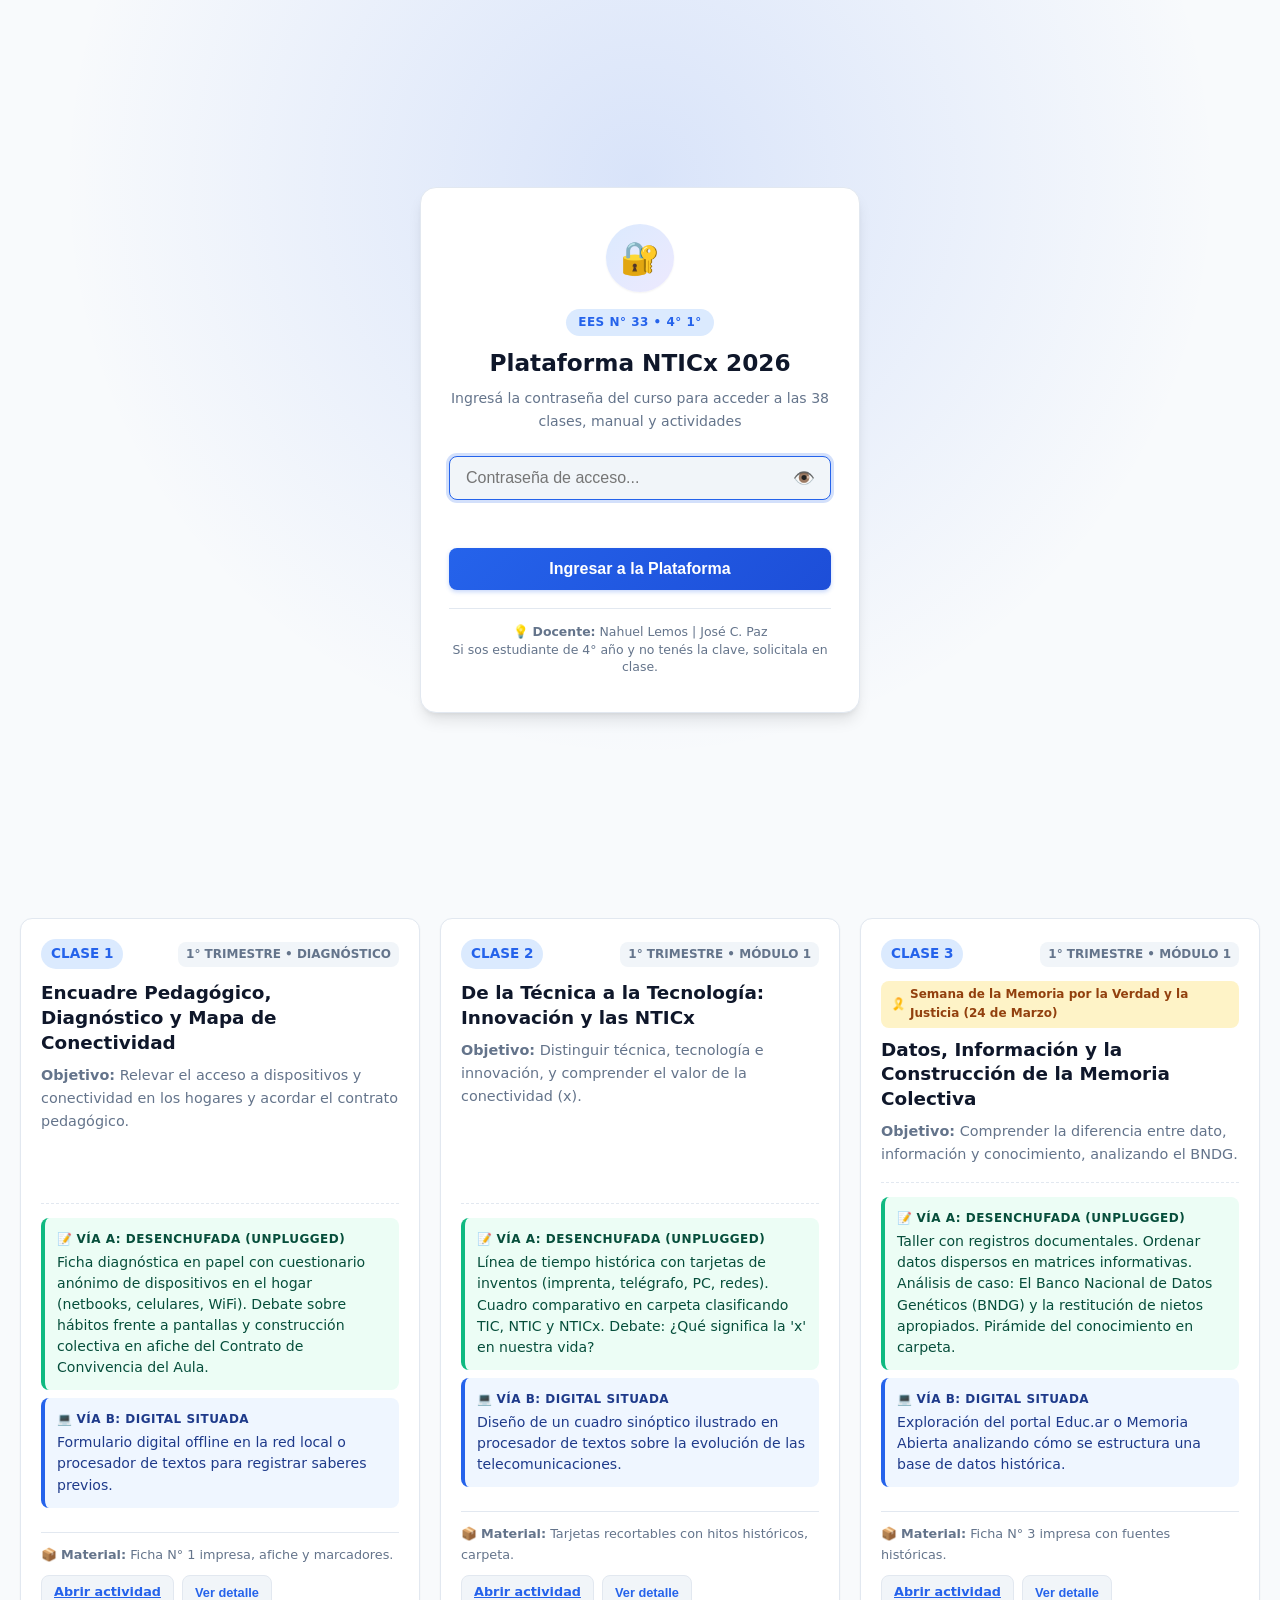
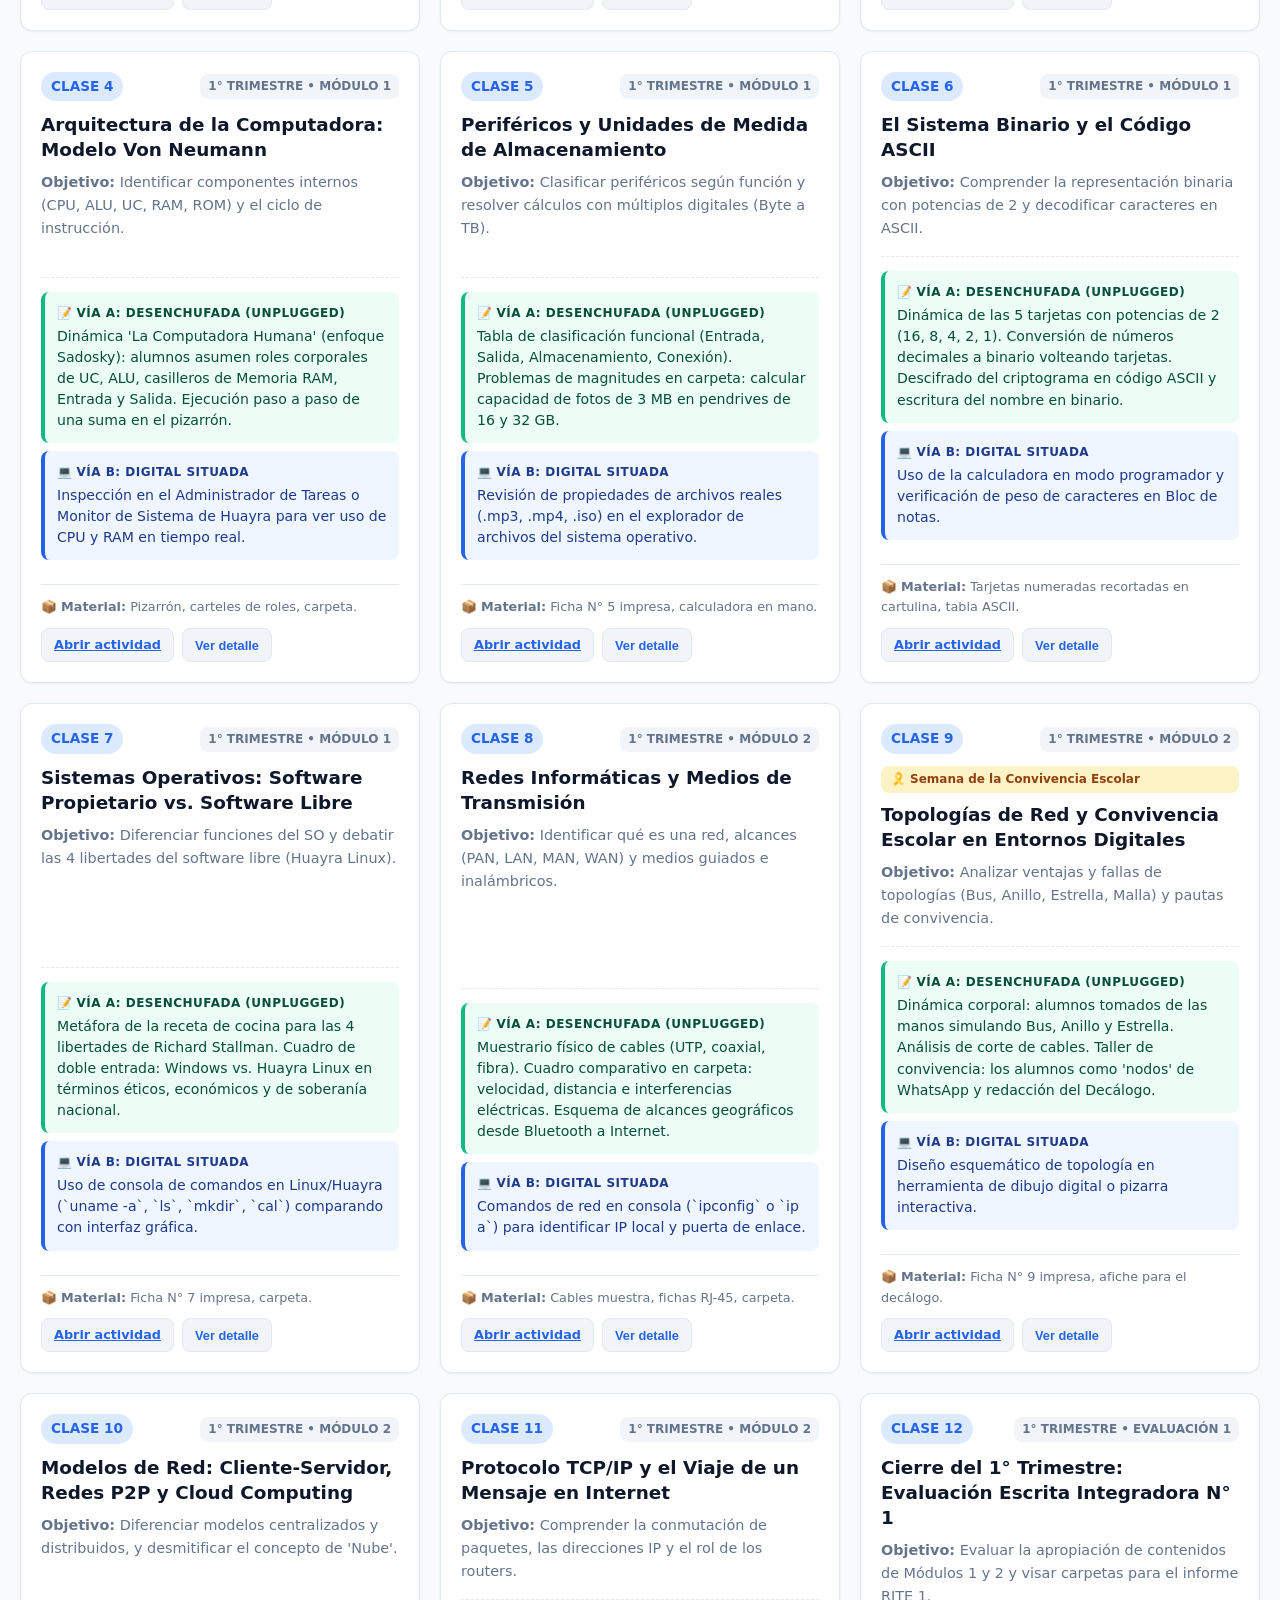
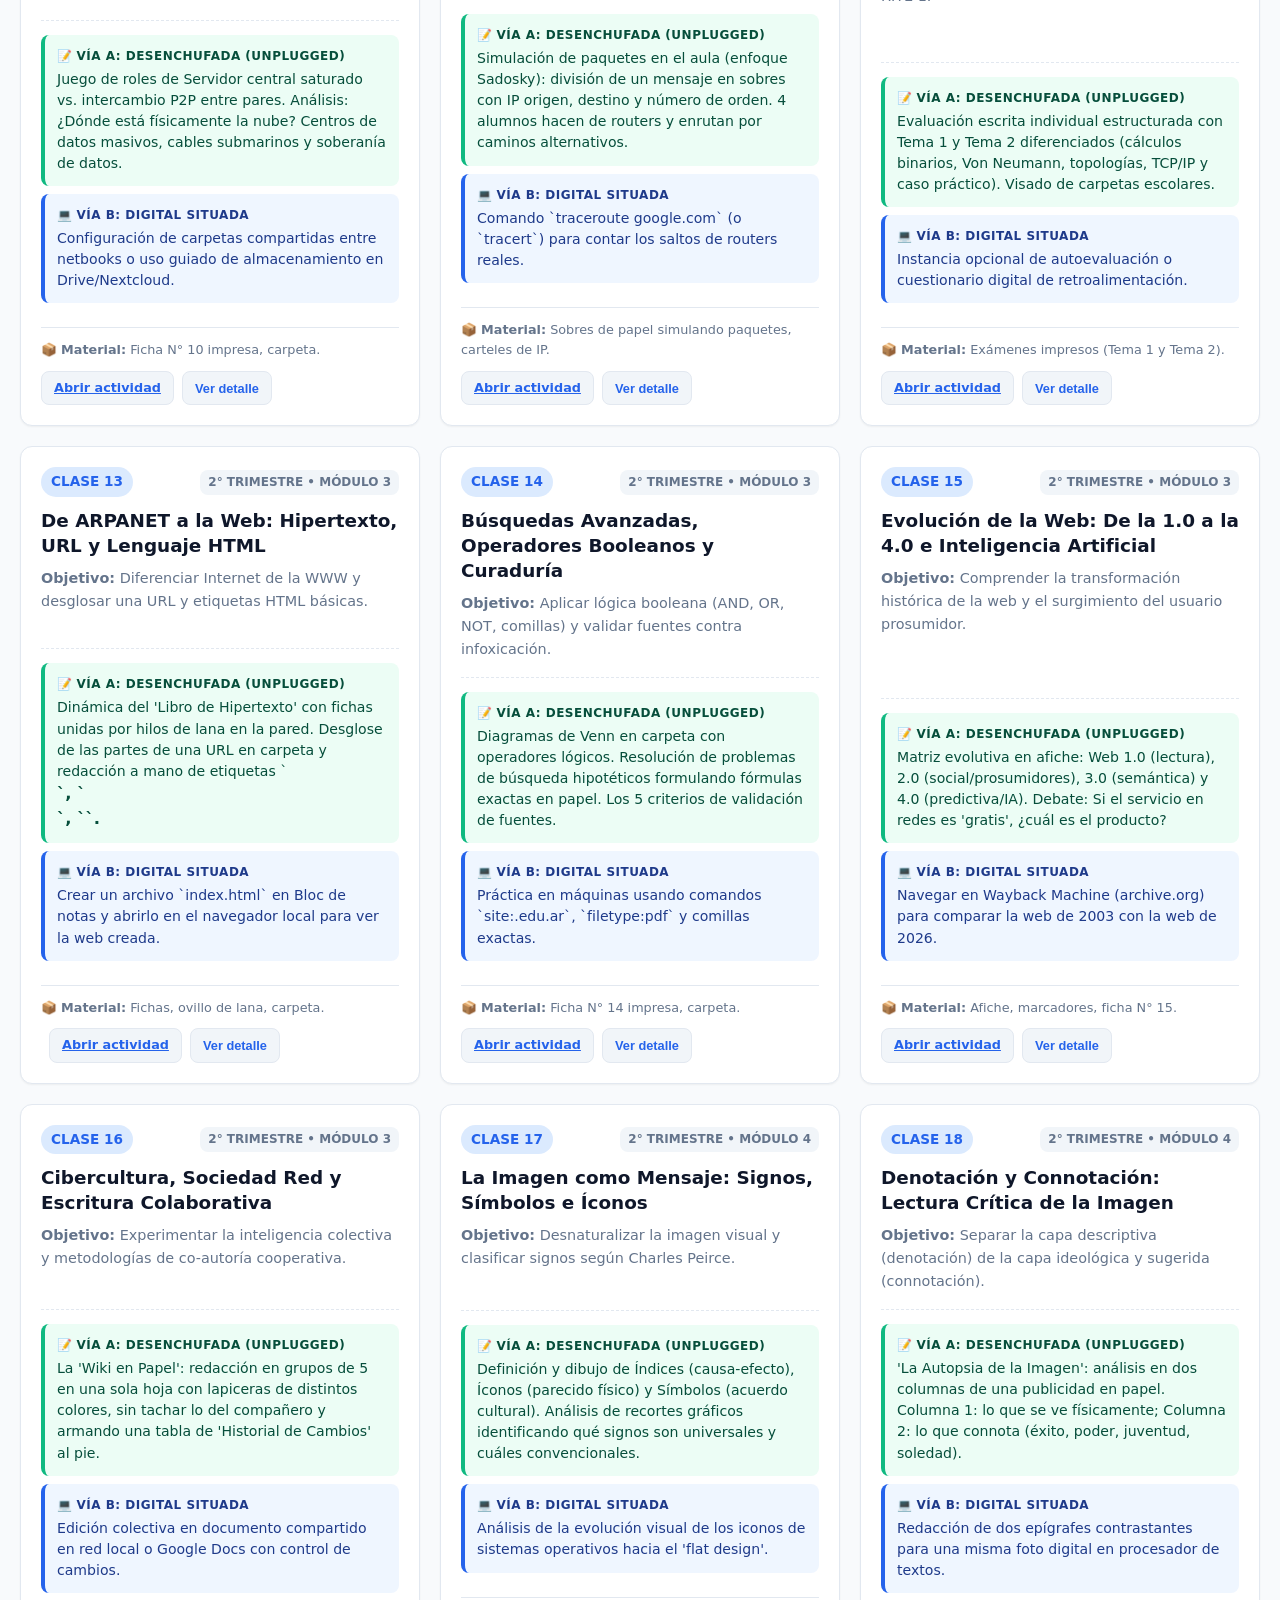
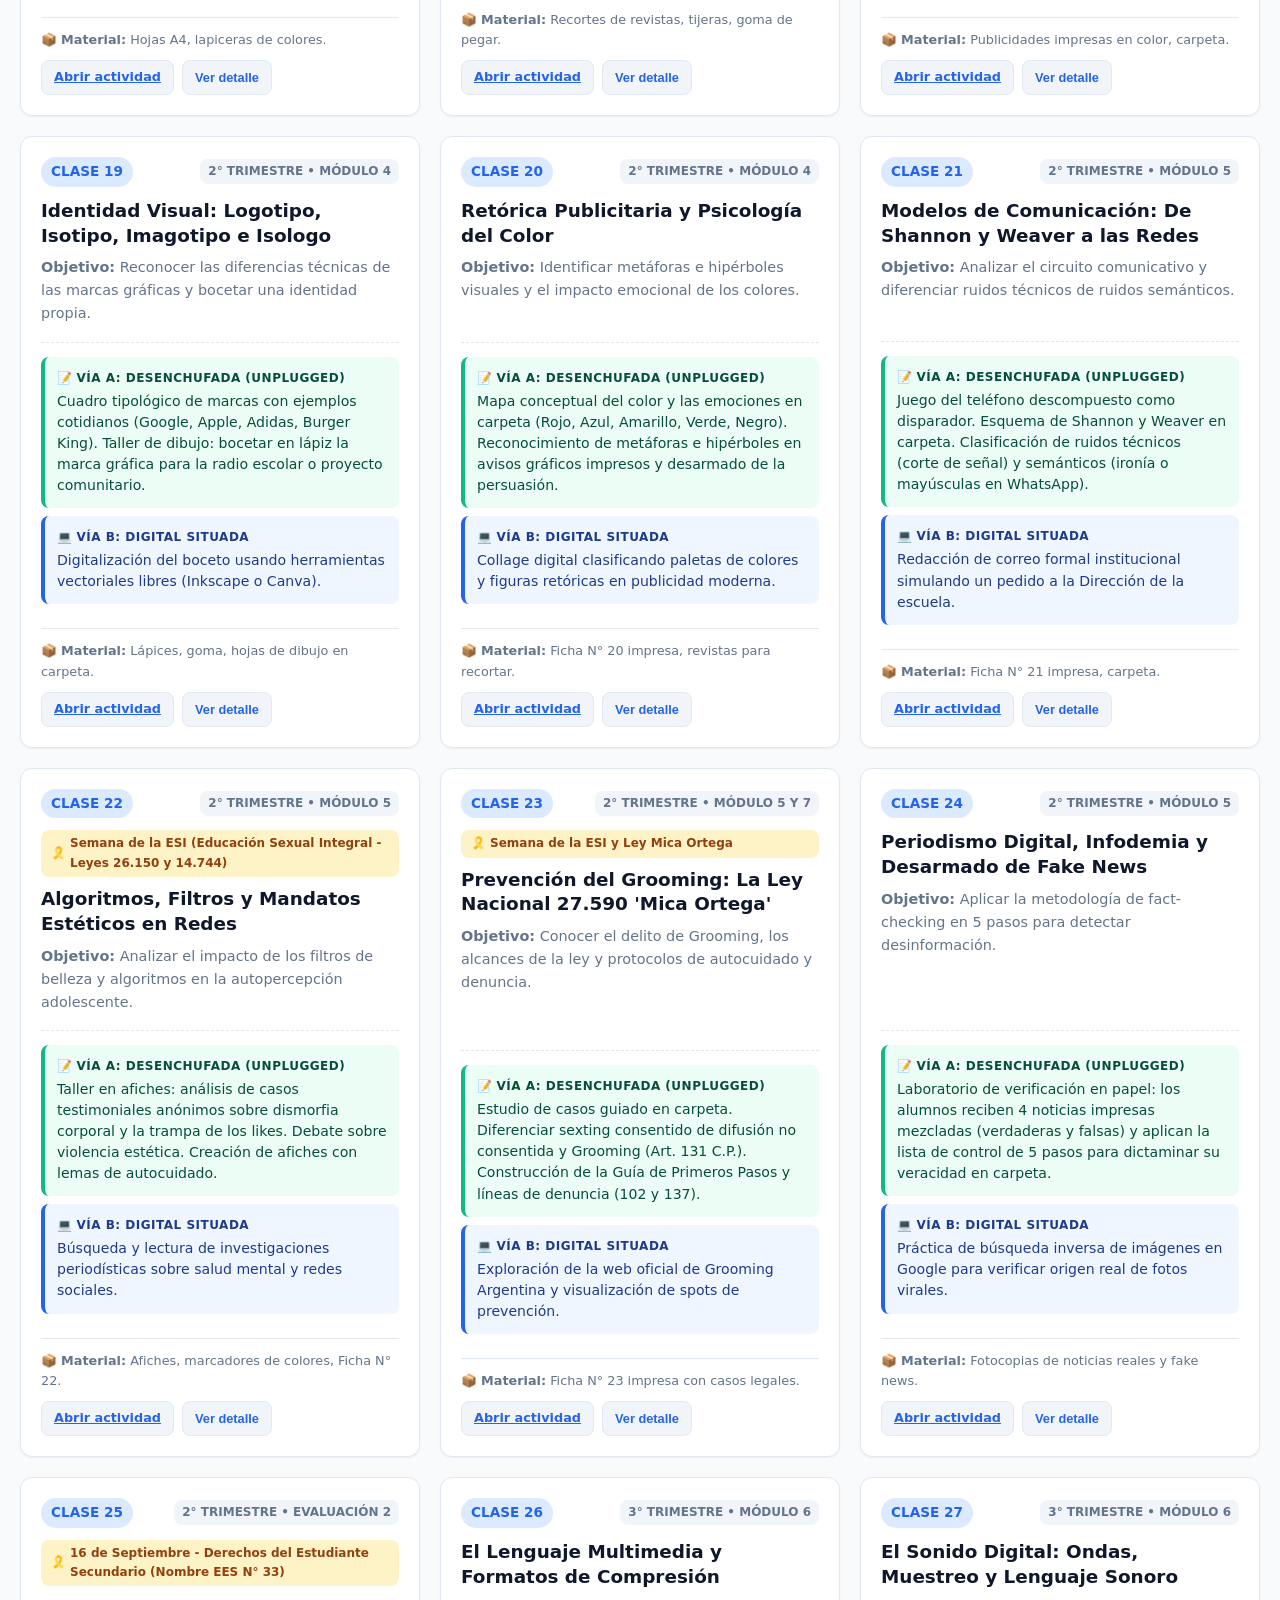
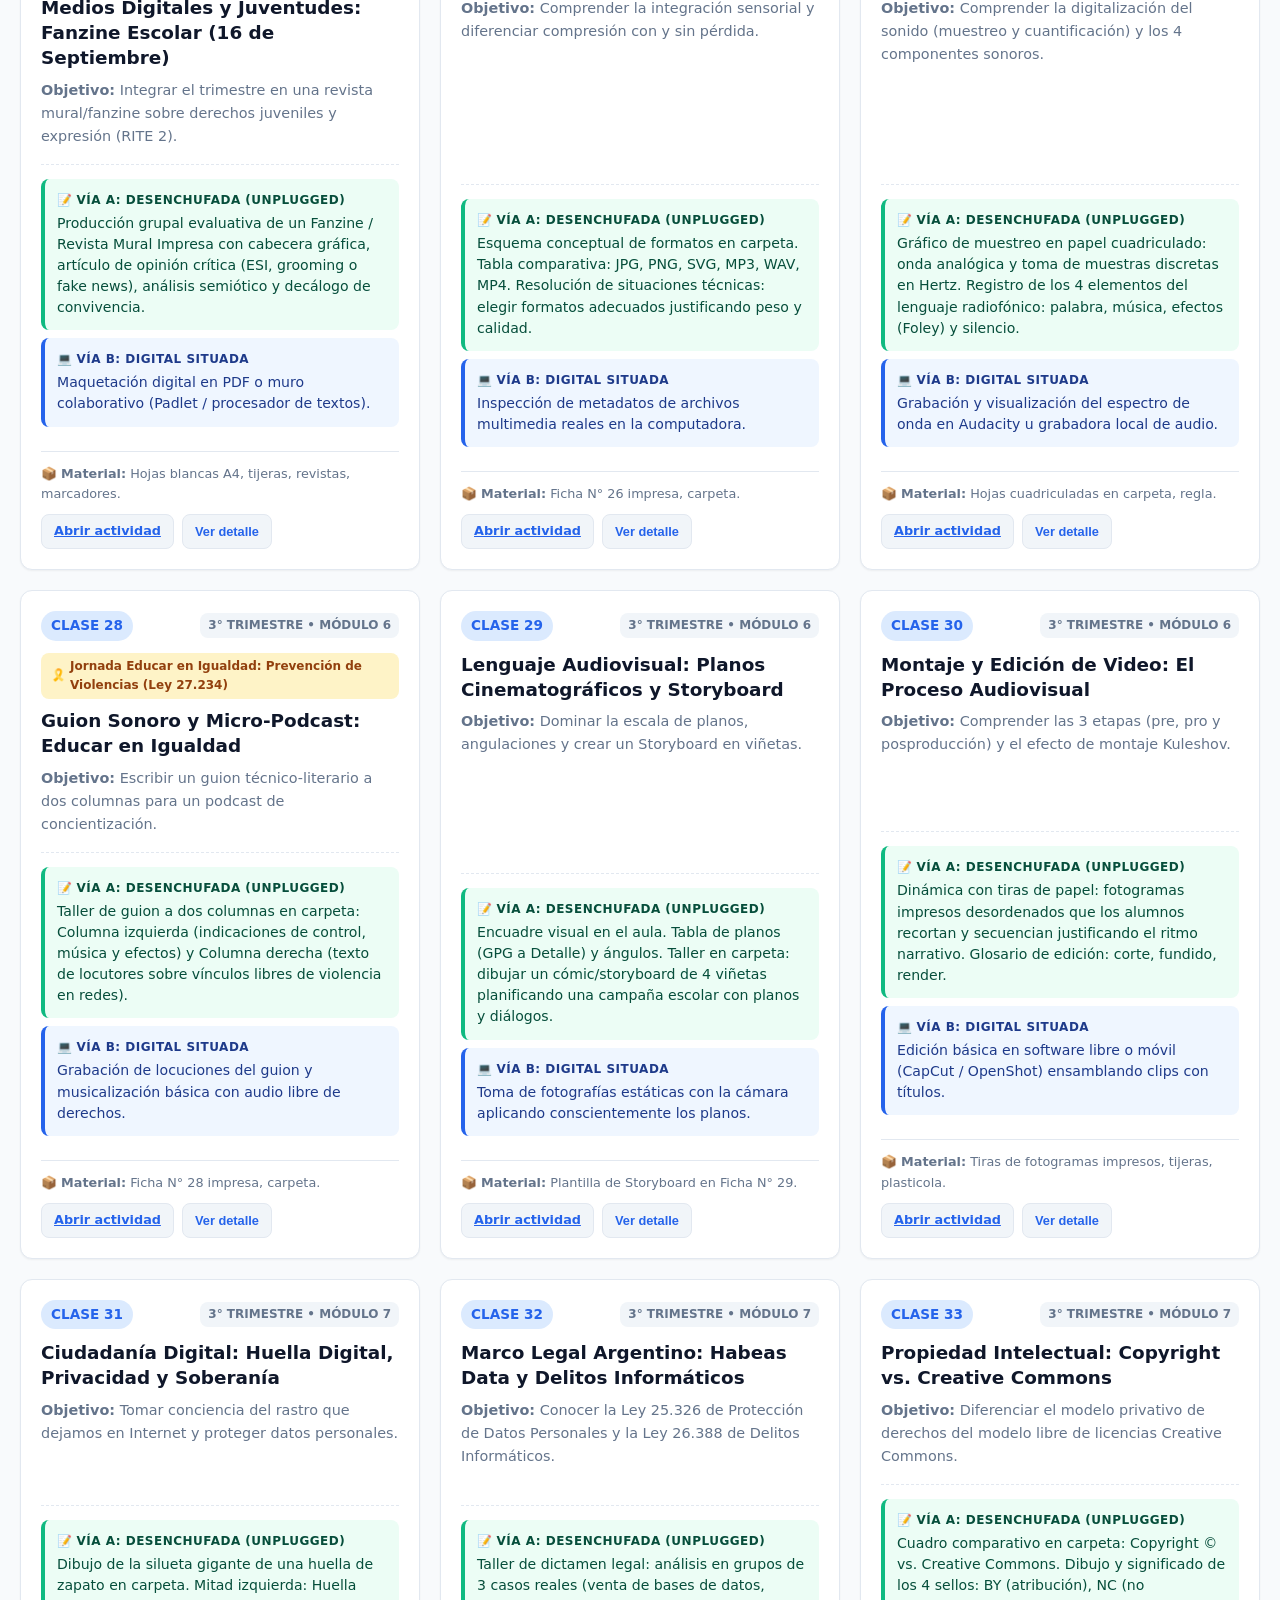
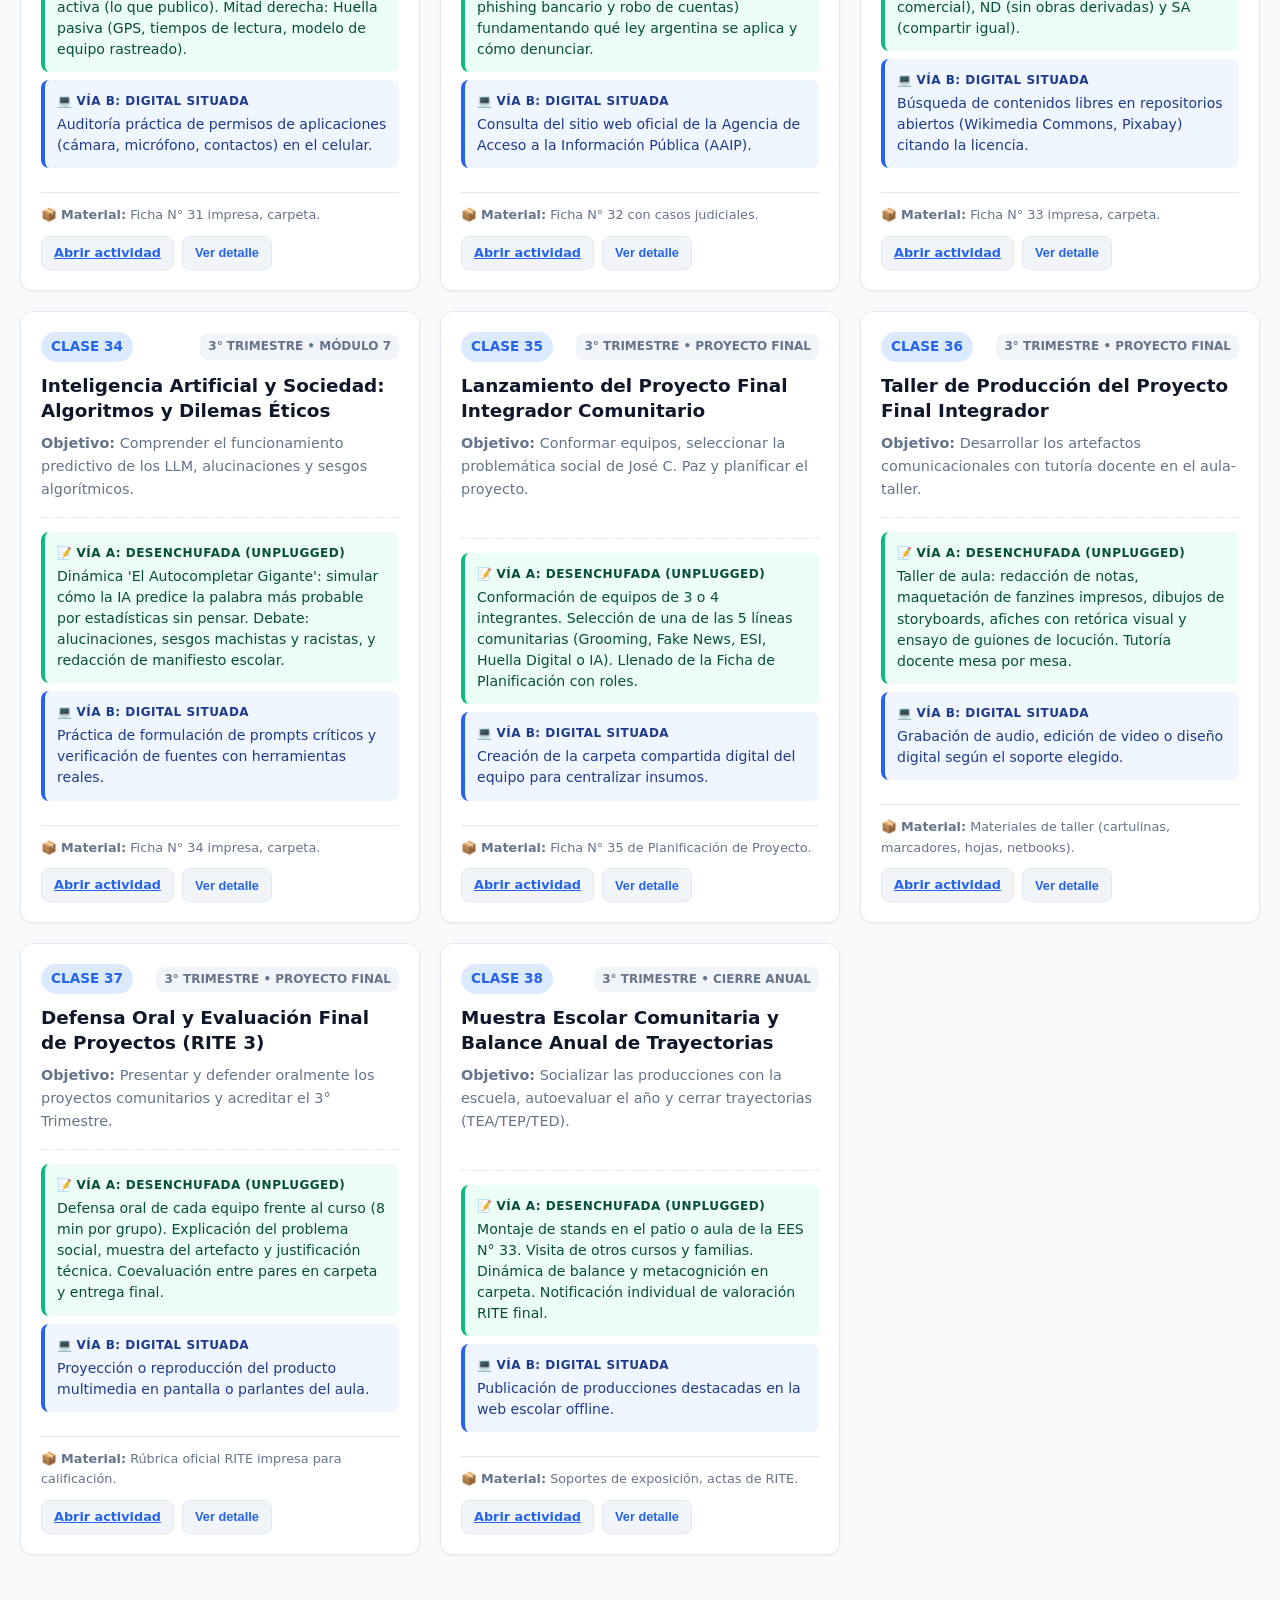
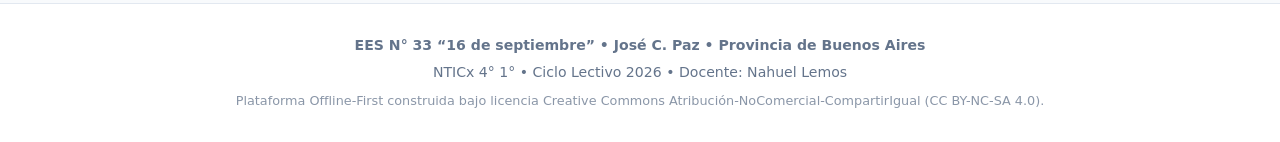
==== 06_Sitio_Web_Consulta/index.html @ 182b7276 "Planificación anual, cuadernillos, manuales y plataforma web NTICx 2026" ====
<!DOCTYPE html>
<html lang="es">
<head>
  <meta charset="UTF-8">
  <meta name="viewport" content="width=device-width, initial-scale=1.0">
  <title>NTICx 4° Año | EES N° 33 "16 de septiembre" (José C. Paz)</title>
  <meta name="description" content="Plataforma de consulta pedagógica y curricular para la materia NTICx de 4to año. 38 clases con modalidad desenchufada y digital, manual del estudiante, evaluaciones y glosario.">
  <meta name="theme-color" content="#2563eb">
  <meta property="og:title" content="NTICx 4° Año | EES N° 33">
  <meta property="og:description" content="38 clases, actividades, manual, evaluaciones y materiales de consulta para NTICx.">
  <meta property="og:type" content="website">
  <link rel="icon" href="favicon.svg" type="image/svg+xml">
  <script>document.documentElement.setAttribute('data-theme', localStorage.getItem('nticx-theme') || 'light');</script>
  <link rel="stylesheet" href="styles.css">
</head>
<body>

  <!-- PORTAL DE ACCESO / BLOQUEO CON CONTRASEÑA -->
  <div id="auth-gate" class="auth-gate">
    <div class="auth-card" id="auth-card">
      <div class="auth-icon-circle">🔐</div>
      <span class="auth-badge">EES N° 33 • 4° 1°</span>
      <h2 class="auth-title">Plataforma NTICx 2026</h2>
      <p class="auth-subtitle">Ingresá la contraseña del curso para acceder a las 38 clases, manual y actividades</p>

      <form id="auth-form" class="auth-form" onsubmit="event.preventDefault();">
        <div class="auth-input-wrapper">
          <input type="password" id="auth-password-input" class="auth-input" placeholder="Contraseña de acceso..." autocomplete="current-password" required>
          <button type="button" id="auth-toggle-pwd" class="auth-toggle-visibility" title="Mostrar/Ocultar contraseña">👁️</button>
        </div>
        <div id="auth-error-msg" class="auth-error"></div>
        <button type="submit" id="auth-submit-btn" class="auth-submit-btn">Ingresar a la Plataforma</button>
      </form>

      <div class="auth-hint">
        💡 <strong>Docente:</strong> Nahuel Lemos | José C. Paz<br>
        Si sos estudiante de 4° año y no tenés la clave, solicitala en clase.
      </div>
    </div>
  </div>

  <!-- HEADER NAVEGABLE -->
  <header class="header-glass">
    <div class="header-container">
      <a href="./" class="brand" aria-label="Ir al inicio de la plataforma NTICx">
        <div class="brand-badge">NTICx</div>
        <div class="brand-info">
          <h1>EES N° 33 “16 de septiembre”</h1>
          <p>4° 1° Secundaria • José C. Paz • Prof. Nahuel Lemos</p>
        </div>
      </a>

      <div class="header-controls">
        <button id="theme-toggle-btn" class="btn-icon" type="button" title="Cambiar tema" aria-pressed="false">
          <span>🌙</span> Modo Oscuro
        </button>
        <button id="lock-session-btn" class="btn-icon" type="button" title="Bloquear sesión">
          <span>🔒</span> Bloquear
        </button>
        <button onclick="window.print()" class="btn-icon" type="button" title="Imprimir pantalla">
          <span>🖨️</span> Imprimir
        </button>
      </div>
    </div>
  </header>

  <!-- HERO BANNER INSTITUCIONAL -->
  <section class="hero-banner">
    <div class="hero-content">
      <span class="hero-tag">CICLO LECTIVO 2026 • DGCyE PROVINCIA DE BUENOS AIRES</span>
      <h2 class="hero-title">Nuevas Tecnologías de la Información y la Conectividad</h2>
      <p class="hero-subtitle">
        Programa Curricular Oficial de <strong>38 Clases</strong> con <strong>Doble Vía Pedagógica</strong>: Modalidad Desenchufada (*Unplugged*) garantizada para el aula sin conectividad y Modalidad Digital situada.
      </p>

      <div class="hero-meta-pills">
        <span class="hero-pill">💻 7 Módulos Curriculares</span>
        <span class="hero-pill">⏱️ 38 Clases de 2 Horas</span>
        <span class="hero-pill">🧩 Didáctica Sadosky Unplugged</span>
        <span class="hero-pill">📚 Manual Maipué Integrado</span>
        <span class="hero-pill">🎗️ ESI, Memoria y Grooming (Ley 27.590)</span>
      </div>
    </div>
  </section>

  <section class="site-guide" aria-labelledby="site-guide-title">
    <div>
      <p class="eyebrow">MATERIALES DE CONSULTA</p>
      <h2 id="site-guide-title">Todo el proyecto, en un solo lugar</h2>
      <p>Usá las pestañas para explorar las clases y el glosario. En <a href="materiales.html">Materiales</a> encontrás las fichas, guías, planificación y evaluaciones en un lector web.</p>
    </div>
    <div class="site-guide-actions">
      <a class="btn-icon" href="materiales.html">📚 Abrir materiales</a>
      <a class="btn-icon" href="documento.html?archivo=03_Guia_Estudiantes/Manual_Estudiante_NTICX.md">📖 Manual completo</a>
      <a class="btn-icon" href="documento.html?archivo=02_Guia_Docente/Guia_Docente_NTICX.md">👨‍🏫 Guía docente</a>
    </div>
  </section>

  <!-- PESTAÑAS DE NAVEGACIÓN -->
  <nav class="nav-tabs-container">
    <div class="nav-tabs" role="tablist" aria-label="Secciones de la plataforma">
      <button class="tab-btn active" type="button" role="tab" aria-selected="true" aria-controls="tab-clases" data-target="tab-clases">
        <span>📅</span> Clases (1 a 38)
      </button>
      <button class="tab-btn" type="button" role="tab" aria-selected="false" aria-controls="tab-manual" data-target="tab-manual">
        <span>📖</span> Manual del Estudiante
      </button>
      <button class="tab-btn" type="button" role="tab" aria-selected="false" aria-controls="tab-cuadernillo" data-target="tab-cuadernillo">
        <span>📝</span> Cuadernillo y Fichas
      </button>
      <button class="tab-btn" type="button" role="tab" aria-selected="false" aria-controls="tab-evaluaciones" data-target="tab-evaluaciones">
        <span>⚖️</span> Evaluaciones y RITE
      </button>
      <button class="tab-btn" type="button" role="tab" aria-selected="false" aria-controls="tab-glosario" data-target="tab-glosario">
        <span>🔍</span> Glosario Técnico
      </button>
      <button class="tab-btn" type="button" role="tab" aria-selected="false" aria-controls="tab-docente" data-target="tab-docente">
        <span>👨‍🏫</span> Marco Docente
      </button>
    </div>
  </nav>

  <!-- CONTENIDO PRINCIPAL -->
  <main class="main-container">

    <!-- TAB 1: CLASES Y CRONOGRAMA MAESTRO -->
    <section id="tab-clases" class="tab-content active" role="tabpanel">
      
      <!-- BANNER DE DOBLE VÍA -->
      <div class="dual-mode-banner">
        <div class="dual-mode-info">
          <h3><span>⚡</span> Enfoque de Doble Vía Pedagógica</h3>
          <p>Elegí qué actividades visualizar según el estado del aula hoy (computadoras y conectividad disponibles):</p>
        </div>
        <div class="mode-switch-group">
          <button class="mode-switch-btn active" data-mode="both">Ambas Vías</button>
          <button class="mode-switch-btn" data-mode="unplugged">📝 Solo Desenchufada</button>
          <button class="mode-switch-btn" data-mode="digital">💻 Solo Digital</button>
        </div>
      </div>

      <!-- BARRA DE FILTROS Y BÚSQUEDA -->
      <div class="toolbar">
        <div class="search-box">
          <span class="search-icon">🔍</span>
          <input type="text" id="class-search-input" class="search-input" placeholder="Buscar por tema, palabra clave, efeméride o software...">
        </div>

        <div class="filter-group">
          <button class="filter-btn active" data-trim="todos">Todas (38)</button>
          <button class="filter-btn" data-trim="1">1° Trimestre (1-12)</button>
          <button class="filter-btn" data-trim="2">2° Trimestre (13-25)</button>
          <button class="filter-btn" data-trim="3">3° Trimestre (26-38)</button>
        </div>
      </div>

      <!-- GRILLA DINÁMICA DE CLASES -->
      <div id="classes-container" class="classes-grid">
        <!-- Renderizado dinámico vía app.js -->
      </div>
    </section>

    <!-- TAB 2: MANUAL TEÓRICO DEL ESTUDIANTE -->
    <section id="tab-manual" class="tab-content">
      <div class="manual-grid">
        <aside class="manual-sidebar">
          <div class="manual-nav-title">Módulos del Manual</div>
          <ul id="manual-nav" class="manual-nav-list">
            <!-- Items generados en app.js -->
          </ul>
        </aside>

        <article id="manual-viewer" class="manual-viewer">
          <!-- Contenido del módulo seleccionado -->
        </article>
      </div>
    </section>

    <!-- TAB 3: CUADERNILLO Y FICHAS DE TRABAJO -->
    <section id="tab-cuadernillo" class="tab-content">
      <div style="background: var(--bg-card); border: 1px solid var(--border-color); border-radius: var(--radius-md); padding: 24px; margin-bottom: 24px;">
        <h2 style="color: var(--primary); margin-bottom: 8px;">📝 Cuadernillo Anual de Actividades (38 Fichas)</h2>
        <p style="color: var(--text-muted); margin-bottom: 16px;">
          Cada clase cuenta con su ficha de trabajo homologada para resolver en la carpeta física de hojas N° 3 o cuaderno. Todas las actividades están diseñadas para resolverse sin necesidad obligatoria de computadoras o Internet.
        </p>

        <div style="display: flex; gap: 12px; flex-wrap: wrap;">
          <a href="documento.html?archivo=04_Cuadernillo_Actividades/Cuadernillo_Actividades_38_Clases.md" class="btn-icon">
            <span>📄</span> Cuadernillo Completo Anual (38 Fichas)
          </a>
          <a href="materiales.html#primer-trimestre" class="btn-icon">
            <span>📁</span> Fichas 1° Trimestre (1-12)
          </a>
          <a href="materiales.html#segundo-trimestre" class="btn-icon">
            <span>📁</span> Fichas 2° Trimestre (13-25)
          </a>
          <a href="materiales.html#tercer-trimestre" class="btn-icon">
            <span>📁</span> Fichas 3° Trimestre (26-38)
          </a>
          <button onclick="window.print()" class="btn-icon" type="button">
            <span>🖨️</span> Imprimir Selección para Fotocopias
          </button>
        </div>
      </div>

      <div class="eval-card-grid">
        <div class="eval-card">
          <span class="eval-card-badge">FICHAS 1 A 12 • 1° TRIMESTRE</span>
          <h3>Alfabetización Computacional y Redes</h3>
          <p>Diagnóstico, Técnica y Tecnología, Semana de la Memoria (BNDG), Arquitectura Von Neumann, Unidades de almacenamiento, Sistema binario y ASCII, Huayra Linux vs Windows, Redes y TCP/IP.</p>
          <a href="materiales.html#primer-trimestre" class="btn-detail" style="text-align: center; text-decoration: none;">Ver fichas 1 a 12</a>
        </div>

        <div class="eval-card">
          <span class="eval-card-badge">FICHAS 13 A 25 • 2° TRIMESTRE</span>
          <h3>Información, Imagen, Comunicación y ESI</h3>
          <p>Web y HTML, Operadores booleanos y búsquedas críticas, Evolución Web 1.0 a 4.0, Escritura colaborativa, Semiótica de la imagen, Marcas y logos, Publicidad, ESI (mandatos estéticos), Prevención del Grooming (Ley Mica Ortega) y Fake News.</p>
          <a href="materiales.html#segundo-trimestre" class="btn-detail" style="text-align: center; text-decoration: none;">Ver fichas 13 a 25</a>
        </div>

        <div class="eval-card">
          <span class="eval-card-badge">FICHAS 26 A 38 • 3° TRIMESTRE</span>
          <h3>Multimedia, Ciudadanía Digital e IA</h3>
          <p>Formatos multimedia y compresión, Sonido digital y podcast (Educar en Igualdad), Lenguaje audiovisual y Storyboard, Huella digital, Habeas Data (Ley 25.326), Delitos Informáticos (Ley 26.388), Creative Commons, IA y Proyecto Final Comunitario.</p>
          <a href="materiales.html#tercer-trimestre" class="btn-detail" style="text-align: center; text-decoration: none;">Ver fichas 26 a 38</a>
        </div>
      </div>
    </section>

    <!-- TAB 4: EVALUACIONES Y RÉGIMEN RITE -->
    <section id="tab-evaluaciones" class="tab-content">
      <div style="margin-bottom: 24px;">
        <h2 style="color: var(--primary); margin-bottom: 6px;">⚖️ Sistema de Evaluación y Acreditación de Trayectorias</h2>
        <p style="color: var(--text-muted);">
          Régimen académico oficial de la Provincia de Buenos Aires (DGCyE): Evaluación formativa, procesual y continua.
        </p>
      </div>

      <div class="eval-card-grid">
        <div class="eval-card">
          <span class="eval-card-badge">CLASE 1</span>
          <h3>Evaluación Diagnóstica</h3>
          <p>Relevamiento de saberes previos, encuesta anónima de dispositivos y conectividad en los hogares de José C. Paz, y firma del contrato pedagógico de convivencia.</p>
          <a href="documento.html?archivo=05_Evaluaciones/Evaluacion_Diagnostica_Inicial.md" class="btn-detail" style="text-align: center; text-decoration: none;">Ver instrumento</a>
        </div>

        <div class="eval-card">
          <span class="eval-card-badge">CLASE 12</span>
          <h3>Evaluación Escrita 1° Trimestre</h3>
          <p>Examen estructurado con Tema 1 y Tema 2 diferenciados: Von Neumann, sistema binario, unidades de almacenamiento, software libre y redes TCP/IP. Incluye solucionario.</p>
          <a href="documento.html?archivo=05_Evaluaciones/Evaluacion_Trimestral_1.md" class="btn-detail" style="text-align: center; text-decoration: none;">Ver examen y clave</a>
        </div>

        <div class="eval-card">
          <span class="eval-card-badge">CLASE 25</span>
          <h3>Evaluación 2° Trimestre (Fanzine)</h3>
          <p>Producción comunicacional en grupos conmemorando el 16 de Septiembre. Integra diseño de marcas, artículo con ESI / Ley Mica Ortega y análisis semiótico con rúbrica analítica.</p>
          <a href="documento.html?archivo=05_Evaluaciones/Trabajo_Practico_Evaluativo_2.md" class="btn-detail" style="text-align: center; text-decoration: none;">Ver pautas y rúbrica</a>
        </div>

        <div class="eval-card">
          <span class="eval-card-badge">CLASES 35 A 38</span>
          <h3>Proyecto Final Integrador (ABP)</h3>
          <p>Campaña sociocomunitaria sobre problemáticas de José C. Paz (Grooming, Fake News, ESI o Privacidad). Guion previo, producto multimedia, defensa oral y acreditación RITE.</p>
          <a href="documento.html?archivo=05_Evaluaciones/Proyecto_Integrador_Anual_3.md" class="btn-detail" style="text-align: center; text-decoration: none;">Ver proyecto y rúbrica</a>
        </div>
      </div>

      <!-- RITE BANNER -->
      <div class="rite-banner">
        <h3>📋 Escala Oficial de Valoración de Trayectorias (RITE)</h3>
        <div class="rite-grid">
          <div class="rite-box tea">
            <h4 style="font-weight: 800; margin-bottom: 4px;">TEA</h4>
            <p><strong>Trayectoria Educativa Avanzada:</strong> Estudiantes que alcanzaron los aprendizajes prioritarios con autonomía, regularidad activa y fundamentación sólida.</p>
          </div>
          <div class="rite-box tep">
            <h4 style="font-weight: 800; margin-bottom: 4px;">TEP</h4>
            <p><strong>Trayectoria Educativa en Proceso:</strong> Estudiantes que requieren instancias de intensificación para afianzar contenidos teóricos o completar fichas de actividades.</p>
          </div>
          <div class="rite-box ted">
            <h4 style="font-weight: 800; margin-bottom: 4px;">TED</h4>
            <p><strong>Trayectoria Educativa Discontinua:</strong> Estudiantes con escasa vinculación o aprendizajes no alcanzados. Requieren plan intensivo focalizado en diciembre y febrero.</p>
          </div>
        </div>
      </div>
    </section>

    <!-- TAB 5: GLOSARIO TÉCNICO INTERACTIVO -->
    <section id="tab-glosario" class="tab-content">
      <div class="toolbar">
        <div class="search-box">
          <span class="search-icon">🔍</span>
          <input type="text" id="glossary-search-input" class="search-input" placeholder="Buscar término técnico (ej: ALU, Grooming, Habeas Data, TCP/IP, Bit)...">
        </div>
      </div>

      <div id="glossary-container" class="glossary-grid">
        <!-- Generado en app.js -->
      </div>
    </section>

    <!-- TAB 6: MARCO DOCENTE Y NORMATIVO -->
    <section id="tab-docente" class="tab-content">
      <div style="background: var(--bg-card); border: 1px solid var(--border-color); border-radius: var(--radius-md); padding: 28px;">
        <h2 style="color: var(--primary); margin-bottom: 12px;">👨‍🏫 Fundamentación y Marco Normativo Provincial</h2>
        
        <p style="margin-bottom: 16px;">
          Esta propuesta está planificada para el espacio curricular <strong>NTICx de 4° año</strong> de la Escuela Secundaria bonaerense, bajo las pautas de la Dirección General de Cultura y Educación (DGCyE, Resolución 2496/07 y Diseño Curricular para ES4).
        </p>

        <div class="docente-tools">
          <div>
            <h3>🗓️ Calendario anual 2026</h3>
            <p>Consultá los doce meses para organizar clases, actividades y evaluaciones.</p>
          </div>
          <a href="calendario.html" class="btn-icon">Abrir calendario 2026</a>
        </div>

        <h3 style="font-size: 1.15rem; margin: 20px 0 8px; color: var(--accent);">📚 Bibliografía y Fuentes de Referencia</h3>
        <ul style="margin-left: 20px; margin-bottom: 20px; line-height: 1.8;">
          <li><strong>DGCyE (2010):</strong> <em>Diseño Curricular para ES4: Nuevas Tecnologías de la Información y la Conectividad</em>. La Plata.</li>
          <li><strong>Fundación Sadosky (2018):</strong> <em>Ciencias de la Computación para el aula: 1° y 2° Ciclo de Educación Secundaria</em>. Colección de didáctica desenchufada.</li>
          <li><strong>Andrada, Ana María (2015):</strong> <em>NTICx: Dispositivos, saberes y prácticas</em>. Editorial Maipué (Manual de referencia oficial en PBA).</li>
          <li><strong>Marco Legal Nacional y Provincial:</strong> Ley 25.326 (Habeas Data), Ley 26.388 (Delitos Informáticos), Ley 26.150 y 14.744 (ESI), Ley 27.590 (Prevención del Grooming - Mica Ortega) y Ley 27.234 (Educar en Igualdad).</li>
        </ul>

        <h3 style="font-size: 1.15rem; margin: 20px 0 8px; color: var(--success);">🛡️ Protocolo Escolar ante Vulneración de Derechos Digitales</h3>
        <p style="margin-bottom: 16px;">
          Ante sospechas o relatos de estudiantes sobre situaciones de acoso digital, grooming o violencia estética en redes:
        </p>
        <div style="background: var(--bg-card-alt); border-left: 4px solid var(--danger); padding: 16px; border-radius: 0 var(--radius-sm) var(--radius-sm) 0;">
          <p><strong>1. Escucha y contención:</strong> Jamás culpabilizar a la víctima ni emitir juicios morales.</p>
          <p><strong>2. Preservar evidencias:</strong> Indicar no borrar chats, audios, fotos ni capturas de pantalla.</p>
          <p><strong>3. Intervención institucional:</strong> Dar aviso inmediato al Equipo Directivo y al EOE (Equipo de Orientación Escolar).</p>
          <p><strong>4. Líneas de denuncia y asesoramiento gratuitas:</strong> Línea <strong>102</strong> (Niñez y Adolescencia) y Línea <strong>137</strong> (Violencia Familiar y Sexual).</p>
        </div>
      </div>
    </section>

  </main>

  <!-- MODAL DE DETALLE DE CLASE -->
  <div id="modal-overlay" class="modal-overlay">
    <div class="modal-content">
      <button id="modal-close-btn" class="modal-close-btn" title="Cerrar modal">✕</button>
      <div id="modal-body">
        <!-- Se inyecta dinámicamente con JavaScript -->
      </div>
    </div>
  </div>

  <!-- FOOTER -->
  <footer class="site-footer">
    <p><strong>EES N° 33 “16 de septiembre” • José C. Paz • Provincia de Buenos Aires</strong></p>
    <p style="margin-top: 4px;">NTICx 4° 1° • Ciclo Lectivo 2026 • Docente: Nahuel Lemos</p>
    <p style="margin-top: 8px; font-size: 0.8rem; opacity: 0.75;">
      Plataforma Offline-First construida bajo licencia Creative Commons Atribución-NoComercial-CompartirIgual (CC BY-NC-SA 4.0).
    </p>
  </footer>

  <!-- SCRIPTS -->
  <script src="data.js"></script>
  <script src="theme.js"></script>
  <script src="app.js"></script>
</body>
</html>
---- 06_Sitio_Web_Consulta/styles.css ----
/* ESTILOS DE LA PLATAFORMA DE CONSULTA NTICx 2026 */
/* EES N° 33 "16 de septiembre" | José C. Paz | Docente: Nahuel Lemos */

:root {
  --primary: #2563eb;
  --primary-hover: #1d4ed8;
  --primary-light: #dbeafe;
  --accent: #8b5cf6;
  --accent-light: #ede9fe;
  --success: #10b981;
  --warning: #f59e0b;
  --danger: #ef4444;

  --bg-main: #f8fafc;
  --bg-card: #ffffff;
  --bg-card-alt: #f1f5f9;
  --border-color: #e2e8f0;

  --text-main: #0f172a;
  --text-muted: #64748b;
  --text-inverse: #ffffff;

  --shadow-sm: 0 1px 2px 0 rgb(0 0 0 / 0.05);
  --shadow-md: 0 4px 6px -1px rgb(0 0 0 / 0.1), 0 2px 4px -2px rgb(0 0 0 / 0.1);
  --shadow-lg: 0 10px 15px -3px rgb(0 0 0 / 0.1), 0 4px 6px -4px rgb(0 0 0 / 0.1);

  --radius-sm: 8px;
  --radius-md: 12px;
  --radius-lg: 16px;
  --radius-full: 9999px;

  --font-sans: system-ui, -apple-system, BlinkMacSystemFont, 'Segoe UI', Roboto, Helvetica, Arial, sans-serif;
  --transition: all 0.2s cubic-bezier(0.4, 0, 0.2, 1);
}

[data-theme="dark"] {
  --bg-main: #090d16;
  --bg-card: #131a29;
  --bg-card-alt: #1a2336;
  --border-color: #26334d;

  --text-main: #f1f5f9;
  --text-muted: #94a3b8;
  --primary-light: #1e293b;
  --accent-light: #2e1065;
}

* {
  box-sizing: border-box;
  margin: 0;
  padding: 0;
}

body {
  font-family: var(--font-sans);
  background-color: var(--bg-main);
  color: var(--text-main);
  line-height: 1.6;
  min-height: 100vh;
  display: flex;
  flex-direction: column;
  transition: background-color 0.3s ease, color 0.3s ease;
}

/* NAVBAR & HEADER */
.header-glass {
  position: sticky;
  top: 0;
  z-index: 100;
  background-color: rgba(255, 255, 255, 0.85);
  backdrop-filter: blur(12px);
  border-bottom: 1px solid var(--border-color);
  box-shadow: var(--shadow-sm);
  transition: var(--transition);
}

[data-theme="dark"] .header-glass {
  background-color: rgba(19, 26, 41, 0.85);
}

.header-container {
  max-width: 1280px;
  margin: 0 auto;
  padding: 12px 20px;
  display: flex;
  align-items: center;
  justify-content: space-between;
  gap: 16px;
}

.brand {
  display: flex;
  align-items: center;
  gap: 12px;
  text-decoration: none;
  color: var(--text-main);
}

.brand-badge {
  background: linear-gradient(135deg, var(--primary), var(--accent));
  color: #fff;
  font-weight: 800;
  font-size: 1.1rem;
  padding: 6px 12px;
  border-radius: var(--radius-sm);
  letter-spacing: 0.5px;
}

.brand-info h1 {
  font-size: 1.1rem;
  font-weight: 700;
  line-height: 1.2;
}

.brand-info p {
  font-size: 0.8rem;
  color: var(--text-muted);
}

.header-controls {
  display: flex;
  align-items: center;
  gap: 10px;
  flex-wrap: wrap;
  justify-content: flex-end;
}

.btn-icon {
  background: var(--bg-card-alt);
  border: 1px solid var(--border-color);
  color: var(--text-main);
  padding: 8px 12px;
  border-radius: var(--radius-sm);
  cursor: pointer;
  font-size: 0.9rem;
  font-weight: 600;
  display: inline-flex;
  align-items: center;
  gap: 6px;
  transition: var(--transition);
}

.btn-icon:hover {
  background: var(--border-color);
  transform: translateY(-1px);
}

:focus-visible {
  outline: 3px solid var(--warning);
  outline-offset: 3px;
}

.site-guide {
  max-width: 1280px;
  margin: 24px auto 0;
  padding: 20px;
  border: 1px solid var(--border-color);
  border-radius: var(--radius-md);
  background: var(--bg-card);
  display: flex;
  justify-content: space-between;
  align-items: center;
  gap: 24px;
}

.site-guide h2 { font-size: 1.25rem; margin-bottom: 4px; }
.site-guide p { color: var(--text-muted); max-width: 720px; }
.site-guide a:not(.btn-icon) { color: var(--primary); font-weight: 700; }
.eyebrow { color: var(--accent) !important; font-size: .78rem; font-weight: 800; letter-spacing: .08em; }
.site-guide-actions { display: flex; flex-wrap: wrap; gap: 8px; justify-content: flex-end; }

.resource-page, .document-page { max-width: 1080px; padding-top: 36px; padding-bottom: 48px; }
.resource-intro { margin-bottom: 32px; }
.resource-intro h2 { font-size: 2rem; margin: 4px 0 8px; }
.resource-intro p { color: var(--text-muted); max-width: 760px; }
.resource-section { margin-top: 32px; scroll-margin-top: 140px; }
.resource-section h2 { font-size: 1.3rem; margin-bottom: 14px; }
.section-heading { display: flex; align-items: end; justify-content: space-between; gap: 16px; margin-bottom: 14px; }
.section-heading h2 { margin-bottom: 0; }
.section-heading > p { color: var(--text-muted); font-size: .9rem; max-width: 360px; text-align: right; }
.audience-label, .list-audience, .document-audience { font-size: .72rem; font-weight: 800; letter-spacing: .04em; text-transform: uppercase; }
.audience-label { margin-bottom: 2px; }
.student { color: #047857; }
.teacher { color: #7c3aed; }
.teacher-panel { background: var(--accent-light); border: 1px solid var(--border-color); border-radius: var(--radius-md); margin-top: 20px; padding: 18px; }
.teacher-panel h3 { margin: 2px 0 4px; font-size: 1.05rem; }
.teacher-panel > p:not(.audience-label) { color: var(--text-muted); margin-bottom: 14px; }
.resource-grid { display: grid; grid-template-columns: repeat(auto-fit, minmax(210px, 1fr)); gap: 14px; }
.resource-card, .resource-list-item { color: var(--text-main); text-decoration: none; background: var(--bg-card); border: 1px solid var(--border-color); border-radius: var(--radius-md); box-shadow: var(--shadow-sm); transition: var(--transition); }
.resource-card { padding: 18px; display: flex; flex-direction: column; gap: 5px; }
.resource-card > span { font-size: 1.5rem; }
.resource-card small { color: var(--text-muted); }
.resource-card:hover, .resource-list-item:hover { border-color: var(--primary); box-shadow: var(--shadow-md); transform: translateY(-2px); }
.resource-list { display: grid; grid-template-columns: repeat(auto-fit, minmax(280px, 1fr)); gap: 10px; }
.resource-list-item { padding: 12px 14px; display: grid; grid-template-columns: auto 1fr; align-items: flex-start; gap: 4px 9px; font-weight: 650; }
.resource-list-item .list-audience { grid-column: 2; }
.loading { color: var(--text-muted); }
.back-link { color: var(--primary); font-weight: 700; }
.document-viewer { margin-top: 16px; background: var(--bg-card); border: 1px solid var(--border-color); border-radius: var(--radius-md); padding: clamp(20px, 5vw, 48px); box-shadow: var(--shadow-sm); }
.document-viewer h1 { color: var(--primary); font-size: clamp(1.6rem, 4vw, 2.3rem); line-height: 1.2; margin: 28px 0 16px; }
.document-viewer h2 { font-size: 1.5rem; margin: 32px 0 12px; padding-bottom: 7px; border-bottom: 2px solid var(--border-color); }
.document-viewer h3, .document-viewer h4 { margin: 24px 0 10px; }
.document-viewer p, .document-viewer li { margin-bottom: 10px; }
.document-viewer ul, .document-viewer ol { margin: 0 0 16px 24px; }
.document-viewer blockquote { border-left: 4px solid var(--accent); background: var(--bg-card-alt); margin: 16px 0; padding: 12px 16px; }
.document-viewer code { background: var(--bg-card-alt); border-radius: 4px; padding: 2px 4px; }
.document-viewer pre { background: var(--bg-card-alt); overflow: auto; padding: 16px; margin: 16px 0; border-radius: var(--radius-sm); }
.document-viewer pre code { padding: 0; }
.document-viewer hr { border: 0; border-top: 1px solid var(--border-color); margin: 24px 0; }
.document-viewer a { color: var(--primary); font-weight: 700; }
.document-source { color: var(--text-muted); font-size: .9rem; border-bottom: 1px solid var(--border-color); padding-bottom: 14px; }
.document-audience { padding: 10px 12px; border-radius: var(--radius-sm); margin-bottom: 10px; }
.document-audience.student { color: #065f46; background: #d1fae5; }
.document-audience.teacher { color: #5b21b6; background: #ede9fe; }
.docente-tools { background: var(--bg-card-alt); border: 1px solid var(--border-color); border-radius: var(--radius-md); display: flex; align-items: center; justify-content: space-between; gap: 16px; padding: 16px; margin: 20px 0; }
.docente-tools h3 { margin: 0 0 4px !important; color: var(--primary) !important; }
.docente-tools p { color: var(--text-muted); }
.calendar-page { max-width: 1280px; padding-top: 36px; padding-bottom: 48px; }
.calendar-info { display: grid; grid-template-columns: repeat(3, 1fr); gap: 12px; margin: 24px 0 12px; }
.calendar-period { border-radius: var(--radius-md); border: 1px solid var(--border-color); background: var(--bg-card); padding: 14px; display: flex; flex-direction: column; gap: 2px; }
.calendar-period strong { color: var(--primary); }
.calendar-period span { color: var(--text-muted); font-size: .92rem; }
.calendar-period.recess strong { color: #b45309; }
.calendar-legend { display: flex; flex-wrap: wrap; gap: 8px 16px; color: var(--text-muted); font-size: .88rem; margin-bottom: 22px; }
.legend-item { width: 12px; height: 12px; display: inline-block; vertical-align: -1px; border-radius: 3px; margin-right: 3px; }
.legend-item.holiday { background: #fee2e2; border: 1px solid #ef4444; }
.legend-item.period-start { background: #dbeafe; border: 1px solid var(--primary); }
.legend-item.period-end { background: #ede9fe; border: 1px solid var(--accent); }
.calendar-grid { display: grid; grid-template-columns: repeat(auto-fit, minmax(245px, 1fr)); gap: 18px; }
.calendar-month { background: var(--bg-card); border: 1px solid var(--border-color); border-radius: var(--radius-md); box-shadow: var(--shadow-sm); overflow: hidden; }
.calendar-month h3 { background: var(--primary-light); color: var(--primary); font-size: 1rem; padding: 10px 14px; text-align: center; }
.calendar-days { display: grid; grid-template-columns: repeat(7, 1fr); gap: 3px; padding: 10px; text-align: center; }
.calendar-weekday { color: var(--text-muted); font-size: .72rem; font-weight: 800; padding-bottom: 4px; }
.calendar-day { min-height: 29px; border-radius: 50%; display: grid; place-items: center; font-size: .84rem; }
.calendar-day.today { background: var(--accent); color: #fff; font-weight: 800; }
.calendar-day.holiday { background: #fee2e2; color: #991b1b; font-weight: 800; border: 1px solid #fca5a5; }
.calendar-day.term-start { box-shadow: inset 0 0 0 2px var(--primary); color: var(--primary); font-weight: 800; }
.calendar-day.term-end { box-shadow: inset 0 0 0 2px var(--accent); color: var(--accent); font-weight: 800; }
.calendar-day.recess { box-shadow: inset 0 0 0 2px #f59e0b; color: #92400e; font-weight: 800; }
.calendar-day.holiday.today { background: var(--accent); color: #fff; border-color: var(--accent); }
.calendar-day.empty { visibility: hidden; }
.calendar-source { color: var(--text-muted); font-size: .85rem; margin-top: 24px; }
.calendar-source a { color: var(--primary); font-weight: 700; }

/* HERO BANNER */
.hero-banner {
  background: linear-gradient(135deg, #1e3a8a 0%, #3b82f6 50%, #7c3aed 100%);
  color: #ffffff;
  padding: 40px 20px;
  text-align: center;
  position: relative;
  overflow: hidden;
}

.hero-content {
  max-width: 900px;
  margin: 0 auto;
}

.hero-tag {
  display: inline-block;
  background: rgba(255, 255, 255, 0.2);
  backdrop-filter: blur(8px);
  padding: 4px 14px;
  border-radius: var(--radius-full);
  font-size: 0.85rem;
  font-weight: 600;
  margin-bottom: 12px;
  letter-spacing: 0.5px;
}

.hero-title {
  font-size: 2.2rem;
  font-weight: 800;
  margin-bottom: 12px;
  line-height: 1.2;
}

.hero-subtitle {
  font-size: 1.05rem;
  opacity: 0.92;
  margin-bottom: 24px;
  max-width: 760px;
  margin-left: auto;
  margin-right: auto;
}

.hero-meta-pills {
  display: flex;
  flex-wrap: wrap;
  justify-content: center;
  gap: 10px;
}

.hero-pill {
  background: rgba(0, 0, 0, 0.25);
  border: 1px solid rgba(255, 255, 255, 0.2);
  padding: 6px 14px;
  border-radius: var(--radius-full);
  font-size: 0.85rem;
  font-weight: 500;
}

/* NAVIGATION TABS */
.nav-tabs-container {
  background: var(--bg-card);
  border-bottom: 1px solid var(--border-color);
  position: sticky;
  top: 61px;
  z-index: 90;
}

.nav-tabs {
  max-width: 1280px;
  margin: 0 auto;
  display: flex;
  gap: 4px;
  overflow-x: auto;
  padding: 0 20px;
  scrollbar-width: none;
}

.nav-tabs::-webkit-scrollbar {
  display: none;
}

.tab-btn {
  background: none;
  border: none;
  border-bottom: 3px solid transparent;
  padding: 14px 18px;
  font-size: 0.95rem;
  font-weight: 600;
  color: var(--text-muted);
  cursor: pointer;
  white-space: nowrap;
  display: inline-flex;
  align-items: center;
  gap: 8px;
  transition: var(--transition);
}

.tab-btn:hover {
  color: var(--primary);
  background: var(--bg-card-alt);
}

.tab-btn.active {
  color: var(--primary);
  border-bottom-color: var(--primary);
  background: transparent;
}

/* MAIN CONTENT CONTAINER */
.main-container {
  max-width: 1280px;
  width: 100%;
  margin: 0 auto;
  padding: 24px 20px 48px;
  flex: 1;
}

.tab-content {
  display: none;
}

.tab-content.active {
  display: block;
  animation: fadeIn 0.25s ease-in-out;
}

@keyframes fadeIn {
  from { opacity: 0; transform: translateY(6px); }
  to { opacity: 1; transform: translateY(0); }
}

/* TOOLBAR & CONTROLS */
.toolbar {
  background: var(--bg-card);
  border: 1px solid var(--border-color);
  padding: 16px;
  border-radius: var(--radius-md);
  margin-bottom: 24px;
  display: flex;
  flex-wrap: wrap;
  align-items: center;
  justify-content: space-between;
  gap: 16px;
  box-shadow: var(--shadow-sm);
}

.search-box {
  position: relative;
  flex: 1;
  min-width: 260px;
}

.search-input {
  width: 100%;
  padding: 10px 16px 10px 40px;
  border: 1px solid var(--border-color);
  border-radius: var(--radius-sm);
  background: var(--bg-card-alt);
  color: var(--text-main);
  font-size: 0.95rem;
  outline: none;
  transition: var(--transition);
}

.search-input:focus {
  border-color: var(--primary);
  box-shadow: 0 0 0 3px rgba(37, 99, 235, 0.15);
}

.search-icon {
  position: absolute;
  left: 12px;
  top: 50%;
  transform: translateY(-50%);
  color: var(--text-muted);
  font-size: 1rem;
}

.filter-group {
  display: flex;
  flex-wrap: wrap;
  align-items: center;
  gap: 8px;
}

.filter-btn {
  background: var(--bg-card-alt);
  border: 1px solid var(--border-color);
  color: var(--text-muted);
  padding: 8px 14px;
  border-radius: var(--radius-sm);
  font-size: 0.85rem;
  font-weight: 600;
  cursor: pointer;
  transition: var(--transition);
}

.filter-btn:hover {
  background: var(--border-color);
  color: var(--text-main);
}

.filter-btn.active {
  background: var(--primary);
  border-color: var(--primary);
  color: #ffffff;
}

/* DUAL MODE TOGGLE BAR */
.dual-mode-banner {
  background: linear-gradient(90deg, #1e293b, #0f172a);
  color: #fff;
  border-radius: var(--radius-md);
  padding: 16px 20px;
  margin-bottom: 24px;
  display: flex;
  flex-wrap: wrap;
  align-items: center;
  justify-content: space-between;
  gap: 16px;
  box-shadow: var(--shadow-md);
}

.dual-mode-info h3 {
  font-size: 1rem;
  font-weight: 700;
  display: flex;
  align-items: center;
  gap: 8px;
}

.dual-mode-info p {
  font-size: 0.85rem;
  color: #94a3b8;
}

.mode-switch-group {
  display: inline-flex;
  background: rgba(255, 255, 255, 0.1);
  padding: 4px;
  border-radius: var(--radius-full);
}

.mode-switch-btn {
  background: none;
  border: none;
  color: #cbd5e1;
  padding: 8px 18px;
  font-size: 0.85rem;
  font-weight: 700;
  border-radius: var(--radius-full);
  cursor: pointer;
  transition: var(--transition);
  display: inline-flex;
  align-items: center;
  gap: 6px;
}

.mode-switch-btn.active {
  background: #ffffff;
  color: #0f172a;
  box-shadow: var(--shadow-sm);
}

/* CLASES GRID */
.classes-grid {
  display: grid;
  grid-template-columns: repeat(auto-fill, minmax(360px, 1fr));
  gap: 20px;
}

.class-card {
  background: var(--bg-card);
  border: 1px solid var(--border-color);
  border-radius: var(--radius-md);
  padding: 20px;
  display: flex;
  flex-direction: column;
  transition: var(--transition);
  position: relative;
  box-shadow: var(--shadow-sm);
}

.class-card:hover {
  transform: translateY(-3px);
  box-shadow: var(--shadow-md);
  border-color: var(--primary);
}

.class-header {
  display: flex;
  align-items: center;
  justify-content: space-between;
  gap: 8px;
  margin-bottom: 12px;
}

.class-number-badge {
  background: var(--primary-light);
  color: var(--primary);
  font-weight: 800;
  font-size: 0.85rem;
  padding: 4px 10px;
  border-radius: var(--radius-full);
}

.class-trim-badge {
  background: var(--bg-card-alt);
  color: var(--text-muted);
  font-size: 0.75rem;
  font-weight: 700;
  padding: 3px 8px;
  border-radius: var(--radius-sm);
  text-transform: uppercase;
}

.class-efemeride-tag {
  background: #fef3c7;
  color: #92400e;
  font-size: 0.75rem;
  font-weight: 700;
  padding: 4px 10px;
  border-radius: var(--radius-sm);
  margin-bottom: 10px;
  display: inline-flex;
  align-items: center;
  gap: 4px;
}

[data-theme="dark"] .class-efemeride-tag {
  background: #451a03;
  color: #fde68a;
}

.class-title {
  font-size: 1.15rem;
  font-weight: 700;
  margin-bottom: 8px;
  line-height: 1.35;
}

.class-objective {
  font-size: 0.9rem;
  color: var(--text-muted);
  margin-bottom: 16px;
  flex: 1;
}

.class-body {
  border-top: 1px dashed var(--border-color);
  padding-top: 14px;
  margin-bottom: 16px;
}

.activity-box {
  padding: 12px;
  border-radius: var(--radius-sm);
  font-size: 0.88rem;
  line-height: 1.5;
  margin-bottom: 8px;
}

.activity-box.unplugged-style {
  background: #ecfdf5;
  border-left: 4px solid var(--success);
  color: #064e3b;
}

[data-theme="dark"] .activity-box.unplugged-style {
  background: #022c22;
  color: #a7f3d0;
}

.activity-box.digital-style {
  background: #eff6ff;
  border-left: 4px solid var(--primary);
  color: #1e3a8a;
}

[data-theme="dark"] .activity-box.digital-style {
  background: #172554;
  color: #bfdbfe;
}

.activity-label {
  font-weight: 800;
  font-size: 0.75rem;
  text-transform: uppercase;
  letter-spacing: 0.5px;
  display: flex;
  align-items: center;
  gap: 4px;
  margin-bottom: 4px;
}

.class-footer {
  display: flex;
  align-items: center;
  justify-content: space-between;
  flex-wrap: wrap;
  gap: 10px;
  font-size: 0.8rem;
  color: var(--text-muted);
  border-top: 1px solid var(--border-color);
  padding-top: 12px;
}
.class-actions { display: flex; flex-wrap: wrap; gap: 8px; }

.btn-detail {
  background: var(--bg-card-alt);
  border: 1px solid var(--border-color);
  color: var(--primary);
  font-weight: 700;
  font-size: 0.8rem;
  padding: 6px 12px;
  border-radius: var(--radius-sm);
  cursor: pointer;
  transition: var(--transition);
}

.btn-detail:hover {
  background: var(--primary);
  color: #ffffff;
  border-color: var(--primary);
}

/* MANUAL SECTION */
.manual-grid {
  display: grid;
  grid-template-columns: 280px 1fr;
  gap: 24px;
  align-items: start;
}

.manual-sidebar {
  background: var(--bg-card);
  border: 1px solid var(--border-color);
  border-radius: var(--radius-md);
  padding: 16px;
  position: sticky;
  top: 130px;
}

.manual-nav-title {
  font-size: 0.85rem;
  font-weight: 800;
  text-transform: uppercase;
  color: var(--text-muted);
  letter-spacing: 0.5px;
  margin-bottom: 12px;
  padding-bottom: 8px;
  border-bottom: 1px solid var(--border-color);
}

.manual-nav-list {
  list-style: none;
  display: flex;
  flex-direction: column;
  gap: 4px;
}

.manual-nav-item button {
  width: 100%;
  text-align: left;
  background: none;
  border: none;
  padding: 8px 12px;
  border-radius: var(--radius-sm);
  color: var(--text-main);
  font-size: 0.9rem;
  cursor: pointer;
  display: flex;
  align-items: center;
  gap: 8px;
  transition: var(--transition);
}

.manual-nav-item button:hover {
  background: var(--bg-card-alt);
  color: var(--primary);
}

.manual-nav-item button.active {
  background: var(--primary-light);
  color: var(--primary);
  font-weight: 700;
}

.manual-viewer {
  background: var(--bg-card);
  border: 1px solid var(--border-color);
  border-radius: var(--radius-md);
  padding: 32px;
  box-shadow: var(--shadow-sm);
}

.manual-viewer h2 {
  font-size: 1.8rem;
  font-weight: 800;
  margin-bottom: 12px;
  color: var(--primary);
}

.manual-viewer h3 {
  font-size: 1.3rem;
  font-weight: 700;
  margin: 24px 0 10px;
  border-bottom: 2px solid var(--border-color);
  padding-bottom: 6px;
}

.manual-viewer p {
  margin-bottom: 16px;
  font-size: 1rem;
  line-height: 1.7;
}

.manual-callout {
  background: var(--bg-card-alt);
  border-left: 4px solid var(--accent);
  padding: 16px;
  border-radius: 0 var(--radius-sm) var(--radius-sm) 0;
  margin: 20px 0;
  font-size: 0.95rem;
}

/* GLOSARIO */
.glossary-grid {
  display: grid;
  grid-template-columns: repeat(auto-fill, minmax(320px, 1fr));
  gap: 16px;
}

.glossary-card {
  background: var(--bg-card);
  border: 1px solid var(--border-color);
  border-radius: var(--radius-md);
  padding: 18px;
  box-shadow: var(--shadow-sm);
  transition: var(--transition);
}

.glossary-card:hover {
  border-color: var(--accent);
  box-shadow: var(--shadow-md);
}

.glossary-category {
  font-size: 0.75rem;
  font-weight: 800;
  text-transform: uppercase;
  color: var(--accent);
  background: var(--accent-light);
  padding: 3px 8px;
  border-radius: var(--radius-sm);
  display: inline-block;
  margin-bottom: 8px;
}

.glossary-term {
  font-size: 1.1rem;
  font-weight: 700;
  margin-bottom: 6px;
}

.glossary-def {
  font-size: 0.9rem;
  color: var(--text-muted);
  line-height: 1.5;
}

/* EVALUACIONES Y RITE CARDS */
.eval-card-grid {
  display: grid;
  grid-template-columns: repeat(auto-fit, minmax(300px, 1fr));
  gap: 20px;
  margin-bottom: 30px;
}

.eval-card {
  background: var(--bg-card);
  border: 1px solid var(--border-color);
  border-radius: var(--radius-md);
  padding: 24px;
  box-shadow: var(--shadow-sm);
  display: flex;
  flex-direction: column;
}

.eval-card-badge {
  display: inline-block;
  background: var(--primary-light);
  color: var(--primary);
  font-weight: 800;
  font-size: 0.8rem;
  padding: 4px 10px;
  border-radius: var(--radius-full);
  margin-bottom: 12px;
  width: fit-content;
}

.eval-card h3 {
  font-size: 1.25rem;
  font-weight: 700;
  margin-bottom: 8px;
}

.eval-card p {
  font-size: 0.9rem;
  color: var(--text-muted);
  margin-bottom: 16px;
  flex: 1;
}

.rite-banner {
  background: var(--bg-card);
  border: 1px solid var(--border-color);
  border-radius: var(--radius-md);
  padding: 24px;
  margin-top: 24px;
}

.rite-banner h3 {
  font-size: 1.2rem;
  font-weight: 700;
  margin-bottom: 16px;
}

.rite-grid {
  display: grid;
  grid-template-columns: repeat(auto-fit, minmax(260px, 1fr));
  gap: 16px;
}

.rite-box {
  padding: 16px;
  border-radius: var(--radius-sm);
  border-left: 4px solid;
}

.rite-box.tea {
  background: #ecfdf5;
  border-color: var(--success);
}

.rite-box.tep {
  background: #fefce8;
  border-color: var(--warning);
}

.rite-box.ted {
  background: #fef2f2;
  border-color: var(--danger);
}

[data-theme="dark"] .rite-box.tea { background: #064e3b; color: #d1fae5; }
[data-theme="dark"] .rite-box.tep { background: #713f12; color: #fef08a; }
[data-theme="dark"] .rite-box.ted { background: #7f1d1d; color: #fecaca; }

/* MODAL */
.modal-overlay {
  display: none;
  position: fixed;
  top: 0;
  left: 0;
  width: 100%;
  height: 100%;
  background: rgba(0, 0, 0, 0.6);
  backdrop-filter: blur(4px);
  z-index: 1000;
  align-items: center;
  justify-content: center;
  padding: 20px;
}

.modal-overlay.open {
  display: flex;
}

.modal-content {
  background: var(--bg-card);
  border: 1px solid var(--border-color);
  border-radius: var(--radius-lg);
  max-width: 750px;
  width: 100%;
  max-height: 90vh;
  overflow-y: auto;
  padding: 28px;
  position: relative;
  box-shadow: var(--shadow-lg);
}

.modal-close-btn {
  position: absolute;
  top: 16px;
  right: 16px;
  background: var(--bg-card-alt);
  border: none;
  font-size: 1.2rem;
  width: 36px;
  height: 36px;
  border-radius: var(--radius-full);
  cursor: pointer;
  color: var(--text-main);
  display: flex;
  align-items: center;
  justify-content: center;
}

/* FOOTER */
.site-footer {
  background: var(--bg-card);
  border-top: 1px solid var(--border-color);
  padding: 30px 20px;
  text-align: center;
  font-size: 0.88rem;
  color: var(--text-muted);
  margin-top: auto;
}

/* RESPONSIVE DESIGN */
@media (max-width: 900px) {
  .manual-grid {
    grid-template-columns: 1fr;
  }
  .manual-sidebar {
    position: static;
  }
}

@media (max-width: 768px) {
  .site-guide { margin: 16px 20px 0; align-items: flex-start; flex-direction: column; }
  .site-guide-actions { justify-content: flex-start; }
  .docente-tools { align-items: flex-start; flex-direction: column; }
  .section-heading { align-items: flex-start; flex-direction: column; }
  .section-heading > p { text-align: left; }
  .calendar-info { grid-template-columns: 1fr; }
  .hero-title {
    font-size: 1.6rem;
  }
  .classes-grid {
    grid-template-columns: 1fr;
  }
  .toolbar {
    flex-direction: column;
    align-items: stretch;
  }
}

/* PRINT STYLES */
@media print {
  .header-glass, .hero-banner, .nav-tabs-container, .toolbar, .dual-mode-banner, .btn-detail, .site-footer {
    display: none !important;
  }
  body, .main-container {
    background: #ffffff !important;
    color: #000000 !important;
    padding: 0 !important;
  }
  .tab-content {
    display: block !important;
  }
  .class-card {
    break-inside: avoid;
    border: 1px solid #ccc !important;
    box-shadow: none !important;
    margin-bottom: 20px;
  }
}

/* AUTHENTICATION GATE / LOCK SCREEN */
.auth-gate {
  position: fixed;
  inset: 0;
  z-index: 99999;
  background: var(--bg-main);
  background-image: radial-gradient(circle at 50% 20%, rgba(37, 99, 235, 0.15), transparent 60%);
  display: flex;
  align-items: center;
  justify-content: center;
  padding: 20px;
  transition: opacity 0.3s ease, visibility 0.3s ease;
}

.auth-gate.unlocked {
  opacity: 0;
  visibility: hidden;
  pointer-events: none;
}

.auth-card {
  background: var(--bg-card);
  border: 1px solid var(--border-color);
  border-radius: var(--radius-lg);
  max-width: 440px;
  width: 100%;
  padding: 36px 28px;
  box-shadow: var(--shadow-lg);
  text-align: center;
  position: relative;
  animation: authScale 0.3s cubic-bezier(0.16, 1, 0.3, 1);
}

@keyframes authScale {
  from { transform: scale(0.92); opacity: 0; }
  to { transform: scale(1); opacity: 1; }
}

.auth-icon-circle {
  width: 68px;
  height: 68px;
  margin: 0 auto 16px;
  background: linear-gradient(135deg, var(--primary-light), var(--accent-light));
  border-radius: var(--radius-full);
  display: flex;
  align-items: center;
  justify-content: center;
  font-size: 2rem;
  box-shadow: var(--shadow-sm);
}

.auth-badge {
  display: inline-block;
  background: var(--primary-light);
  color: var(--primary);
  font-size: 0.75rem;
  font-weight: 800;
  padding: 4px 12px;
  border-radius: var(--radius-full);
  letter-spacing: 0.5px;
  text-transform: uppercase;
  margin-bottom: 8px;
}

.auth-title {
  font-size: 1.45rem;
  font-weight: 800;
  margin-bottom: 6px;
  color: var(--text-main);
}

.auth-subtitle {
  font-size: 0.88rem;
  color: var(--text-muted);
  margin-bottom: 24px;
}

.auth-form {
  display: flex;
  flex-direction: column;
  gap: 14px;
}

.auth-input-wrapper {
  position: relative;
  width: 100%;
}

.auth-input {
  width: 100%;
  padding: 12px 44px 12px 16px;
  font-size: 1rem;
  border: 1.5px solid var(--border-color);
  border-radius: var(--radius-sm);
  background: var(--bg-card-alt);
  color: var(--text-main);
  outline: none;
  transition: var(--transition);
}

.auth-input:focus {
  border-color: var(--primary);
  box-shadow: 0 0 0 3px rgba(37, 99, 235, 0.2);
}

.auth-toggle-visibility {
  position: absolute;
  right: 12px;
  top: 50%;
  transform: translateY(-50%);
  background: none;
  border: none;
  cursor: pointer;
  font-size: 1.1rem;
  color: var(--text-muted);
  padding: 4px;
}

.auth-submit-btn {
  background: linear-gradient(135deg, var(--primary), var(--primary-hover));
  color: #fff;
  border: none;
  padding: 12px;
  font-size: 1rem;
  font-weight: 700;
  border-radius: var(--radius-sm);
  cursor: pointer;
  transition: var(--transition);
  box-shadow: 0 2px 4px rgba(37, 99, 235, 0.25);
}

.auth-submit-btn:hover {
  transform: translateY(-1px);
  box-shadow: 0 4px 8px rgba(37, 99, 235, 0.35);
}

.auth-error {
  min-height: 20px;
  font-size: 0.85rem;
  font-weight: 600;
  color: var(--danger);
  transition: var(--transition);
}

.auth-shake {
  animation: shakeAnim 0.4s ease-in-out;
}

@keyframes shakeAnim {
  0%, 100% { transform: translateX(0); }
  20%, 60% { transform: translateX(-8px); }
  40%, 80% { transform: translateX(8px); }
}

.auth-hint {
  font-size: 0.78rem;
  color: var(--text-muted);
  margin-top: 18px;
  line-height: 1.4;
  border-top: 1px solid var(--border-color);
  padding-top: 14px;
}
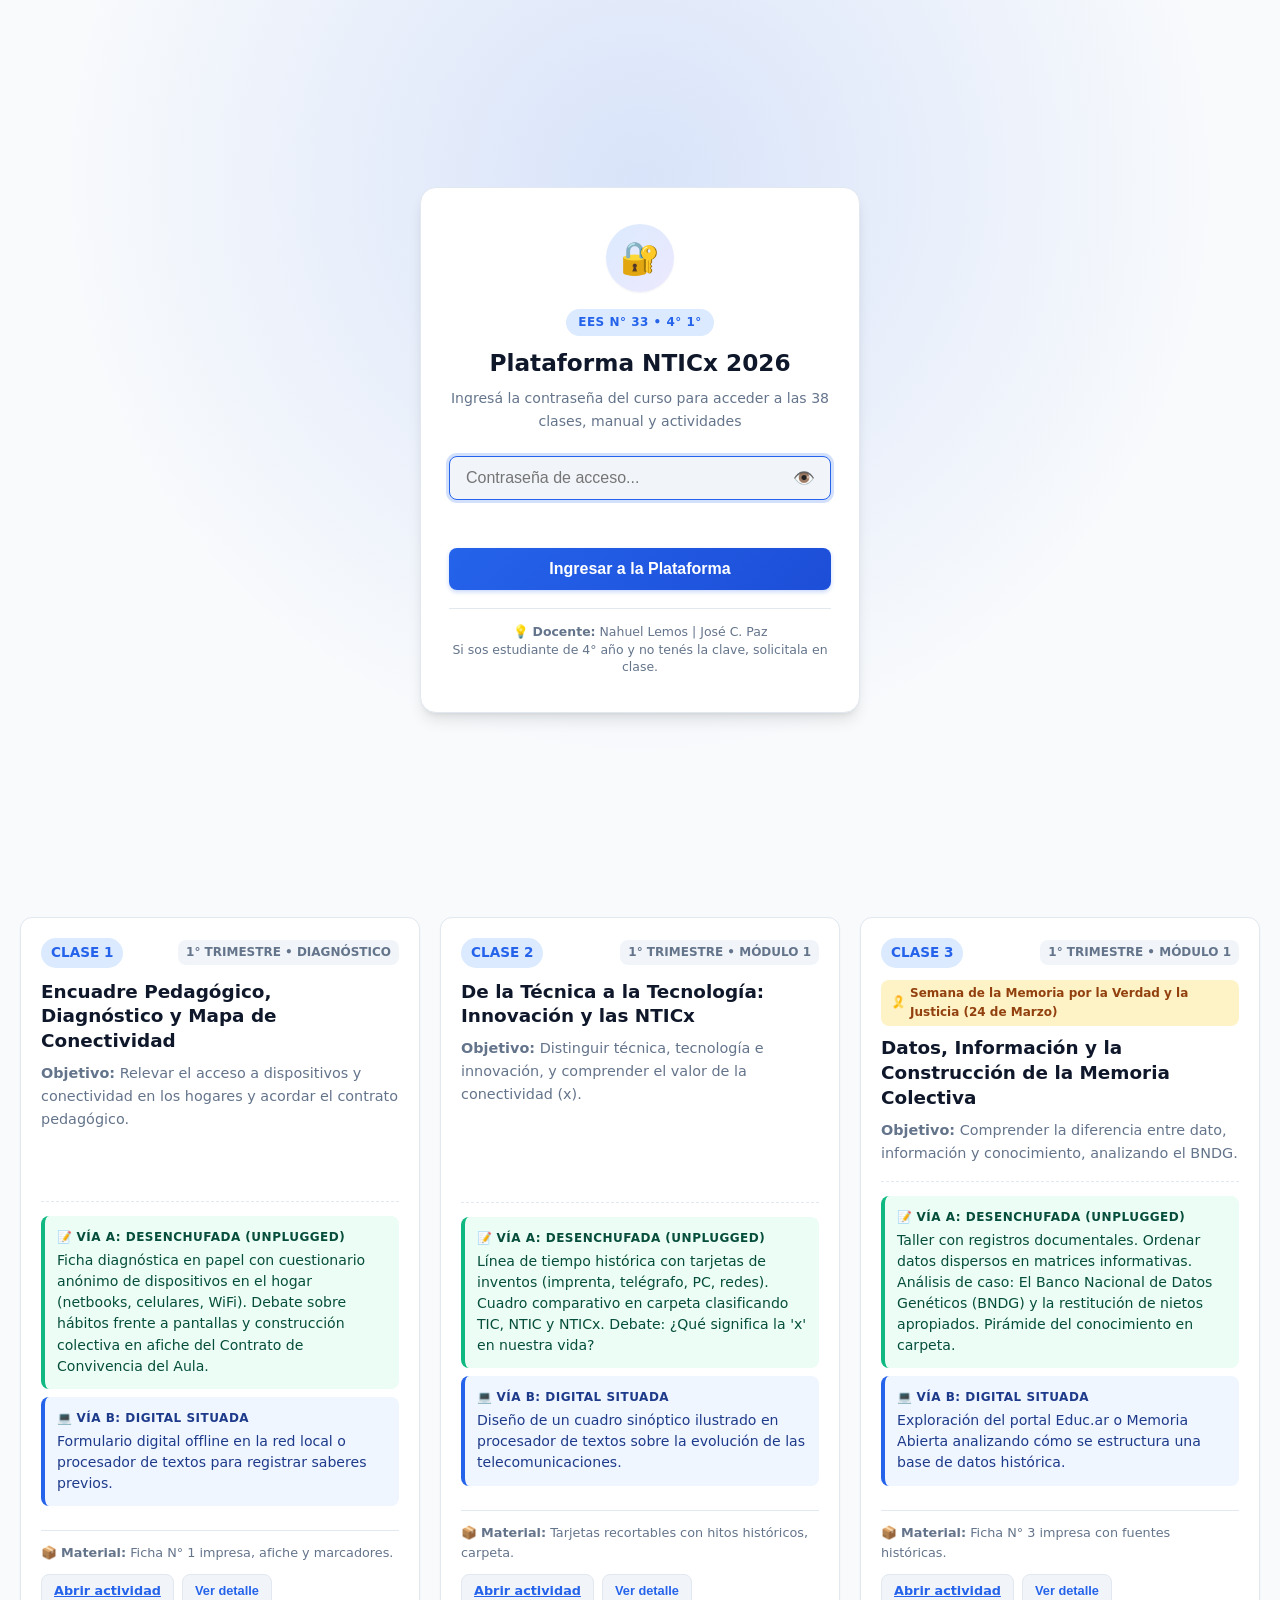
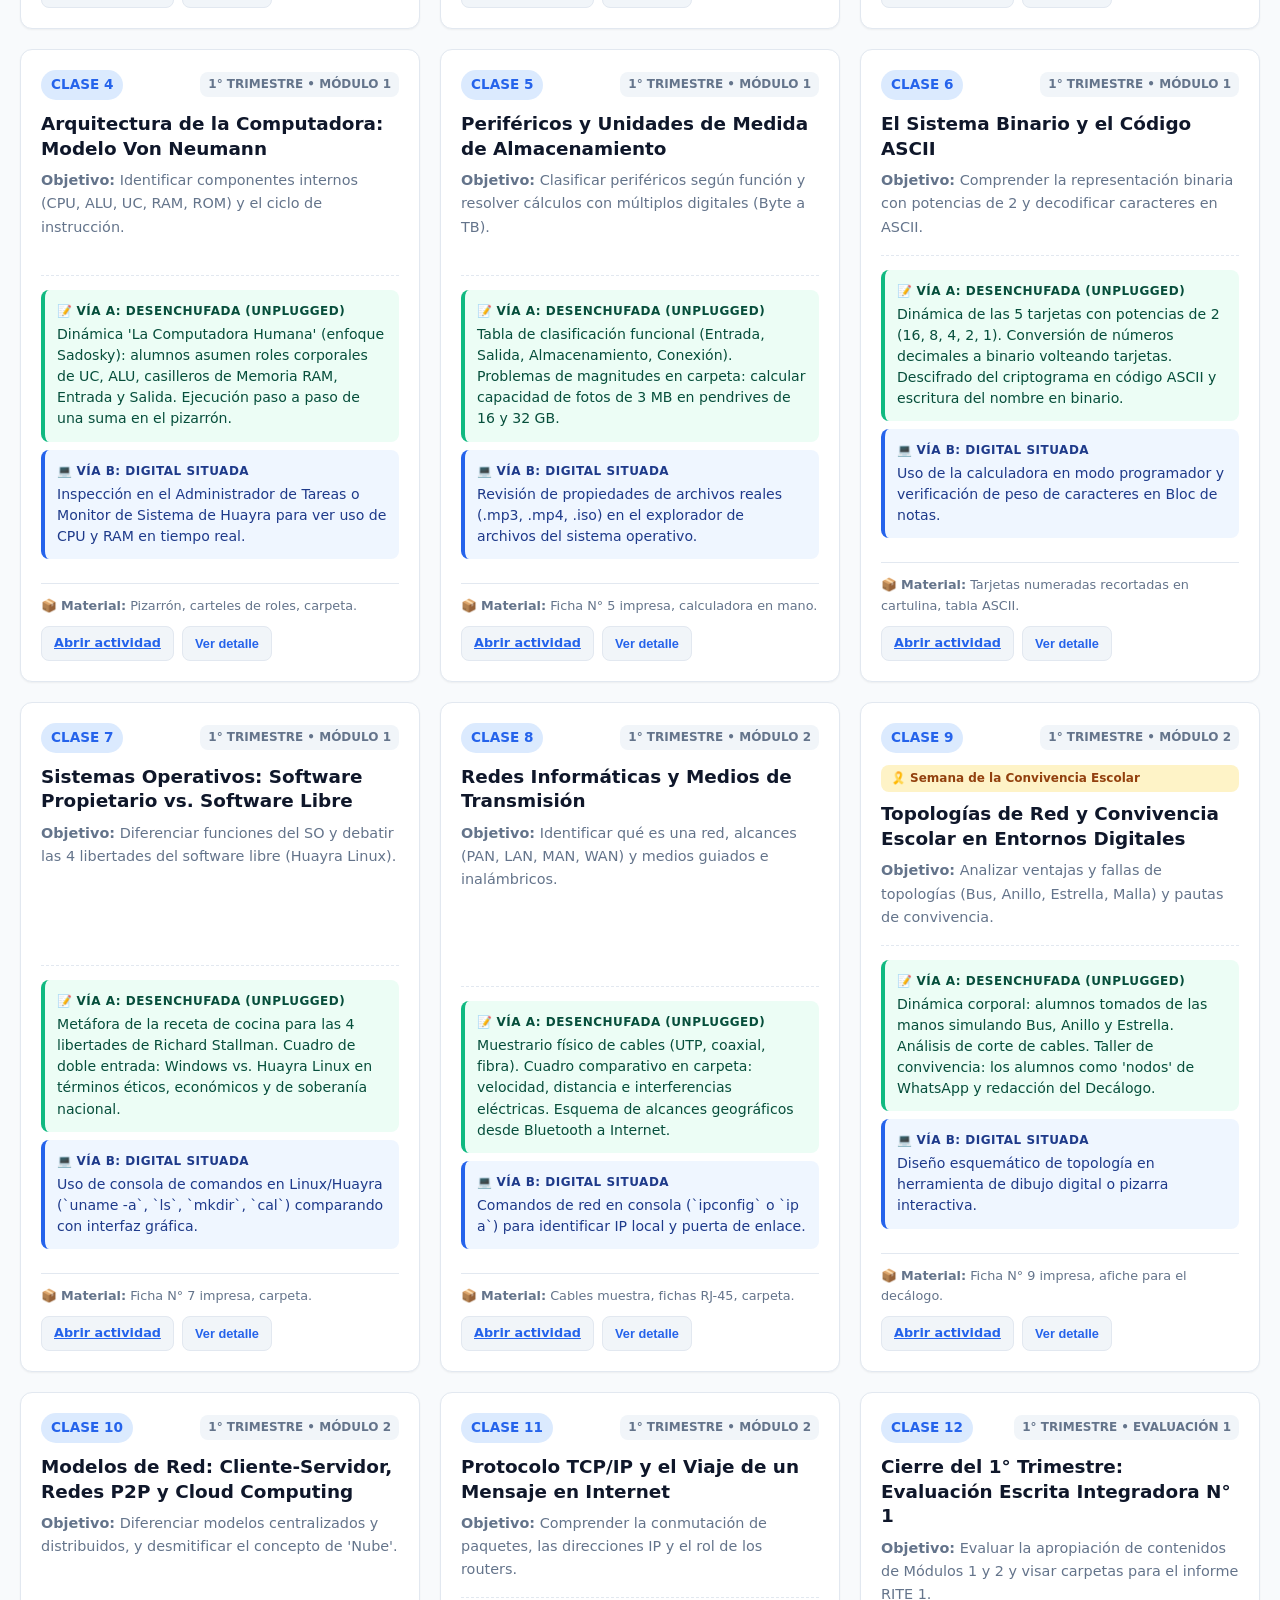
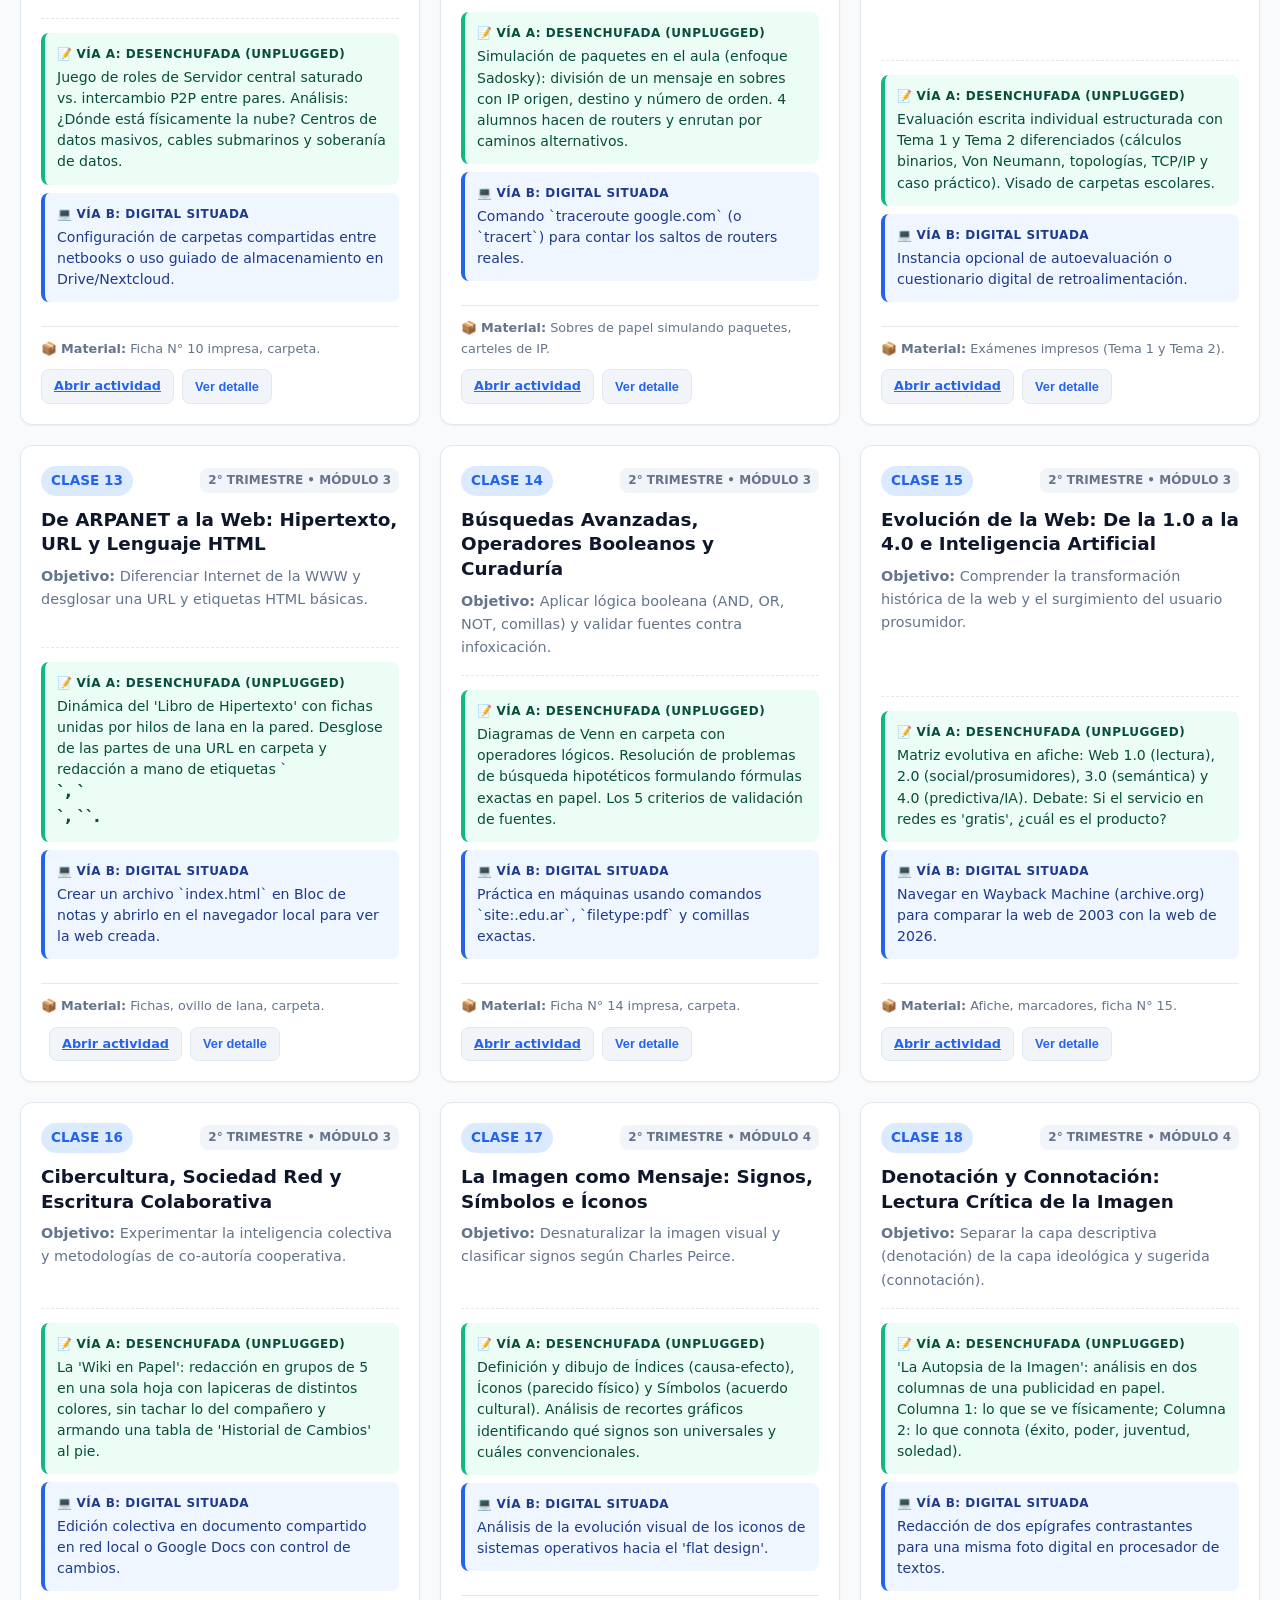
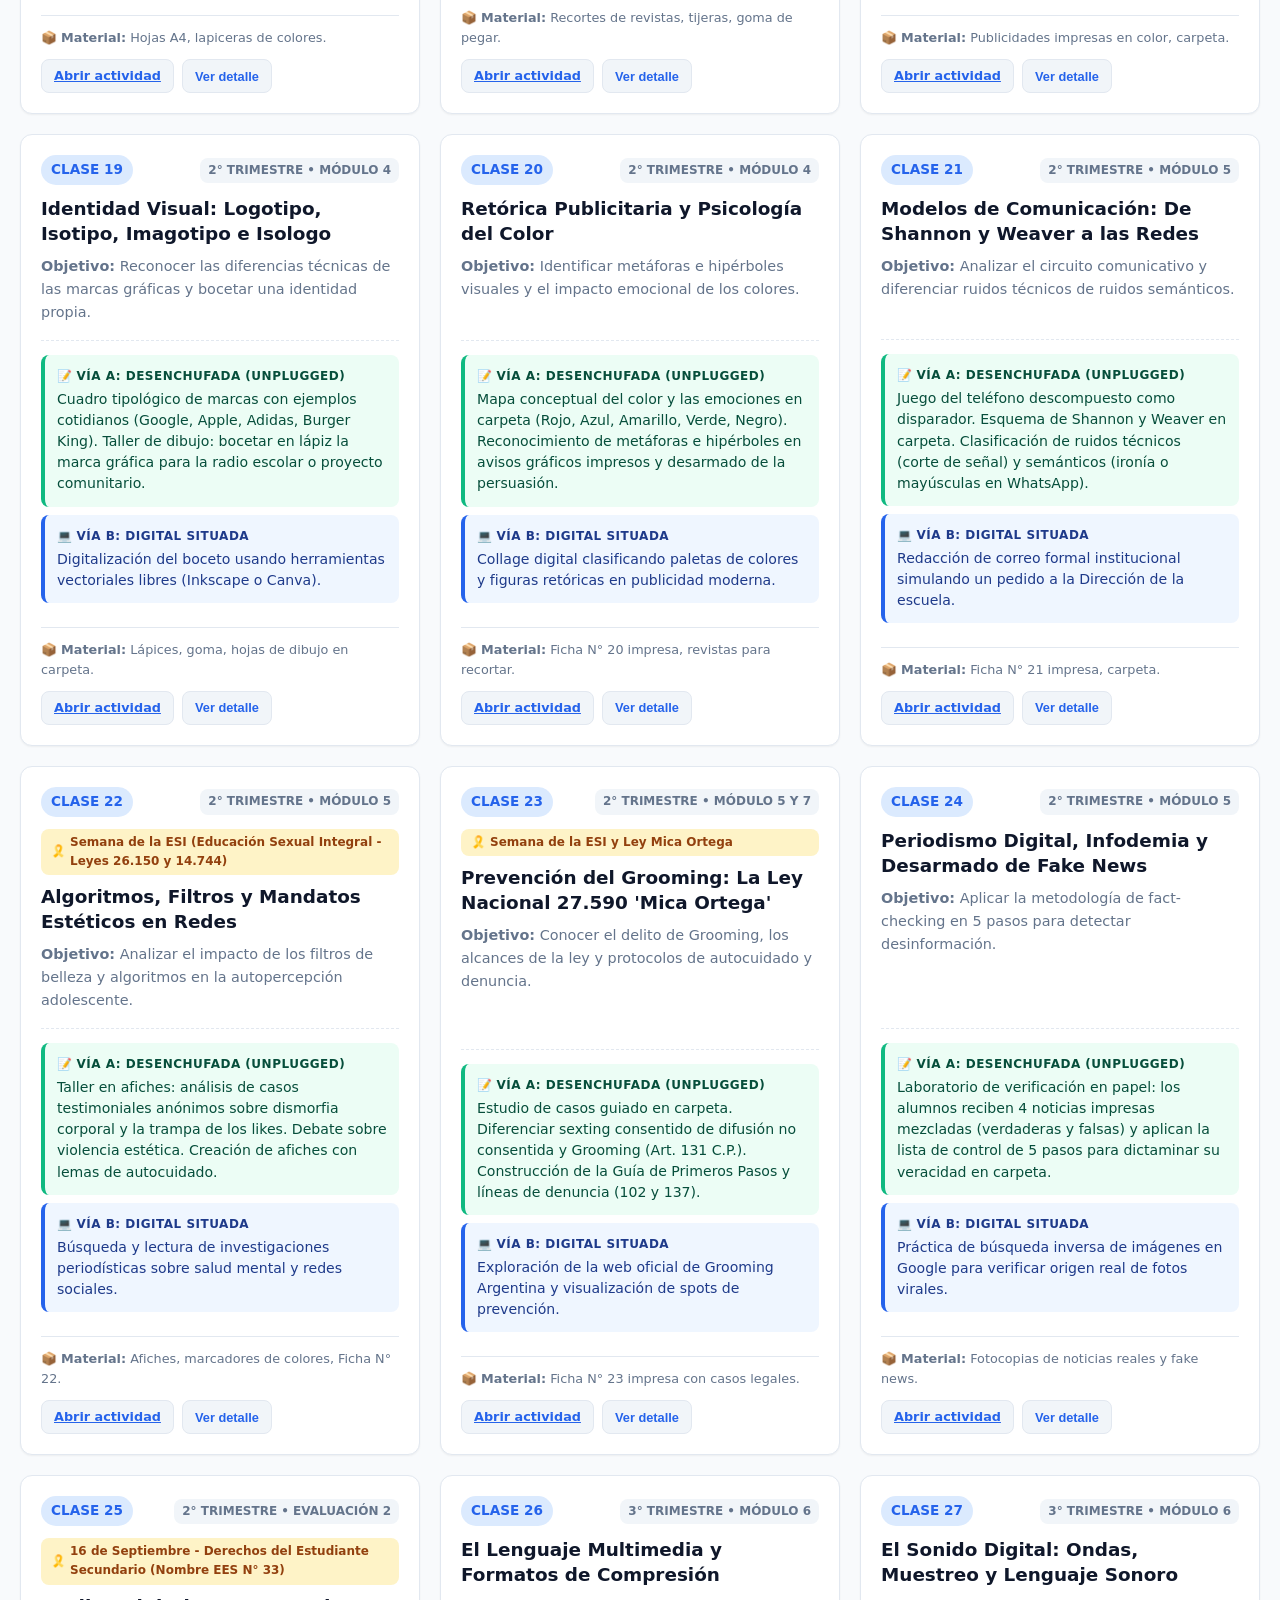
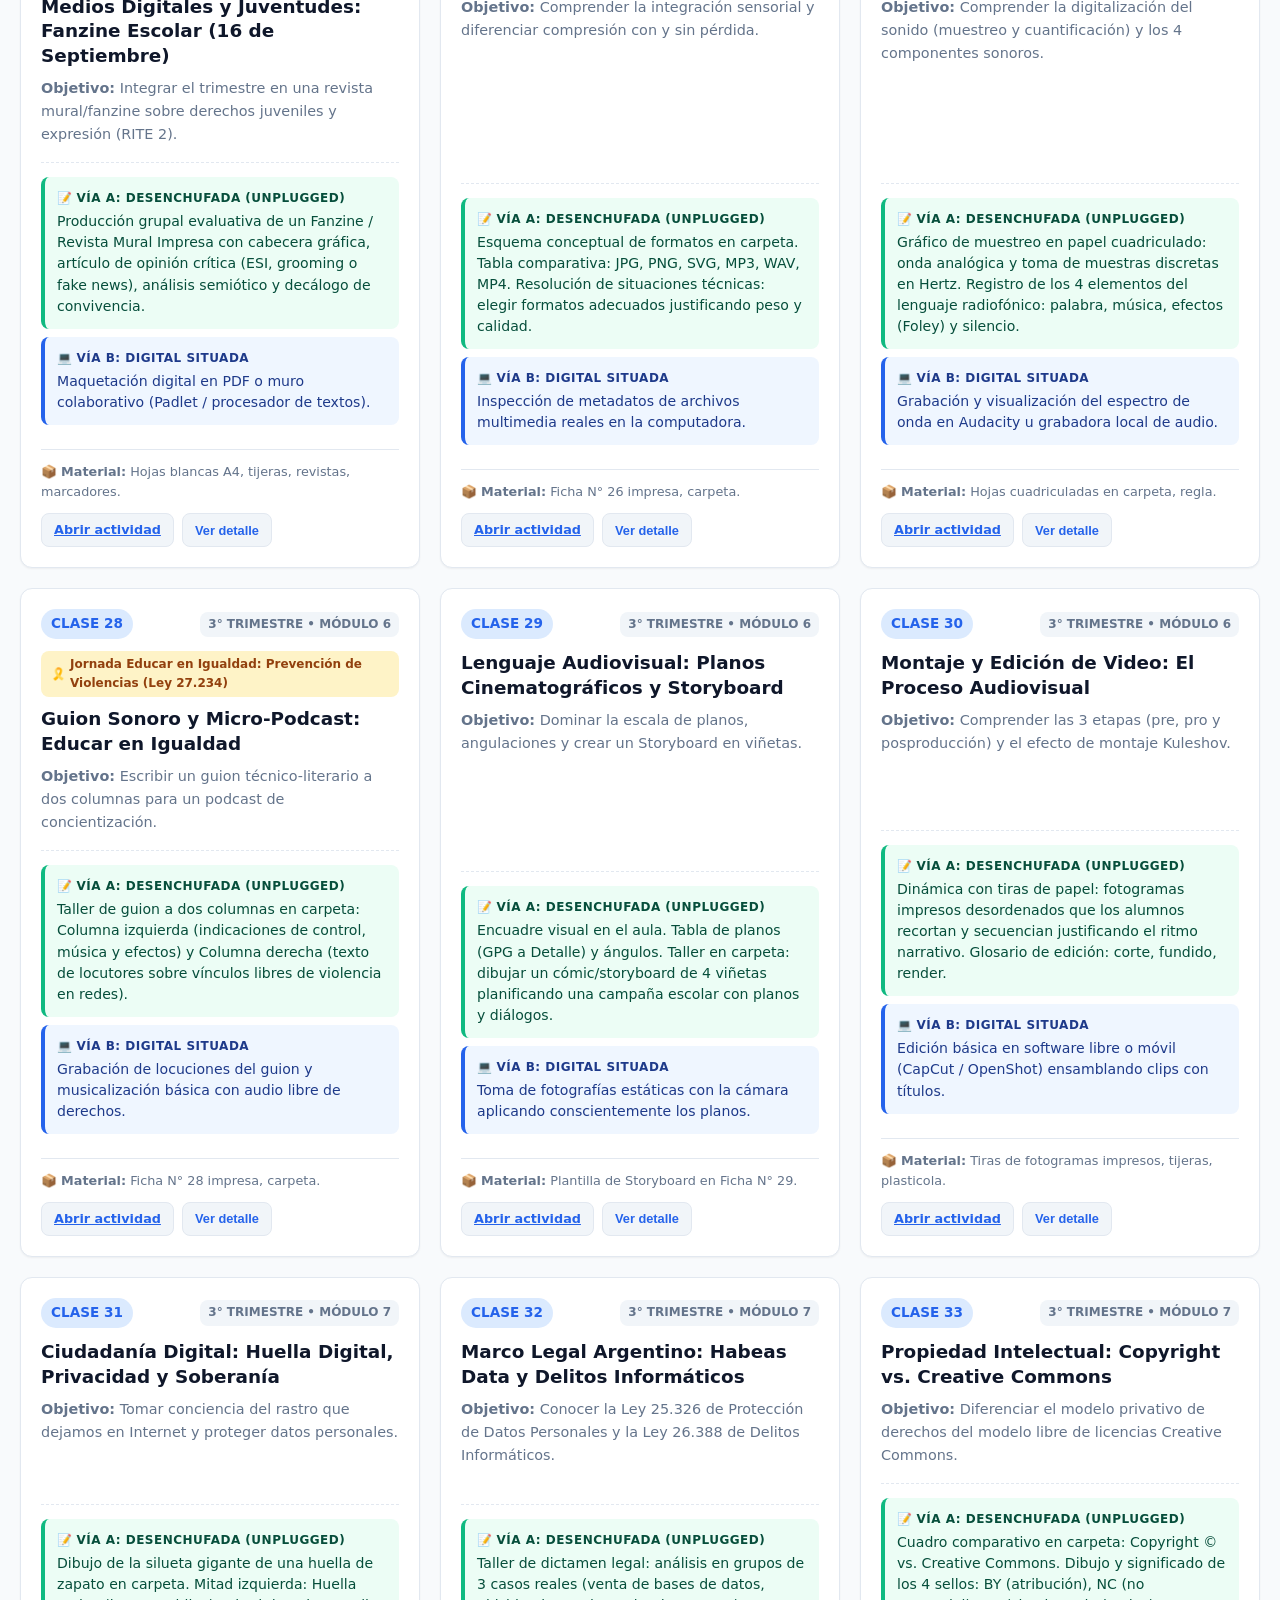
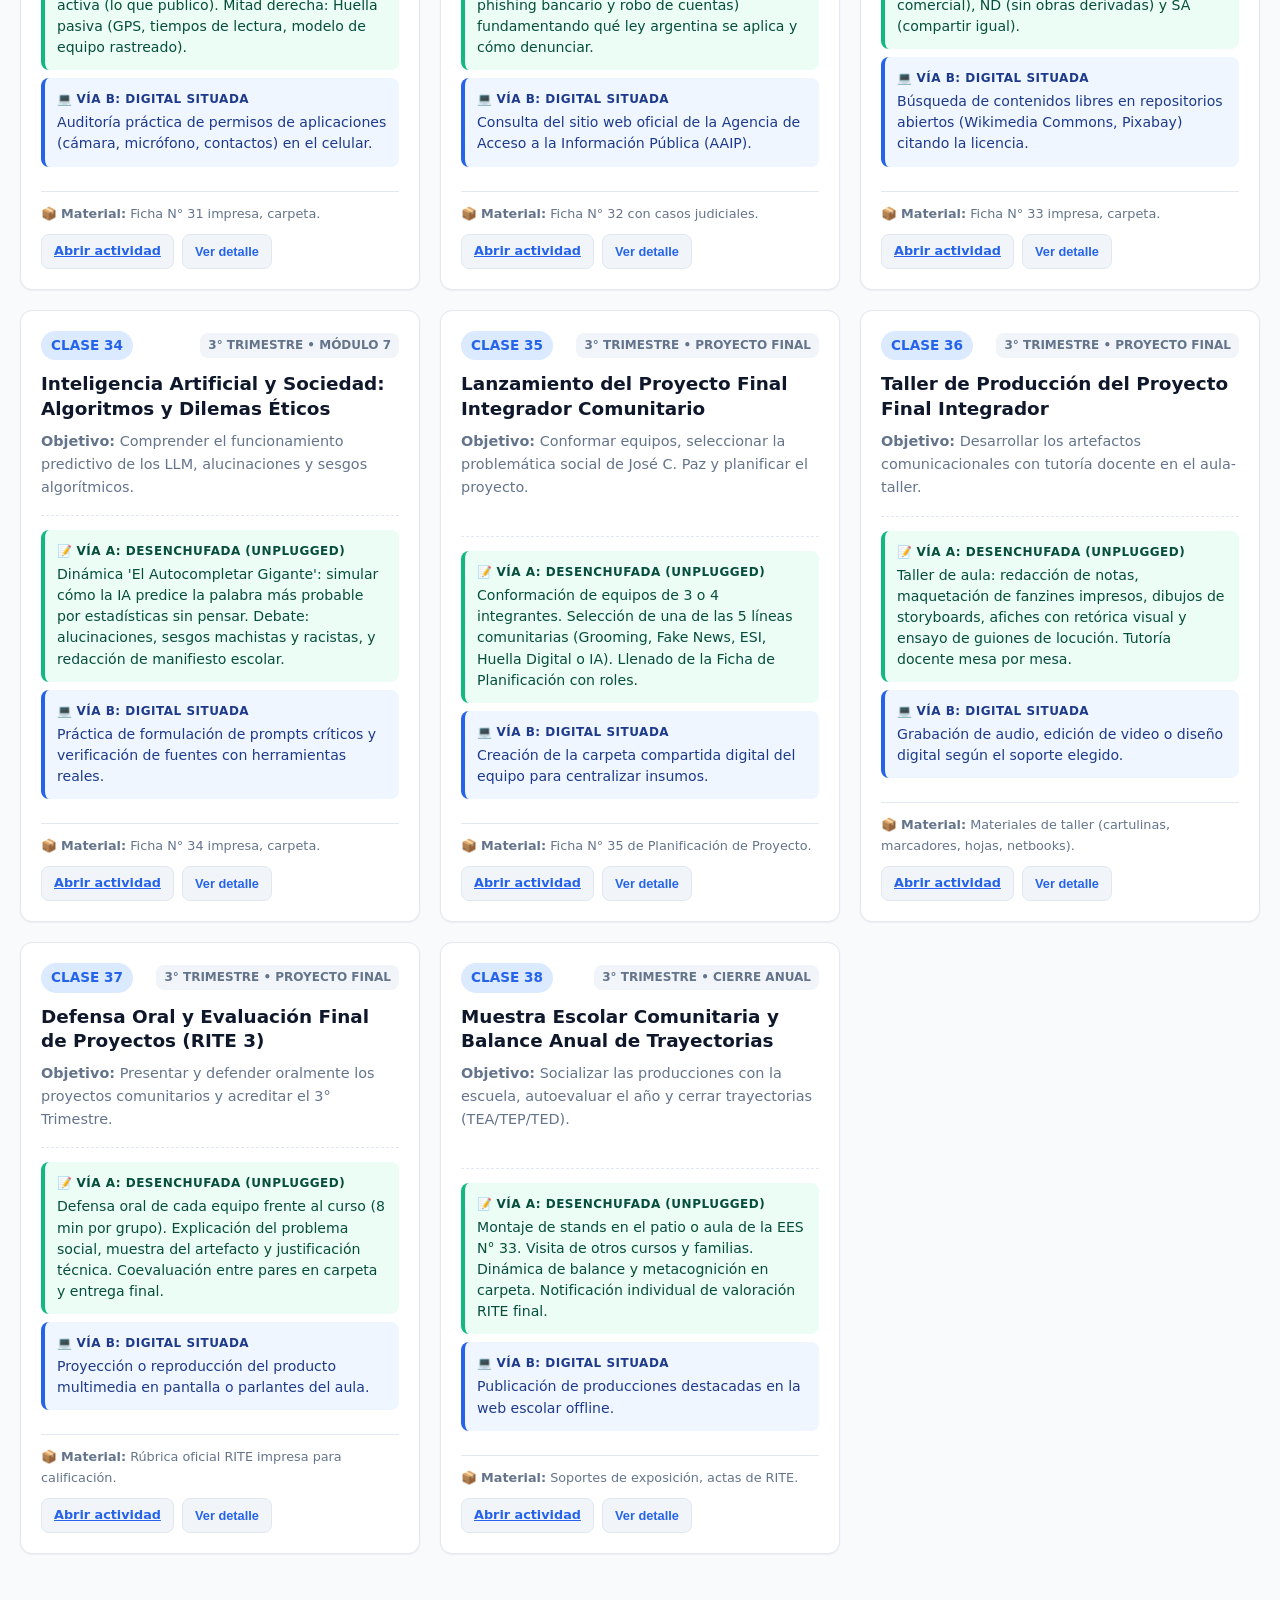
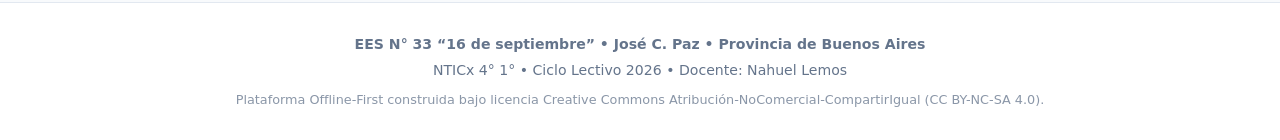
==== commit 20a9b8a8: "Homogeneizar encabezados y modernizar diseno y legibilidad de fichas y lector" ====
--- a/06_Sitio_Web_Consulta/index.html
+++ b/06_Sitio_Web_Consulta/index.html
@@ -39,7 +39,7 @@
     </div>
   </div>
 
-  <!-- HEADER NAVEGABLE -->
+  <!-- HEADER UNIFICADO -->
   <header class="header-glass">
     <div class="header-container">
       <a href="./" class="brand" aria-label="Ir al inicio de la plataforma NTICx">
@@ -50,15 +50,27 @@
         </div>
       </a>
 
+      <nav class="header-nav" aria-label="Navegación principal">
+        <a href="./" class="nav-link active" id="nav-link-inicio">
+          <span class="nav-icon">⌂</span> <span class="nav-text">Inicio</span>
+        </a>
+        <a href="materiales.html" class="nav-link" id="nav-link-materiales">
+          <span class="nav-icon">📚</span> <span class="nav-text">Materiales</span>
+        </a>
+        <a href="calendario.html" class="nav-link" id="nav-link-calendario">
+          <span class="nav-icon">🗓️</span> <span class="nav-text">Calendario</span>
+        </a>
+      </nav>
+
       <div class="header-controls">
         <button id="theme-toggle-btn" class="btn-icon" type="button" title="Cambiar tema" aria-pressed="false">
-          <span>🌙</span> Modo Oscuro
+          <span class="theme-icon">🌙</span> <span class="control-text">Modo Oscuro</span>
+        </button>
+        <button onclick="window.print()" class="btn-icon" type="button" title="Imprimir pantalla">
+          <span>🖨️</span> <span class="control-text">Imprimir</span>
         </button>
         <button id="lock-session-btn" class="btn-icon" type="button" title="Bloquear sesión">
-          <span>🔒</span> Bloquear
-        </button>
-        <button onclick="window.print()" class="btn-icon" type="button" title="Imprimir pantalla">
-          <span>🖨️</span> Imprimir
+          <span>🔒</span> <span class="control-text">Bloquear</span>
         </button>
       </div>
     </div>
--- a/06_Sitio_Web_Consulta/styles.css
+++ b/06_Sitio_Web_Consulta/styles.css
@@ -62,26 +62,28 @@
   transition: background-color 0.3s ease, color 0.3s ease;
 }
 
-/* NAVBAR & HEADER */
+/* NAVBAR & HEADER UNIFICADO */
 .header-glass {
   position: sticky;
   top: 0;
   z-index: 100;
-  background-color: rgba(255, 255, 255, 0.85);
-  backdrop-filter: blur(12px);
+  background-color: rgba(255, 255, 255, 0.9);
+  backdrop-filter: blur(14px);
+  -webkit-backdrop-filter: blur(14px);
   border-bottom: 1px solid var(--border-color);
-  box-shadow: var(--shadow-sm);
+  box-shadow: 0 1px 3px 0 rgb(0 0 0 / 0.05);
   transition: var(--transition);
 }
 
 [data-theme="dark"] .header-glass {
-  background-color: rgba(19, 26, 41, 0.85);
+  background-color: rgba(15, 23, 42, 0.9);
+  border-bottom-color: rgba(255, 255, 255, 0.08);
 }
 
 .header-container {
-  max-width: 1280px;
+  max-width: 1320px;
   margin: 0 auto;
-  padding: 12px 20px;
+  padding: 10px 20px;
   display: flex;
   align-items: center;
   justify-content: space-between;
@@ -94,49 +96,87 @@
   gap: 12px;
   text-decoration: none;
   color: var(--text-main);
+  flex-shrink: 0;
 }
 
 .brand-badge {
   background: linear-gradient(135deg, var(--primary), var(--accent));
   color: #fff;
   font-weight: 800;
-  font-size: 1.1rem;
+  font-size: 1.05rem;
   padding: 6px 12px;
   border-radius: var(--radius-sm);
   letter-spacing: 0.5px;
+  box-shadow: 0 2px 8px rgba(37, 99, 235, 0.3);
 }
 
 .brand-info h1 {
-  font-size: 1.1rem;
-  font-weight: 700;
-  line-height: 1.2;
+  font-size: 1.05rem;
+  font-weight: 700;
+  line-height: 1.25;
 }
 
 .brand-info p {
-  font-size: 0.8rem;
-  color: var(--text-muted);
+  font-size: 0.78rem;
+  color: var(--text-muted);
+}
+
+/* NAVEGACIÓN CENTRAL HOMOGÉNEA */
+.header-nav {
+  display: flex;
+  align-items: center;
+  gap: 4px;
+  background: var(--bg-card-alt);
+  padding: 4px;
+  border-radius: var(--radius-full);
+  border: 1px solid var(--border-color);
+}
+
+.header-nav .nav-link {
+  display: inline-flex;
+  align-items: center;
+  gap: 6px;
+  padding: 6px 14px;
+  font-size: 0.86rem;
+  font-weight: 600;
+  color: var(--text-muted);
+  text-decoration: none;
+  border-radius: var(--radius-full);
+  transition: var(--transition);
+}
+
+.header-nav .nav-link:hover {
+  color: var(--text-main);
+  background: var(--bg-card);
+}
+
+.header-nav .nav-link.active {
+  color: var(--primary);
+  background: var(--bg-card);
+  box-shadow: var(--shadow-sm);
+  font-weight: 700;
 }
 
 .header-controls {
   display: flex;
   align-items: center;
-  gap: 10px;
-  flex-wrap: wrap;
-  justify-content: flex-end;
+  gap: 8px;
+  flex-shrink: 0;
 }
 
 .btn-icon {
   background: var(--bg-card-alt);
   border: 1px solid var(--border-color);
   color: var(--text-main);
-  padding: 8px 12px;
+  padding: 7px 12px;
   border-radius: var(--radius-sm);
   cursor: pointer;
-  font-size: 0.9rem;
+  font-size: 0.85rem;
   font-weight: 600;
   display: inline-flex;
   align-items: center;
   gap: 6px;
+  text-decoration: none;
   transition: var(--transition);
 }
 
@@ -169,52 +209,628 @@
 .eyebrow { color: var(--accent) !important; font-size: .78rem; font-weight: 800; letter-spacing: .08em; }
 .site-guide-actions { display: flex; flex-wrap: wrap; gap: 8px; justify-content: flex-end; }
 
-.resource-page, .document-page { max-width: 1080px; padding-top: 36px; padding-bottom: 48px; }
-.resource-intro { margin-bottom: 32px; }
-.resource-intro h2 { font-size: 2rem; margin: 4px 0 8px; }
-.resource-intro p { color: var(--text-muted); max-width: 760px; }
-.resource-section { margin-top: 32px; scroll-margin-top: 140px; }
-.resource-section h2 { font-size: 1.3rem; margin-bottom: 14px; }
-.section-heading { display: flex; align-items: end; justify-content: space-between; gap: 16px; margin-bottom: 14px; }
-.section-heading h2 { margin-bottom: 0; }
-.section-heading > p { color: var(--text-muted); font-size: .9rem; max-width: 360px; text-align: right; }
-.audience-label, .list-audience, .document-audience { font-size: .72rem; font-weight: 800; letter-spacing: .04em; text-transform: uppercase; }
-.audience-label { margin-bottom: 2px; }
-.student { color: #047857; }
-.teacher { color: #7c3aed; }
-.teacher-panel { background: var(--accent-light); border: 1px solid var(--border-color); border-radius: var(--radius-md); margin-top: 20px; padding: 18px; }
-.teacher-panel h3 { margin: 2px 0 4px; font-size: 1.05rem; }
-.teacher-panel > p:not(.audience-label) { color: var(--text-muted); margin-bottom: 14px; }
-.resource-grid { display: grid; grid-template-columns: repeat(auto-fit, minmax(210px, 1fr)); gap: 14px; }
-.resource-card, .resource-list-item { color: var(--text-main); text-decoration: none; background: var(--bg-card); border: 1px solid var(--border-color); border-radius: var(--radius-md); box-shadow: var(--shadow-sm); transition: var(--transition); }
-.resource-card { padding: 18px; display: flex; flex-direction: column; gap: 5px; }
-.resource-card > span { font-size: 1.5rem; }
-.resource-card small { color: var(--text-muted); }
-.resource-card:hover, .resource-list-item:hover { border-color: var(--primary); box-shadow: var(--shadow-md); transform: translateY(-2px); }
-.resource-list { display: grid; grid-template-columns: repeat(auto-fit, minmax(280px, 1fr)); gap: 10px; }
-.resource-list-item { padding: 12px 14px; display: grid; grid-template-columns: auto 1fr; align-items: flex-start; gap: 4px 9px; font-weight: 650; }
-.resource-list-item .list-audience { grid-column: 2; }
-.loading { color: var(--text-muted); }
-.back-link { color: var(--primary); font-weight: 700; }
-.document-viewer { margin-top: 16px; background: var(--bg-card); border: 1px solid var(--border-color); border-radius: var(--radius-md); padding: clamp(20px, 5vw, 48px); box-shadow: var(--shadow-sm); }
-.document-viewer h1 { color: var(--primary); font-size: clamp(1.6rem, 4vw, 2.3rem); line-height: 1.2; margin: 28px 0 16px; }
-.document-viewer h2 { font-size: 1.5rem; margin: 32px 0 12px; padding-bottom: 7px; border-bottom: 2px solid var(--border-color); }
-.document-viewer h3, .document-viewer h4 { margin: 24px 0 10px; }
-.document-viewer p, .document-viewer li { margin-bottom: 10px; }
-.document-viewer ul, .document-viewer ol { margin: 0 0 16px 24px; }
-.document-viewer blockquote { border-left: 4px solid var(--accent); background: var(--bg-card-alt); margin: 16px 0; padding: 12px 16px; }
-.document-viewer code { background: var(--bg-card-alt); border-radius: 4px; padding: 2px 4px; }
-.document-viewer pre { background: var(--bg-card-alt); overflow: auto; padding: 16px; margin: 16px 0; border-radius: var(--radius-sm); }
-.document-viewer pre code { padding: 0; }
-.document-viewer hr { border: 0; border-top: 1px solid var(--border-color); margin: 24px 0; }
-.document-viewer a { color: var(--primary); font-weight: 700; }
-.document-source { color: var(--text-muted); font-size: .9rem; border-bottom: 1px solid var(--border-color); padding-bottom: 14px; }
-.document-audience { padding: 10px 12px; border-radius: var(--radius-sm); margin-bottom: 10px; }
-.document-audience.student { color: #065f46; background: #d1fae5; }
-.document-audience.teacher { color: #5b21b6; background: #ede9fe; }
-.docente-tools { background: var(--bg-card-alt); border: 1px solid var(--border-color); border-radius: var(--radius-md); display: flex; align-items: center; justify-content: space-between; gap: 16px; padding: 16px; margin: 20px 0; }
-.docente-tools h3 { margin: 0 0 4px !important; color: var(--primary) !important; }
-.docente-tools p { color: var(--text-muted); }
+/* LAYOUT DE PÁGINAS DE RECURSOS Y DOCUMENTOS */
+.resource-page, .document-page { max-width: 1140px; padding-top: 24px; padding-bottom: 48px; }
+
+/* BREADCRUMB & HERO BANNER */
+.page-intro-banner {
+  background: var(--bg-card);
+  border: 1px solid var(--border-color);
+  border-radius: var(--radius-lg);
+  padding: 24px 28px;
+  margin-bottom: 24px;
+  box-shadow: var(--shadow-sm);
+}
+
+.page-breadcrumb {
+  display: flex;
+  align-items: center;
+  gap: 8px;
+  font-size: 0.82rem;
+  font-weight: 600;
+  color: var(--text-muted);
+  margin-bottom: 10px;
+}
+
+.page-breadcrumb a {
+  color: var(--text-muted);
+  text-decoration: none;
+  transition: var(--transition);
+}
+
+.page-breadcrumb a:hover {
+  color: var(--primary);
+}
+
+.page-breadcrumb .sep {
+  opacity: 0.5;
+}
+
+.page-breadcrumb .current {
+  color: var(--primary);
+  font-weight: 700;
+}
+
+.page-intro-banner h2 {
+  font-size: 1.85rem;
+  margin: 0 0 6px;
+  letter-spacing: -0.02em;
+}
+
+.page-intro-banner p {
+  color: var(--text-muted);
+  max-width: 780px;
+  font-size: 0.95rem;
+  line-height: 1.6;
+}
+
+/* TOOLBAR INTERACTIVO DE MATERIALES */
+.materials-toolbar {
+  display: flex;
+  flex-direction: column;
+  gap: 14px;
+  margin-bottom: 28px;
+  background: var(--bg-card);
+  border: 1px solid var(--border-color);
+  border-radius: var(--radius-md);
+  padding: 16px 20px;
+  box-shadow: var(--shadow-sm);
+}
+
+.materials-search-row {
+  display: flex;
+  align-items: center;
+  gap: 12px;
+}
+
+.materials-search-input {
+  flex: 1;
+  padding: 10px 16px;
+  border: 1px solid var(--border-color);
+  border-radius: var(--radius-sm);
+  background: var(--bg-card-alt);
+  color: var(--text-main);
+  font-size: 0.92rem;
+  font-family: inherit;
+  transition: var(--transition);
+}
+
+.materials-search-input:focus {
+  outline: none;
+  border-color: var(--primary);
+  background: var(--bg-card);
+  box-shadow: 0 0 0 3px rgba(37, 99, 235, 0.15);
+}
+
+.materials-filter-chips {
+  display: flex;
+  flex-wrap: wrap;
+  gap: 8px;
+}
+
+.filter-chip-btn {
+  background: var(--bg-card-alt);
+  border: 1px solid var(--border-color);
+  color: var(--text-muted);
+  padding: 6px 14px;
+  border-radius: var(--radius-full);
+  font-size: 0.82rem;
+  font-weight: 600;
+  cursor: pointer;
+  transition: var(--transition);
+}
+
+.filter-chip-btn:hover {
+  color: var(--text-main);
+  border-color: var(--primary);
+}
+
+.filter-chip-btn.active {
+  background: var(--primary);
+  color: #ffffff;
+  border-color: var(--primary);
+  box-shadow: 0 2px 6px rgba(37, 99, 235, 0.3);
+}
+
+/* SECCIONES Y ENCABEZADOS DE MATERIALES */
+.resource-section { margin-top: 36px; scroll-margin-top: 100px; }
+.section-heading-clean {
+  display: flex;
+  align-items: center;
+  justify-content: space-between;
+  flex-wrap: wrap;
+  gap: 10px;
+  margin-bottom: 16px;
+  padding-bottom: 8px;
+  border-bottom: 1px solid var(--border-color);
+}
+
+.section-heading-clean .heading-left {
+  display: flex;
+  align-items: center;
+  gap: 10px;
+}
+
+.section-heading-clean h2 {
+  font-size: 1.3rem;
+  margin: 0;
+}
+
+.section-pill-tag {
+  font-size: 0.72rem;
+  font-weight: 800;
+  text-transform: uppercase;
+  letter-spacing: 0.05em;
+  padding: 3px 10px;
+  border-radius: var(--radius-full);
+}
+
+.section-pill-tag.student {
+  background: #ecfdf5;
+  color: #047857;
+  border: 1px solid #a7f3d0;
+}
+
+.section-pill-tag.teacher {
+  background: #f5f3ff;
+  color: #6b21a8;
+  border: 1px solid #ddd6fe;
+}
+
+[data-theme="dark"] .section-pill-tag.student { background: #064e3b; color: #a7f3d0; border-color: #047857; }
+[data-theme="dark"] .section-pill-tag.teacher { background: #3b0764; color: #e9d5ff; border-color: #6b21a8; }
+
+.section-heading-clean .heading-desc {
+  font-size: 0.85rem;
+  color: var(--text-muted);
+}
+
+/* GRID DE TARJETAS REDISEÑADO (ALTA LEGIBILIDAD) */
+.resource-cards-grid {
+  display: grid;
+  grid-template-columns: repeat(auto-fill, minmax(295px, 1fr));
+  gap: 16px;
+}
+
+.card-item-modern {
+  background: var(--bg-card);
+  border: 1px solid var(--border-color);
+  border-radius: var(--radius-md);
+  padding: 18px 20px;
+  text-decoration: none;
+  color: var(--text-main);
+  display: flex;
+  flex-direction: column;
+  justify-content: space-between;
+  box-shadow: var(--shadow-sm);
+  transition: transform 0.2s ease, box-shadow 0.2s ease, border-color 0.2s ease;
+  position: relative;
+}
+
+.card-item-modern:hover {
+  border-color: var(--primary);
+  box-shadow: var(--shadow-md);
+  transform: translateY(-3px);
+}
+
+.card-item-header {
+  display: flex;
+  align-items: center;
+  justify-content: space-between;
+  gap: 8px;
+  margin-bottom: 10px;
+}
+
+.badge-num-pill {
+  font-size: 0.75rem;
+  font-weight: 800;
+  letter-spacing: 0.04em;
+  padding: 3px 8px;
+  border-radius: var(--radius-sm);
+}
+
+.badge-num-pill.t1 { background: #dbeafe; color: #1e40af; }
+.badge-num-pill.t2 { background: #ede9fe; color: #6b21a8; }
+.badge-num-pill.t3 { background: #d1fae5; color: #065f46; }
+.badge-num-pill.eval { background: #ffedd5; color: #9a3412; }
+.badge-num-pill.doc { background: #fef3c7; color: #92400e; }
+
+[data-theme="dark"] .badge-num-pill.t1 { background: #1e3a8a; color: #bfdbfe; }
+[data-theme="dark"] .badge-num-pill.t2 { background: #581c87; color: #e9d5ff; }
+[data-theme="dark"] .badge-num-pill.t3 { background: #064e3b; color: #a7f3d0; }
+[data-theme="dark"] .badge-num-pill.eval { background: #7c2d12; color: #fed7aa; }
+[data-theme="dark"] .badge-num-pill.doc { background: #78350f; color: #fde68a; }
+
+.card-item-module {
+  font-size: 0.74rem;
+  color: var(--text-muted);
+  font-weight: 600;
+  white-space: nowrap;
+  overflow: hidden;
+  text-overflow: ellipsis;
+  max-width: 160px;
+}
+
+.card-item-title {
+  font-size: 1.02rem;
+  font-weight: 700;
+  line-height: 1.35;
+  margin-bottom: 8px;
+  color: var(--text-main);
+}
+
+.card-item-desc {
+  font-size: 0.85rem;
+  color: var(--text-muted);
+  line-height: 1.5;
+  margin-bottom: 14px;
+  flex: 1;
+}
+
+.card-item-footer {
+  display: flex;
+  align-items: center;
+  justify-content: space-between;
+  border-top: 1px solid var(--border-color);
+  padding-top: 10px;
+  font-size: 0.78rem;
+  color: var(--text-muted);
+}
+
+.card-item-footer .action-cue {
+  color: var(--primary);
+  font-weight: 700;
+  display: inline-flex;
+  align-items: center;
+  gap: 4px;
+  transition: transform 0.2s ease;
+}
+
+.card-item-modern:hover .action-cue {
+  transform: translateX(4px);
+}
+
+/* PANELES DE REFERENCIA Y DOCENTE */
+.teacher-panel-clean {
+  background: var(--bg-card-alt);
+  border: 1px solid var(--border-color);
+  border-left: 4px solid var(--accent);
+  border-radius: var(--radius-md);
+  margin-top: 24px;
+  padding: 20px;
+}
+
+.teacher-panel-clean h3 {
+  margin: 4px 0 6px;
+  font-size: 1.1rem;
+  color: var(--text-main);
+}
+
+.teacher-panel-clean > p {
+  color: var(--text-muted);
+  font-size: 0.9rem;
+  margin-bottom: 16px;
+}
+
+/* LECTOR DE DOCUMENTOS (.document-viewer) */
+.reader-toolbar {
+  background: var(--bg-card);
+  border: 1px solid var(--border-color);
+  border-radius: var(--radius-md);
+  padding: 10px 16px;
+  margin-bottom: 18px;
+  display: flex;
+  align-items: center;
+  justify-content: space-between;
+  flex-wrap: wrap;
+  gap: 12px;
+  box-shadow: var(--shadow-sm);
+}
+
+.reader-toolbar .back-btn {
+  color: var(--primary);
+  text-decoration: none;
+  font-weight: 700;
+  font-size: 0.88rem;
+  display: inline-flex;
+  align-items: center;
+  gap: 6px;
+}
+
+.reader-toolbar .back-btn:hover {
+  text-decoration: underline;
+}
+
+.reader-toolbar-actions {
+  display: flex;
+  align-items: center;
+  gap: 10px;
+}
+
+.font-size-adjuster {
+  display: inline-flex;
+  align-items: center;
+  background: var(--bg-card-alt);
+  border: 1px solid var(--border-color);
+  border-radius: var(--radius-sm);
+  padding: 2px;
+  gap: 2px;
+}
+
+.font-btn {
+  background: none;
+  border: none;
+  color: var(--text-main);
+  padding: 4px 8px;
+  font-size: 0.8rem;
+  font-weight: 700;
+  cursor: pointer;
+  border-radius: 4px;
+  transition: var(--transition);
+}
+
+.font-btn:hover {
+  background: var(--border-color);
+}
+
+.document-viewer {
+  max-width: 860px;
+  margin: 0 auto;
+  background: var(--bg-card);
+  border: 1px solid var(--border-color);
+  border-radius: var(--radius-lg);
+  padding: clamp(24px, 5vw, 44px);
+  box-shadow: var(--shadow-sm);
+  font-size: 1.05rem;
+  line-height: 1.8;
+  color: var(--text-main);
+  transition: font-size 0.2s ease;
+}
+
+.document-viewer.font-size-sm { font-size: 0.95rem; line-height: 1.7; }
+.document-viewer.font-size-md { font-size: 1.05rem; line-height: 1.8; }
+.document-viewer.font-size-lg { font-size: 1.18rem; line-height: 1.85; }
+.document-viewer.font-size-xl { font-size: 1.3rem; line-height: 1.95; }
+
+.document-viewer h1 {
+  color: var(--primary);
+  font-size: clamp(1.6rem, 3.8vw, 2.2rem);
+  line-height: 1.25;
+  margin: 20px 0 16px;
+  letter-spacing: -0.02em;
+}
+
+.document-viewer h2 {
+  font-size: 1.4rem;
+  margin: 32px 0 12px;
+  padding-bottom: 8px;
+  border-bottom: 2px solid var(--border-color);
+  color: var(--text-main);
+}
+
+.document-viewer h3 {
+  font-size: 1.15rem;
+  margin: 24px 0 8px;
+  font-weight: 700;
+}
+
+.document-viewer h4 {
+  font-size: 0.95rem;
+  font-weight: 800;
+  text-transform: uppercase;
+  letter-spacing: 0.05em;
+  color: var(--text-muted);
+  margin: 20px 0 8px;
+}
+
+.document-viewer p, .document-viewer li {
+  margin-bottom: 12px;
+}
+
+.document-viewer ul, .document-viewer ol {
+  margin: 0 0 18px 24px;
+}
+
+.document-viewer li {
+  margin-bottom: 6px;
+}
+
+/* ALERTAS Y CALLOUTS EN DOCUMENTOS */
+.doc-callout {
+  border-radius: var(--radius-md);
+  border-left: 5px solid;
+  padding: 14px 18px;
+  margin: 22px 0;
+  background: var(--bg-card-alt);
+}
+
+.doc-callout .callout-header {
+  font-weight: 800;
+  font-size: 0.85rem;
+  text-transform: uppercase;
+  letter-spacing: 0.04em;
+  margin-bottom: 6px;
+  display: flex;
+  align-items: center;
+  gap: 6px;
+}
+
+.doc-callout.callout-note {
+  border-color: #3b82f6;
+  background: #eff6ff;
+  color: #1e3a8a;
+}
+[data-theme="dark"] .doc-callout.callout-note { background: #172554; color: #bfdbfe; }
+
+.doc-callout.callout-tip {
+  border-color: #10b981;
+  background: #ecfdf5;
+  color: #064e3b;
+}
+[data-theme="dark"] .doc-callout.callout-tip { background: #064e3b; color: #a7f3d0; }
+
+.doc-callout.callout-important {
+  border-color: #8b5cf6;
+  background: #f5f3ff;
+  color: #4c1d95;
+}
+[data-theme="dark"] .doc-callout.callout-important { background: #2e1065; color: #ddd6fe; }
+
+.doc-callout.callout-warning {
+  border-color: #f59e0b;
+  background: #fffbeb;
+  color: #78350f;
+}
+[data-theme="dark"] .doc-callout.callout-warning { background: #451a03; color: #fde68a; }
+
+.doc-callout.callout-caution {
+  border-color: #ef4444;
+  background: #fef2f2;
+  color: #7f1d1d;
+}
+[data-theme="dark"] .doc-callout.callout-caution { background: #450a0a; color: #fecaca; }
+
+/* TABLAS EN LECTOR */
+.table-responsive-wrapper {
+  overflow-x: auto;
+  margin: 20px 0;
+  border-radius: var(--radius-sm);
+  border: 1px solid var(--border-color);
+}
+
+.document-viewer table {
+  width: 100%;
+  border-collapse: collapse;
+  text-align: left;
+  font-size: 0.95rem;
+}
+
+.document-viewer th {
+  background: var(--bg-card-alt);
+  color: var(--text-main);
+  font-weight: 700;
+  padding: 10px 14px;
+  border-bottom: 2px solid var(--border-color);
+}
+
+.document-viewer td {
+  padding: 10px 14px;
+  border-bottom: 1px solid var(--border-color);
+  color: var(--text-main);
+}
+
+.document-viewer tr:last-child td {
+  border-bottom: none;
+}
+
+.document-viewer tr:hover td {
+  background: var(--bg-card-alt);
+}
+
+/* BLOQUES DE CÓDIGO Y DIAGRAMAS ASCII */
+.document-viewer pre {
+  background: #0f172a;
+  color: #e2e8f0;
+  overflow-x: auto;
+  padding: 16px 20px;
+  margin: 20px 0;
+  border-radius: var(--radius-md);
+  font-family: 'JetBrains Mono', 'Fira Code', Consolas, monospace;
+  font-size: 0.88rem;
+  line-height: 1.5;
+  box-shadow: inset 0 2px 4px rgba(0,0,0,0.3);
+}
+
+.document-viewer code {
+  background: var(--bg-card-alt);
+  color: var(--primary);
+  border-radius: 4px;
+  padding: 2px 5px;
+  font-size: 0.9em;
+  font-family: 'JetBrains Mono', Consolas, monospace;
+}
+
+.document-viewer pre code {
+  background: none;
+  color: inherit;
+  padding: 0;
+}
+
+.document-viewer blockquote {
+  border-left: 4px solid var(--accent);
+  background: var(--bg-card-alt);
+  margin: 18px 0;
+  padding: 12px 18px;
+  border-radius: 0 var(--radius-sm) var(--radius-sm) 0;
+  font-style: italic;
+}
+
+.document-viewer hr {
+  border: 0;
+  border-top: 1px solid var(--border-color);
+  margin: 28px 0;
+}
+
+.document-viewer a {
+  color: var(--primary);
+  font-weight: 700;
+  text-decoration: underline;
+  text-underline-offset: 3px;
+}
+
+.document-source {
+  color: var(--text-muted);
+  font-size: 0.85rem;
+  border-bottom: 1px solid var(--border-color);
+  padding-bottom: 12px;
+  margin-bottom: 16px;
+}
+
+.document-audience {
+  padding: 10px 14px;
+  border-radius: var(--radius-sm);
+  margin-bottom: 12px;
+  font-size: 0.82rem;
+  font-weight: 700;
+}
+
+.document-audience.student {
+  color: #065f46;
+  background: #d1fae5;
+  border: 1px solid #a7f3d0;
+}
+
+.document-audience.teacher {
+  color: #5b21b6;
+  background: #ede9fe;
+  border: 1px solid #ddd6fe;
+}
+
+[data-theme="dark"] .document-audience.student { background: #064e3b; color: #a7f3d0; border-color: #047857; }
+[data-theme="dark"] .document-audience.teacher { background: #3b0764; color: #e9d5ff; border-color: #6b21a8; }
+
+/* CHECKBOXES DE TAREAS */
+.task-check-icon {
+  display: inline-flex;
+  align-items: center;
+  justify-content: center;
+  width: 18px;
+  height: 18px;
+  border-radius: 4px;
+  border: 1.5px solid var(--border-color);
+  margin-right: 6px;
+  vertical-align: -3px;
+  font-size: 0.75rem;
+}
+
+.task-check-icon.checked {
+  background: var(--success);
+  border-color: var(--success);
+  color: #ffffff;
+}
+
+.loading { color: var(--text-muted); font-size: 0.95rem; padding: 20px 0; }
+
 .calendar-page { max-width: 1280px; padding-top: 36px; padding-bottom: 48px; }
 .calendar-info { display: grid; grid-template-columns: repeat(3, 1fr); gap: 12px; margin: 24px 0 12px; }
 .calendar-period { border-radius: var(--radius-md); border: 1px solid var(--border-color); background: var(--bg-card); padding: 14px; display: flex; flex-direction: column; gap: 2px; }
@@ -992,6 +1608,35 @@
   }
 }
 
+@media (max-width: 860px) {
+  .header-container {
+    flex-wrap: wrap;
+    padding: 8px 16px;
+    gap: 10px;
+  }
+  .header-nav {
+    order: 3;
+    width: 100%;
+    justify-content: center;
+  }
+  .brand-info p {
+    display: none;
+  }
+}
+
+@media (max-width: 520px) {
+  .control-text {
+    display: none;
+  }
+  .header-controls .btn-icon {
+    padding: 6px 9px;
+  }
+  .nav-text {
+    font-size: 0.82rem;
+  }
+}
+
+
 /* PRINT STYLES */
 @media print {
   .header-glass, .hero-banner, .nav-tabs-container, .toolbar, .dual-mode-banner, .btn-detail, .site-footer {
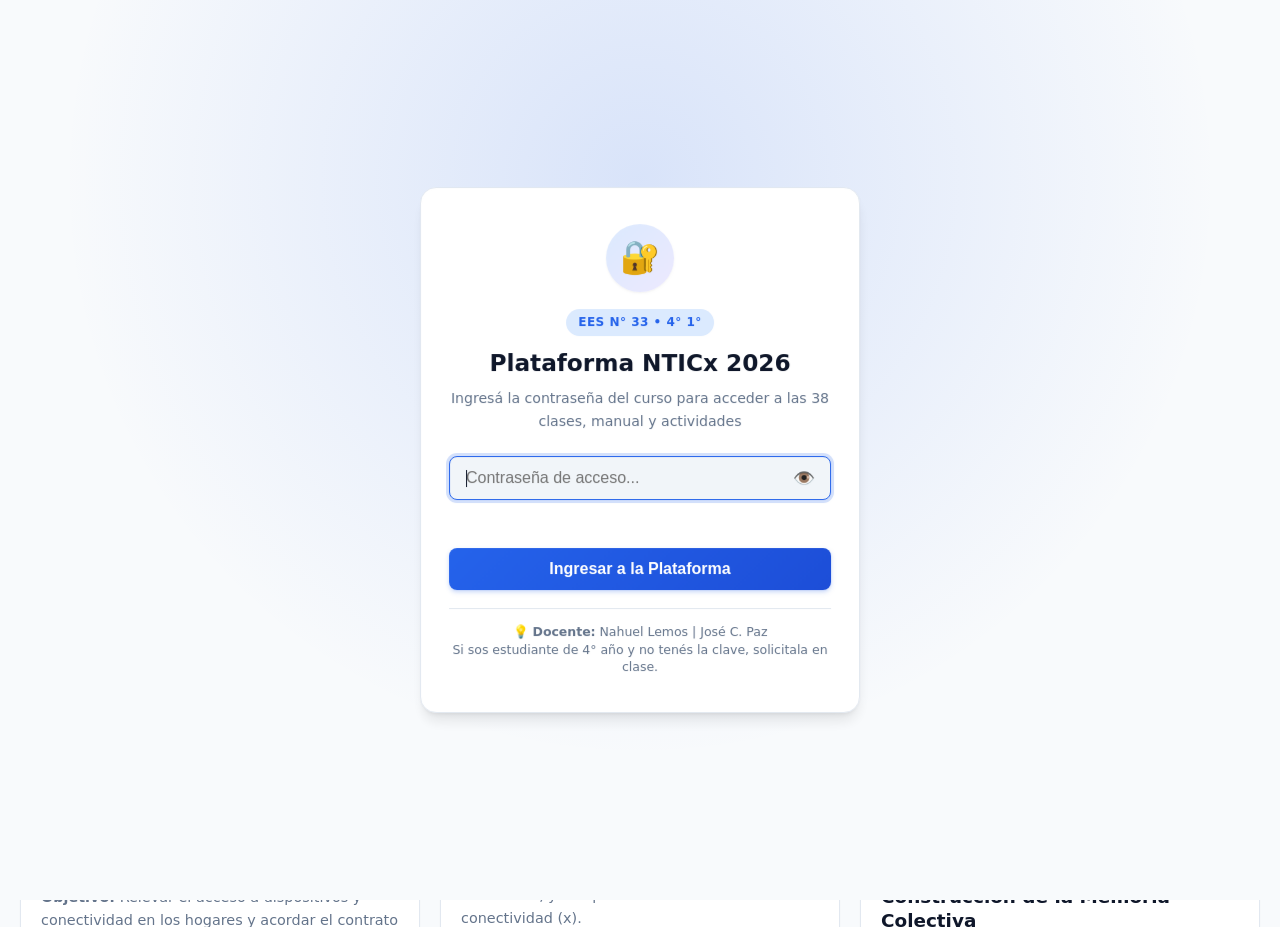
==== commit 362119b9: "Arquitectura unificada en raíz sin redirecciones ni paginas redundantes" ====
--- a/06_Sitio_Web_Consulta/index.html
+++ b/06_Sitio_Web_Consulta/index.html
@@ -1,379 +1,13 @@
-<!DOCTYPE html>
+<!doctype html>
 <html lang="es">
 <head>
-  <meta charset="UTF-8">
-  <meta name="viewport" content="width=device-width, initial-scale=1.0">
-  <title>NTICx 4° Año | EES N° 33 "16 de septiembre" (José C. Paz)</title>
-  <meta name="description" content="Plataforma de consulta pedagógica y curricular para la materia NTICx de 4to año. 38 clases con modalidad desenchufada y digital, manual del estudiante, evaluaciones y glosario.">
-  <meta name="theme-color" content="#2563eb">
-  <meta property="og:title" content="NTICx 4° Año | EES N° 33">
-  <meta property="og:description" content="38 clases, actividades, manual, evaluaciones y materiales de consulta para NTICx.">
-  <meta property="og:type" content="website">
-  <link rel="icon" href="favicon.svg" type="image/svg+xml">
-  <script>document.documentElement.setAttribute('data-theme', localStorage.getItem('nticx-theme') || 'light');</script>
-  <link rel="stylesheet" href="styles.css">
+  <meta charset="utf-8">
+  <meta name="viewport" content="width=device-width, initial-scale=1">
+  <meta http-equiv="refresh" content="0; url=../">
+  <title>NTICx 4° Año | EES N° 33</title>
+  <link rel="canonical" href="../">
 </head>
 <body>
-
-  <!-- PORTAL DE ACCESO / BLOQUEO CON CONTRASEÑA -->
-  <div id="auth-gate" class="auth-gate">
-    <div class="auth-card" id="auth-card">
-      <div class="auth-icon-circle">🔐</div>
-      <span class="auth-badge">EES N° 33 • 4° 1°</span>
-      <h2 class="auth-title">Plataforma NTICx 2026</h2>
-      <p class="auth-subtitle">Ingresá la contraseña del curso para acceder a las 38 clases, manual y actividades</p>
-
-      <form id="auth-form" class="auth-form" onsubmit="event.preventDefault();">
-        <div class="auth-input-wrapper">
-          <input type="password" id="auth-password-input" class="auth-input" placeholder="Contraseña de acceso..." autocomplete="current-password" required>
-          <button type="button" id="auth-toggle-pwd" class="auth-toggle-visibility" title="Mostrar/Ocultar contraseña">👁️</button>
-        </div>
-        <div id="auth-error-msg" class="auth-error"></div>
-        <button type="submit" id="auth-submit-btn" class="auth-submit-btn">Ingresar a la Plataforma</button>
-      </form>
-
-      <div class="auth-hint">
-        💡 <strong>Docente:</strong> Nahuel Lemos | José C. Paz<br>
-        Si sos estudiante de 4° año y no tenés la clave, solicitala en clase.
-      </div>
-    </div>
-  </div>
-
-  <!-- HEADER UNIFICADO -->
-  <header class="header-glass">
-    <div class="header-container">
-      <a href="./" class="brand" aria-label="Ir al inicio de la plataforma NTICx">
-        <div class="brand-badge">NTICx</div>
-        <div class="brand-info">
-          <h1>EES N° 33 “16 de septiembre”</h1>
-          <p>4° 1° Secundaria • José C. Paz • Prof. Nahuel Lemos</p>
-        </div>
-      </a>
-
-      <nav class="header-nav" aria-label="Navegación principal">
-        <a href="./" class="nav-link active" id="nav-link-inicio">
-          <span class="nav-icon">⌂</span> <span class="nav-text">Inicio</span>
-        </a>
-        <a href="materiales.html" class="nav-link" id="nav-link-materiales">
-          <span class="nav-icon">📚</span> <span class="nav-text">Materiales</span>
-        </a>
-        <a href="calendario.html" class="nav-link" id="nav-link-calendario">
-          <span class="nav-icon">🗓️</span> <span class="nav-text">Calendario</span>
-        </a>
-      </nav>
-
-      <div class="header-controls">
-        <button id="theme-toggle-btn" class="btn-icon" type="button" title="Cambiar tema" aria-pressed="false">
-          <span class="theme-icon">🌙</span> <span class="control-text">Modo Oscuro</span>
-        </button>
-        <button onclick="window.print()" class="btn-icon" type="button" title="Imprimir pantalla">
-          <span>🖨️</span> <span class="control-text">Imprimir</span>
-        </button>
-        <button id="lock-session-btn" class="btn-icon" type="button" title="Bloquear sesión">
-          <span>🔒</span> <span class="control-text">Bloquear</span>
-        </button>
-      </div>
-    </div>
-  </header>
-
-  <!-- HERO BANNER INSTITUCIONAL -->
-  <section class="hero-banner">
-    <div class="hero-content">
-      <span class="hero-tag">CICLO LECTIVO 2026 • DGCyE PROVINCIA DE BUENOS AIRES</span>
-      <h2 class="hero-title">Nuevas Tecnologías de la Información y la Conectividad</h2>
-      <p class="hero-subtitle">
-        Programa Curricular Oficial de <strong>38 Clases</strong> con <strong>Doble Vía Pedagógica</strong>: Modalidad Desenchufada (*Unplugged*) garantizada para el aula sin conectividad y Modalidad Digital situada.
-      </p>
-
-      <div class="hero-meta-pills">
-        <span class="hero-pill">💻 7 Módulos Curriculares</span>
-        <span class="hero-pill">⏱️ 38 Clases de 2 Horas</span>
-        <span class="hero-pill">🧩 Didáctica Sadosky Unplugged</span>
-        <span class="hero-pill">📚 Manual Maipué Integrado</span>
-        <span class="hero-pill">🎗️ ESI, Memoria y Grooming (Ley 27.590)</span>
-      </div>
-    </div>
-  </section>
-
-  <section class="site-guide" aria-labelledby="site-guide-title">
-    <div>
-      <p class="eyebrow">MATERIALES DE CONSULTA</p>
-      <h2 id="site-guide-title">Todo el proyecto, en un solo lugar</h2>
-      <p>Usá las pestañas para explorar las clases y el glosario. En <a href="materiales.html">Materiales</a> encontrás las fichas, guías, planificación y evaluaciones en un lector web.</p>
-    </div>
-    <div class="site-guide-actions">
-      <a class="btn-icon" href="materiales.html">📚 Abrir materiales</a>
-      <a class="btn-icon" href="documento.html?archivo=03_Guia_Estudiantes/Manual_Estudiante_NTICX.md">📖 Manual completo</a>
-      <a class="btn-icon" href="documento.html?archivo=02_Guia_Docente/Guia_Docente_NTICX.md">👨‍🏫 Guía docente</a>
-    </div>
-  </section>
-
-  <!-- PESTAÑAS DE NAVEGACIÓN -->
-  <nav class="nav-tabs-container">
-    <div class="nav-tabs" role="tablist" aria-label="Secciones de la plataforma">
-      <button class="tab-btn active" type="button" role="tab" aria-selected="true" aria-controls="tab-clases" data-target="tab-clases">
-        <span>📅</span> Clases (1 a 38)
-      </button>
-      <button class="tab-btn" type="button" role="tab" aria-selected="false" aria-controls="tab-manual" data-target="tab-manual">
-        <span>📖</span> Manual del Estudiante
-      </button>
-      <button class="tab-btn" type="button" role="tab" aria-selected="false" aria-controls="tab-cuadernillo" data-target="tab-cuadernillo">
-        <span>📝</span> Cuadernillo y Fichas
-      </button>
-      <button class="tab-btn" type="button" role="tab" aria-selected="false" aria-controls="tab-evaluaciones" data-target="tab-evaluaciones">
-        <span>⚖️</span> Evaluaciones y RITE
-      </button>
-      <button class="tab-btn" type="button" role="tab" aria-selected="false" aria-controls="tab-glosario" data-target="tab-glosario">
-        <span>🔍</span> Glosario Técnico
-      </button>
-      <button class="tab-btn" type="button" role="tab" aria-selected="false" aria-controls="tab-docente" data-target="tab-docente">
-        <span>👨‍🏫</span> Marco Docente
-      </button>
-    </div>
-  </nav>
-
-  <!-- CONTENIDO PRINCIPAL -->
-  <main class="main-container">
-
-    <!-- TAB 1: CLASES Y CRONOGRAMA MAESTRO -->
-    <section id="tab-clases" class="tab-content active" role="tabpanel">
-      
-      <!-- BANNER DE DOBLE VÍA -->
-      <div class="dual-mode-banner">
-        <div class="dual-mode-info">
-          <h3><span>⚡</span> Enfoque de Doble Vía Pedagógica</h3>
-          <p>Elegí qué actividades visualizar según el estado del aula hoy (computadoras y conectividad disponibles):</p>
-        </div>
-        <div class="mode-switch-group">
-          <button class="mode-switch-btn active" data-mode="both">Ambas Vías</button>
-          <button class="mode-switch-btn" data-mode="unplugged">📝 Solo Desenchufada</button>
-          <button class="mode-switch-btn" data-mode="digital">💻 Solo Digital</button>
-        </div>
-      </div>
-
-      <!-- BARRA DE FILTROS Y BÚSQUEDA -->
-      <div class="toolbar">
-        <div class="search-box">
-          <span class="search-icon">🔍</span>
-          <input type="text" id="class-search-input" class="search-input" placeholder="Buscar por tema, palabra clave, efeméride o software...">
-        </div>
-
-        <div class="filter-group">
-          <button class="filter-btn active" data-trim="todos">Todas (38)</button>
-          <button class="filter-btn" data-trim="1">1° Trimestre (1-12)</button>
-          <button class="filter-btn" data-trim="2">2° Trimestre (13-25)</button>
-          <button class="filter-btn" data-trim="3">3° Trimestre (26-38)</button>
-        </div>
-      </div>
-
-      <!-- GRILLA DINÁMICA DE CLASES -->
-      <div id="classes-container" class="classes-grid">
-        <!-- Renderizado dinámico vía app.js -->
-      </div>
-    </section>
-
-    <!-- TAB 2: MANUAL TEÓRICO DEL ESTUDIANTE -->
-    <section id="tab-manual" class="tab-content">
-      <div class="manual-grid">
-        <aside class="manual-sidebar">
-          <div class="manual-nav-title">Módulos del Manual</div>
-          <ul id="manual-nav" class="manual-nav-list">
-            <!-- Items generados en app.js -->
-          </ul>
-        </aside>
-
-        <article id="manual-viewer" class="manual-viewer">
-          <!-- Contenido del módulo seleccionado -->
-        </article>
-      </div>
-    </section>
-
-    <!-- TAB 3: CUADERNILLO Y FICHAS DE TRABAJO -->
-    <section id="tab-cuadernillo" class="tab-content">
-      <div style="background: var(--bg-card); border: 1px solid var(--border-color); border-radius: var(--radius-md); padding: 24px; margin-bottom: 24px;">
-        <h2 style="color: var(--primary); margin-bottom: 8px;">📝 Cuadernillo Anual de Actividades (38 Fichas)</h2>
-        <p style="color: var(--text-muted); margin-bottom: 16px;">
-          Cada clase cuenta con su ficha de trabajo homologada para resolver en la carpeta física de hojas N° 3 o cuaderno. Todas las actividades están diseñadas para resolverse sin necesidad obligatoria de computadoras o Internet.
-        </p>
-
-        <div style="display: flex; gap: 12px; flex-wrap: wrap;">
-          <a href="documento.html?archivo=04_Cuadernillo_Actividades/Cuadernillo_Actividades_38_Clases.md" class="btn-icon">
-            <span>📄</span> Cuadernillo Completo Anual (38 Fichas)
-          </a>
-          <a href="materiales.html#primer-trimestre" class="btn-icon">
-            <span>📁</span> Fichas 1° Trimestre (1-12)
-          </a>
-          <a href="materiales.html#segundo-trimestre" class="btn-icon">
-            <span>📁</span> Fichas 2° Trimestre (13-25)
-          </a>
-          <a href="materiales.html#tercer-trimestre" class="btn-icon">
-            <span>📁</span> Fichas 3° Trimestre (26-38)
-          </a>
-          <button onclick="window.print()" class="btn-icon" type="button">
-            <span>🖨️</span> Imprimir Selección para Fotocopias
-          </button>
-        </div>
-      </div>
-
-      <div class="eval-card-grid">
-        <div class="eval-card">
-          <span class="eval-card-badge">FICHAS 1 A 12 • 1° TRIMESTRE</span>
-          <h3>Alfabetización Computacional y Redes</h3>
-          <p>Diagnóstico, Técnica y Tecnología, Semana de la Memoria (BNDG), Arquitectura Von Neumann, Unidades de almacenamiento, Sistema binario y ASCII, Huayra Linux vs Windows, Redes y TCP/IP.</p>
-          <a href="materiales.html#primer-trimestre" class="btn-detail" style="text-align: center; text-decoration: none;">Ver fichas 1 a 12</a>
-        </div>
-
-        <div class="eval-card">
-          <span class="eval-card-badge">FICHAS 13 A 25 • 2° TRIMESTRE</span>
-          <h3>Información, Imagen, Comunicación y ESI</h3>
-          <p>Web y HTML, Operadores booleanos y búsquedas críticas, Evolución Web 1.0 a 4.0, Escritura colaborativa, Semiótica de la imagen, Marcas y logos, Publicidad, ESI (mandatos estéticos), Prevención del Grooming (Ley Mica Ortega) y Fake News.</p>
-          <a href="materiales.html#segundo-trimestre" class="btn-detail" style="text-align: center; text-decoration: none;">Ver fichas 13 a 25</a>
-        </div>
-
-        <div class="eval-card">
-          <span class="eval-card-badge">FICHAS 26 A 38 • 3° TRIMESTRE</span>
-          <h3>Multimedia, Ciudadanía Digital e IA</h3>
-          <p>Formatos multimedia y compresión, Sonido digital y podcast (Educar en Igualdad), Lenguaje audiovisual y Storyboard, Huella digital, Habeas Data (Ley 25.326), Delitos Informáticos (Ley 26.388), Creative Commons, IA y Proyecto Final Comunitario.</p>
-          <a href="materiales.html#tercer-trimestre" class="btn-detail" style="text-align: center; text-decoration: none;">Ver fichas 26 a 38</a>
-        </div>
-      </div>
-    </section>
-
-    <!-- TAB 4: EVALUACIONES Y RÉGIMEN RITE -->
-    <section id="tab-evaluaciones" class="tab-content">
-      <div style="margin-bottom: 24px;">
-        <h2 style="color: var(--primary); margin-bottom: 6px;">⚖️ Sistema de Evaluación y Acreditación de Trayectorias</h2>
-        <p style="color: var(--text-muted);">
-          Régimen académico oficial de la Provincia de Buenos Aires (DGCyE): Evaluación formativa, procesual y continua.
-        </p>
-      </div>
-
-      <div class="eval-card-grid">
-        <div class="eval-card">
-          <span class="eval-card-badge">CLASE 1</span>
-          <h3>Evaluación Diagnóstica</h3>
-          <p>Relevamiento de saberes previos, encuesta anónima de dispositivos y conectividad en los hogares de José C. Paz, y firma del contrato pedagógico de convivencia.</p>
-          <a href="documento.html?archivo=05_Evaluaciones/Evaluacion_Diagnostica_Inicial.md" class="btn-detail" style="text-align: center; text-decoration: none;">Ver instrumento</a>
-        </div>
-
-        <div class="eval-card">
-          <span class="eval-card-badge">CLASE 12</span>
-          <h3>Evaluación Escrita 1° Trimestre</h3>
-          <p>Examen estructurado con Tema 1 y Tema 2 diferenciados: Von Neumann, sistema binario, unidades de almacenamiento, software libre y redes TCP/IP. Incluye solucionario.</p>
-          <a href="documento.html?archivo=05_Evaluaciones/Evaluacion_Trimestral_1.md" class="btn-detail" style="text-align: center; text-decoration: none;">Ver examen y clave</a>
-        </div>
-
-        <div class="eval-card">
-          <span class="eval-card-badge">CLASE 25</span>
-          <h3>Evaluación 2° Trimestre (Fanzine)</h3>
-          <p>Producción comunicacional en grupos conmemorando el 16 de Septiembre. Integra diseño de marcas, artículo con ESI / Ley Mica Ortega y análisis semiótico con rúbrica analítica.</p>
-          <a href="documento.html?archivo=05_Evaluaciones/Trabajo_Practico_Evaluativo_2.md" class="btn-detail" style="text-align: center; text-decoration: none;">Ver pautas y rúbrica</a>
-        </div>
-
-        <div class="eval-card">
-          <span class="eval-card-badge">CLASES 35 A 38</span>
-          <h3>Proyecto Final Integrador (ABP)</h3>
-          <p>Campaña sociocomunitaria sobre problemáticas de José C. Paz (Grooming, Fake News, ESI o Privacidad). Guion previo, producto multimedia, defensa oral y acreditación RITE.</p>
-          <a href="documento.html?archivo=05_Evaluaciones/Proyecto_Integrador_Anual_3.md" class="btn-detail" style="text-align: center; text-decoration: none;">Ver proyecto y rúbrica</a>
-        </div>
-      </div>
-
-      <!-- RITE BANNER -->
-      <div class="rite-banner">
-        <h3>📋 Escala Oficial de Valoración de Trayectorias (RITE)</h3>
-        <div class="rite-grid">
-          <div class="rite-box tea">
-            <h4 style="font-weight: 800; margin-bottom: 4px;">TEA</h4>
-            <p><strong>Trayectoria Educativa Avanzada:</strong> Estudiantes que alcanzaron los aprendizajes prioritarios con autonomía, regularidad activa y fundamentación sólida.</p>
-          </div>
-          <div class="rite-box tep">
-            <h4 style="font-weight: 800; margin-bottom: 4px;">TEP</h4>
-            <p><strong>Trayectoria Educativa en Proceso:</strong> Estudiantes que requieren instancias de intensificación para afianzar contenidos teóricos o completar fichas de actividades.</p>
-          </div>
-          <div class="rite-box ted">
-            <h4 style="font-weight: 800; margin-bottom: 4px;">TED</h4>
-            <p><strong>Trayectoria Educativa Discontinua:</strong> Estudiantes con escasa vinculación o aprendizajes no alcanzados. Requieren plan intensivo focalizado en diciembre y febrero.</p>
-          </div>
-        </div>
-      </div>
-    </section>
-
-    <!-- TAB 5: GLOSARIO TÉCNICO INTERACTIVO -->
-    <section id="tab-glosario" class="tab-content">
-      <div class="toolbar">
-        <div class="search-box">
-          <span class="search-icon">🔍</span>
-          <input type="text" id="glossary-search-input" class="search-input" placeholder="Buscar término técnico (ej: ALU, Grooming, Habeas Data, TCP/IP, Bit)...">
-        </div>
-      </div>
-
-      <div id="glossary-container" class="glossary-grid">
-        <!-- Generado en app.js -->
-      </div>
-    </section>
-
-    <!-- TAB 6: MARCO DOCENTE Y NORMATIVO -->
-    <section id="tab-docente" class="tab-content">
-      <div style="background: var(--bg-card); border: 1px solid var(--border-color); border-radius: var(--radius-md); padding: 28px;">
-        <h2 style="color: var(--primary); margin-bottom: 12px;">👨‍🏫 Fundamentación y Marco Normativo Provincial</h2>
-        
-        <p style="margin-bottom: 16px;">
-          Esta propuesta está planificada para el espacio curricular <strong>NTICx de 4° año</strong> de la Escuela Secundaria bonaerense, bajo las pautas de la Dirección General de Cultura y Educación (DGCyE, Resolución 2496/07 y Diseño Curricular para ES4).
-        </p>
-
-        <div class="docente-tools">
-          <div>
-            <h3>🗓️ Calendario anual 2026</h3>
-            <p>Consultá los doce meses para organizar clases, actividades y evaluaciones.</p>
-          </div>
-          <a href="calendario.html" class="btn-icon">Abrir calendario 2026</a>
-        </div>
-
-        <h3 style="font-size: 1.15rem; margin: 20px 0 8px; color: var(--accent);">📚 Bibliografía y Fuentes de Referencia</h3>
-        <ul style="margin-left: 20px; margin-bottom: 20px; line-height: 1.8;">
-          <li><strong>DGCyE (2010):</strong> <em>Diseño Curricular para ES4: Nuevas Tecnologías de la Información y la Conectividad</em>. La Plata.</li>
-          <li><strong>Fundación Sadosky (2018):</strong> <em>Ciencias de la Computación para el aula: 1° y 2° Ciclo de Educación Secundaria</em>. Colección de didáctica desenchufada.</li>
-          <li><strong>Andrada, Ana María (2015):</strong> <em>NTICx: Dispositivos, saberes y prácticas</em>. Editorial Maipué (Manual de referencia oficial en PBA).</li>
-          <li><strong>Marco Legal Nacional y Provincial:</strong> Ley 25.326 (Habeas Data), Ley 26.388 (Delitos Informáticos), Ley 26.150 y 14.744 (ESI), Ley 27.590 (Prevención del Grooming - Mica Ortega) y Ley 27.234 (Educar en Igualdad).</li>
-        </ul>
-
-        <h3 style="font-size: 1.15rem; margin: 20px 0 8px; color: var(--success);">🛡️ Protocolo Escolar ante Vulneración de Derechos Digitales</h3>
-        <p style="margin-bottom: 16px;">
-          Ante sospechas o relatos de estudiantes sobre situaciones de acoso digital, grooming o violencia estética en redes:
-        </p>
-        <div style="background: var(--bg-card-alt); border-left: 4px solid var(--danger); padding: 16px; border-radius: 0 var(--radius-sm) var(--radius-sm) 0;">
-          <p><strong>1. Escucha y contención:</strong> Jamás culpabilizar a la víctima ni emitir juicios morales.</p>
-          <p><strong>2. Preservar evidencias:</strong> Indicar no borrar chats, audios, fotos ni capturas de pantalla.</p>
-          <p><strong>3. Intervención institucional:</strong> Dar aviso inmediato al Equipo Directivo y al EOE (Equipo de Orientación Escolar).</p>
-          <p><strong>4. Líneas de denuncia y asesoramiento gratuitas:</strong> Línea <strong>102</strong> (Niñez y Adolescencia) y Línea <strong>137</strong> (Violencia Familiar y Sexual).</p>
-        </div>
-      </div>
-    </section>
-
-  </main>
-
-  <!-- MODAL DE DETALLE DE CLASE -->
-  <div id="modal-overlay" class="modal-overlay">
-    <div class="modal-content">
-      <button id="modal-close-btn" class="modal-close-btn" title="Cerrar modal">✕</button>
-      <div id="modal-body">
-        <!-- Se inyecta dinámicamente con JavaScript -->
-      </div>
-    </div>
-  </div>
-
-  <!-- FOOTER -->
-  <footer class="site-footer">
-    <p><strong>EES N° 33 “16 de septiembre” • José C. Paz • Provincia de Buenos Aires</strong></p>
-    <p style="margin-top: 4px;">NTICx 4° 1° • Ciclo Lectivo 2026 • Docente: Nahuel Lemos</p>
-    <p style="margin-top: 8px; font-size: 0.8rem; opacity: 0.75;">
-      Plataforma Offline-First construida bajo licencia Creative Commons Atribución-NoComercial-CompartirIgual (CC BY-NC-SA 4.0).
-    </p>
-  </footer>
-
-  <!-- SCRIPTS -->
-  <script src="data.js"></script>
-  <script src="theme.js"></script>
-  <script src="app.js"></script>
+  <p>Redirigiendo a la <a href="../">plataforma principal de NTICx</a>…</p>
 </body>
 </html>
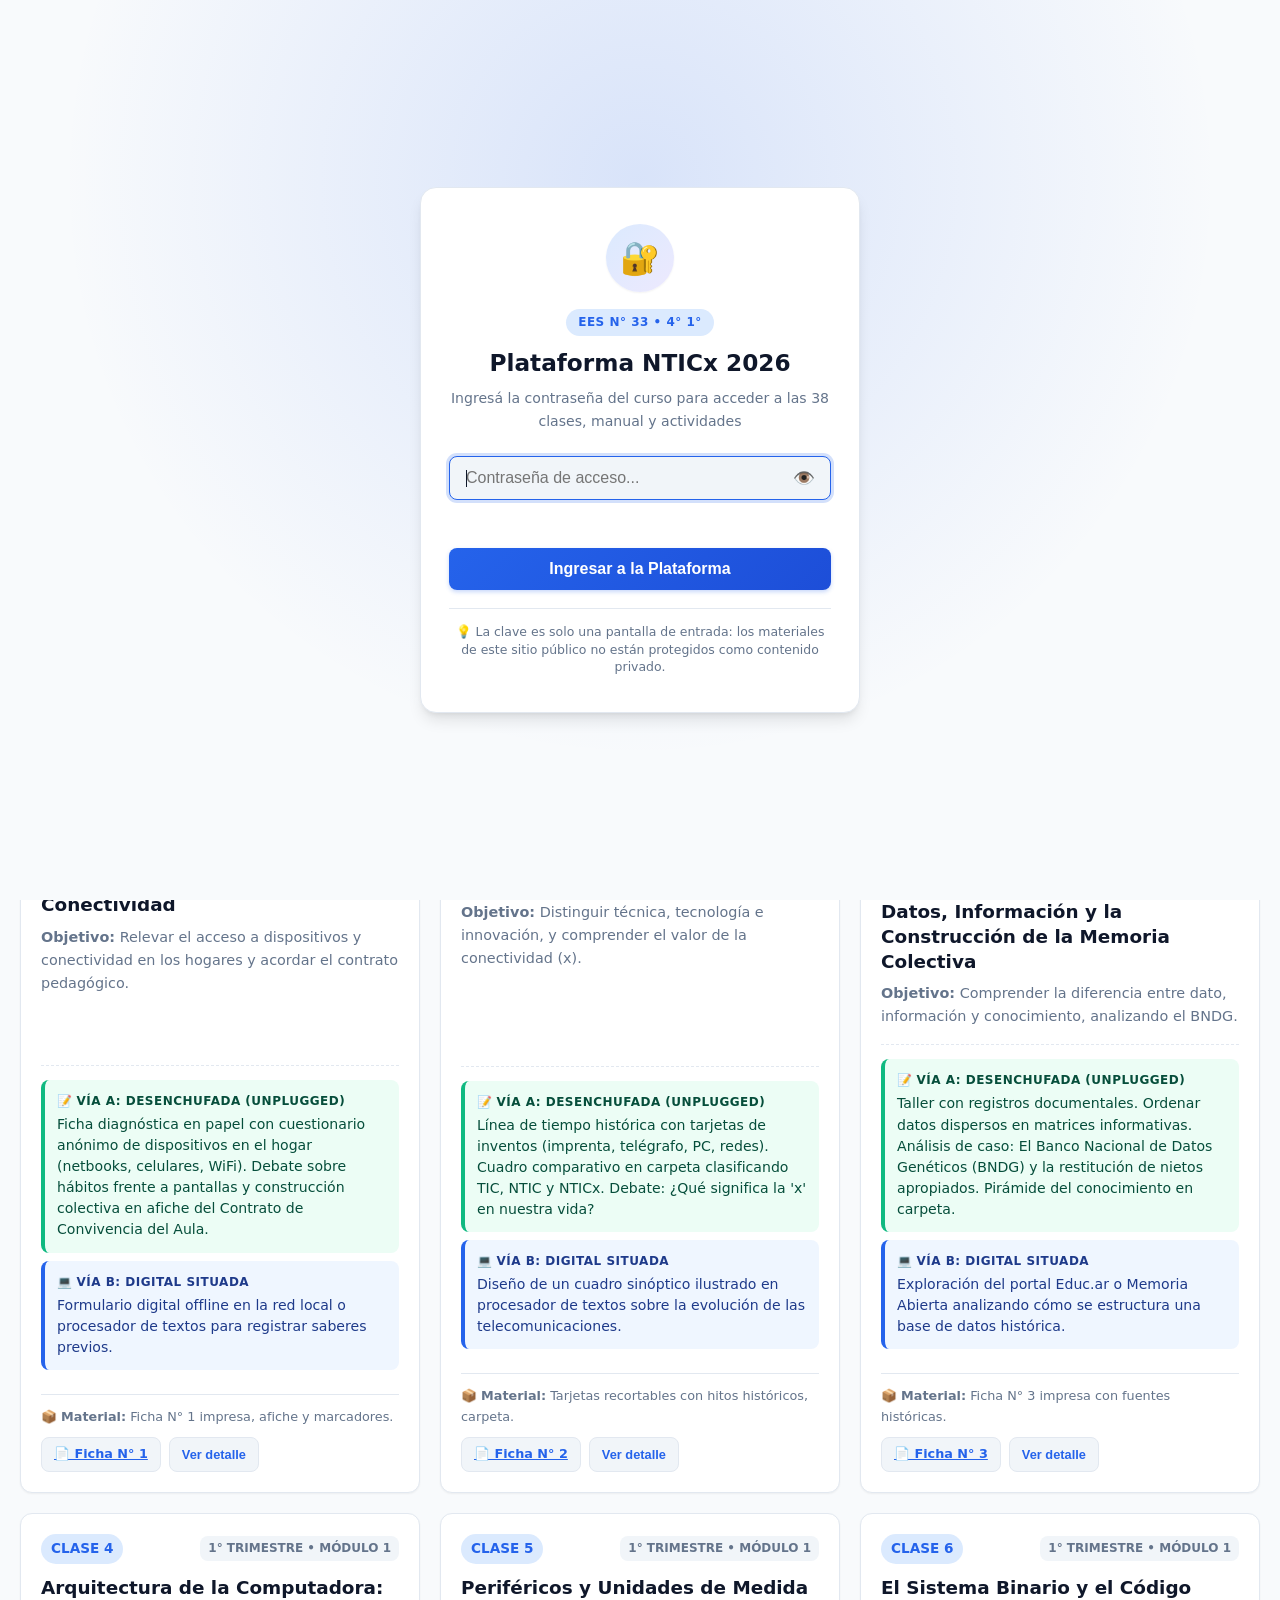
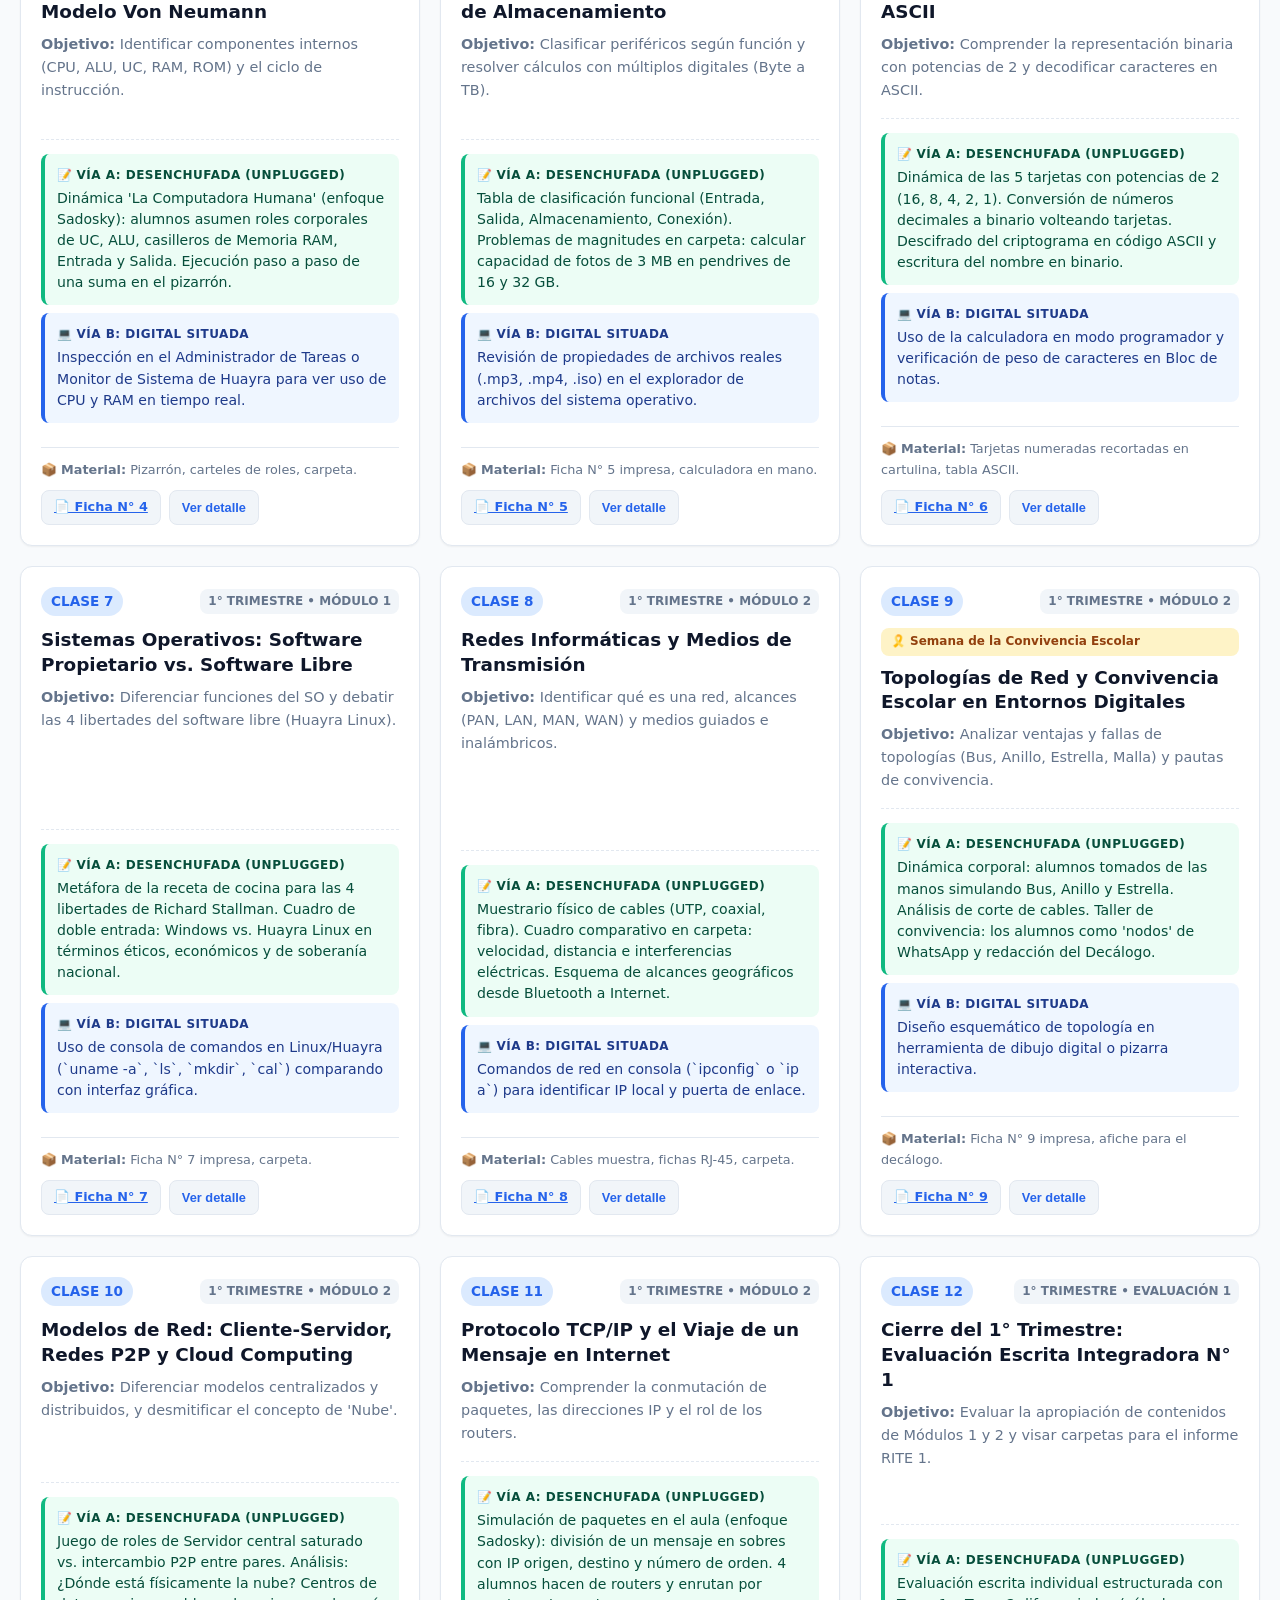
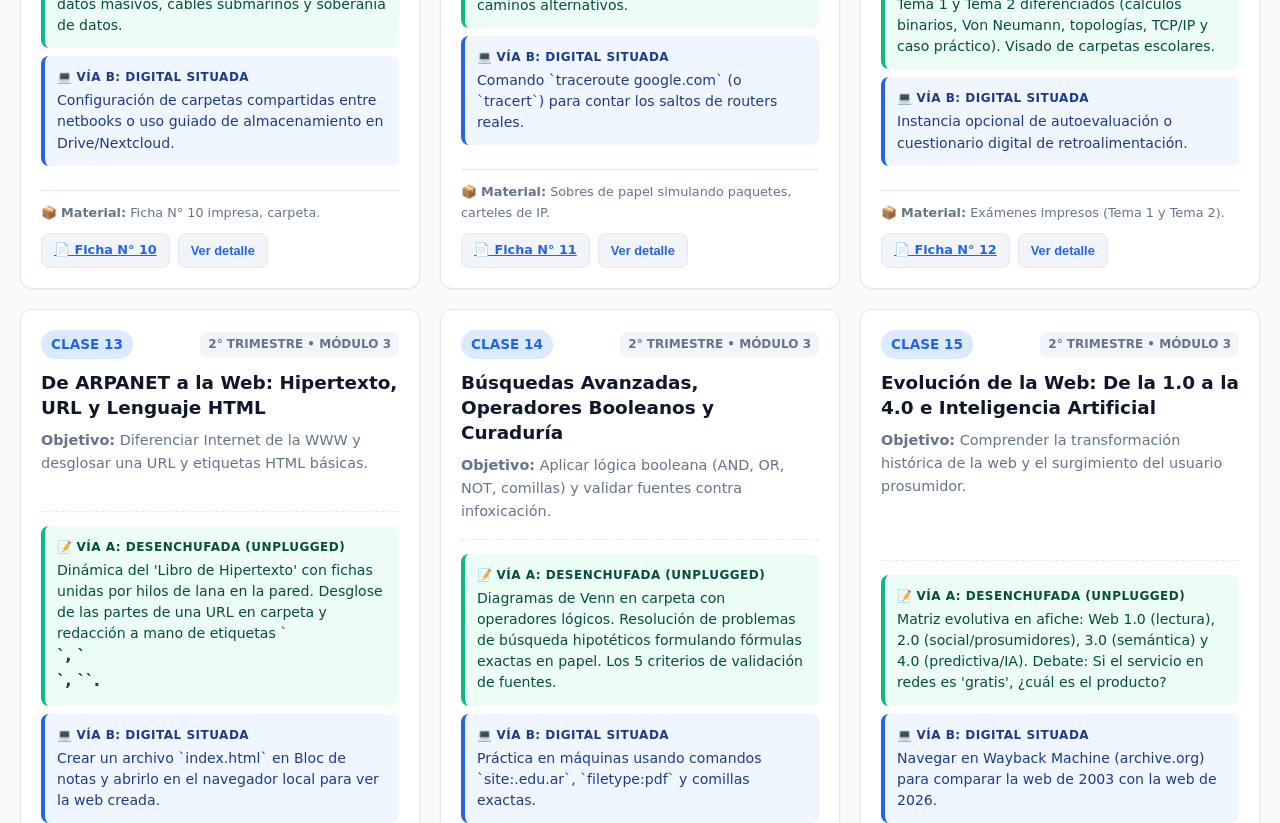
==== commit b39d9d0b: "docs: estructurar bibliografia por modulos, incorporar catalogo de fuentes internacionales e integra" ====
--- a/06_Sitio_Web_Consulta/index.html
+++ b/06_Sitio_Web_Consulta/index.html
@@ -3,11 +3,11 @@
 <head>
   <meta charset="utf-8">
   <meta name="viewport" content="width=device-width, initial-scale=1">
-  <meta http-equiv="refresh" content="0; url=../">
+  <meta http-equiv="refresh" content="0; url=../index.html">
   <title>NTICx 4° Año | EES N° 33</title>
-  <link rel="canonical" href="../">
+  <link rel="canonical" href="../index.html">
 </head>
 <body>
-  <p>Redirigiendo a la <a href="../">plataforma principal de NTICx</a>…</p>
+  <p>Redirigiendo a la <a href="../index.html">plataforma principal de NTICx</a>…</p>
 </body>
 </html>
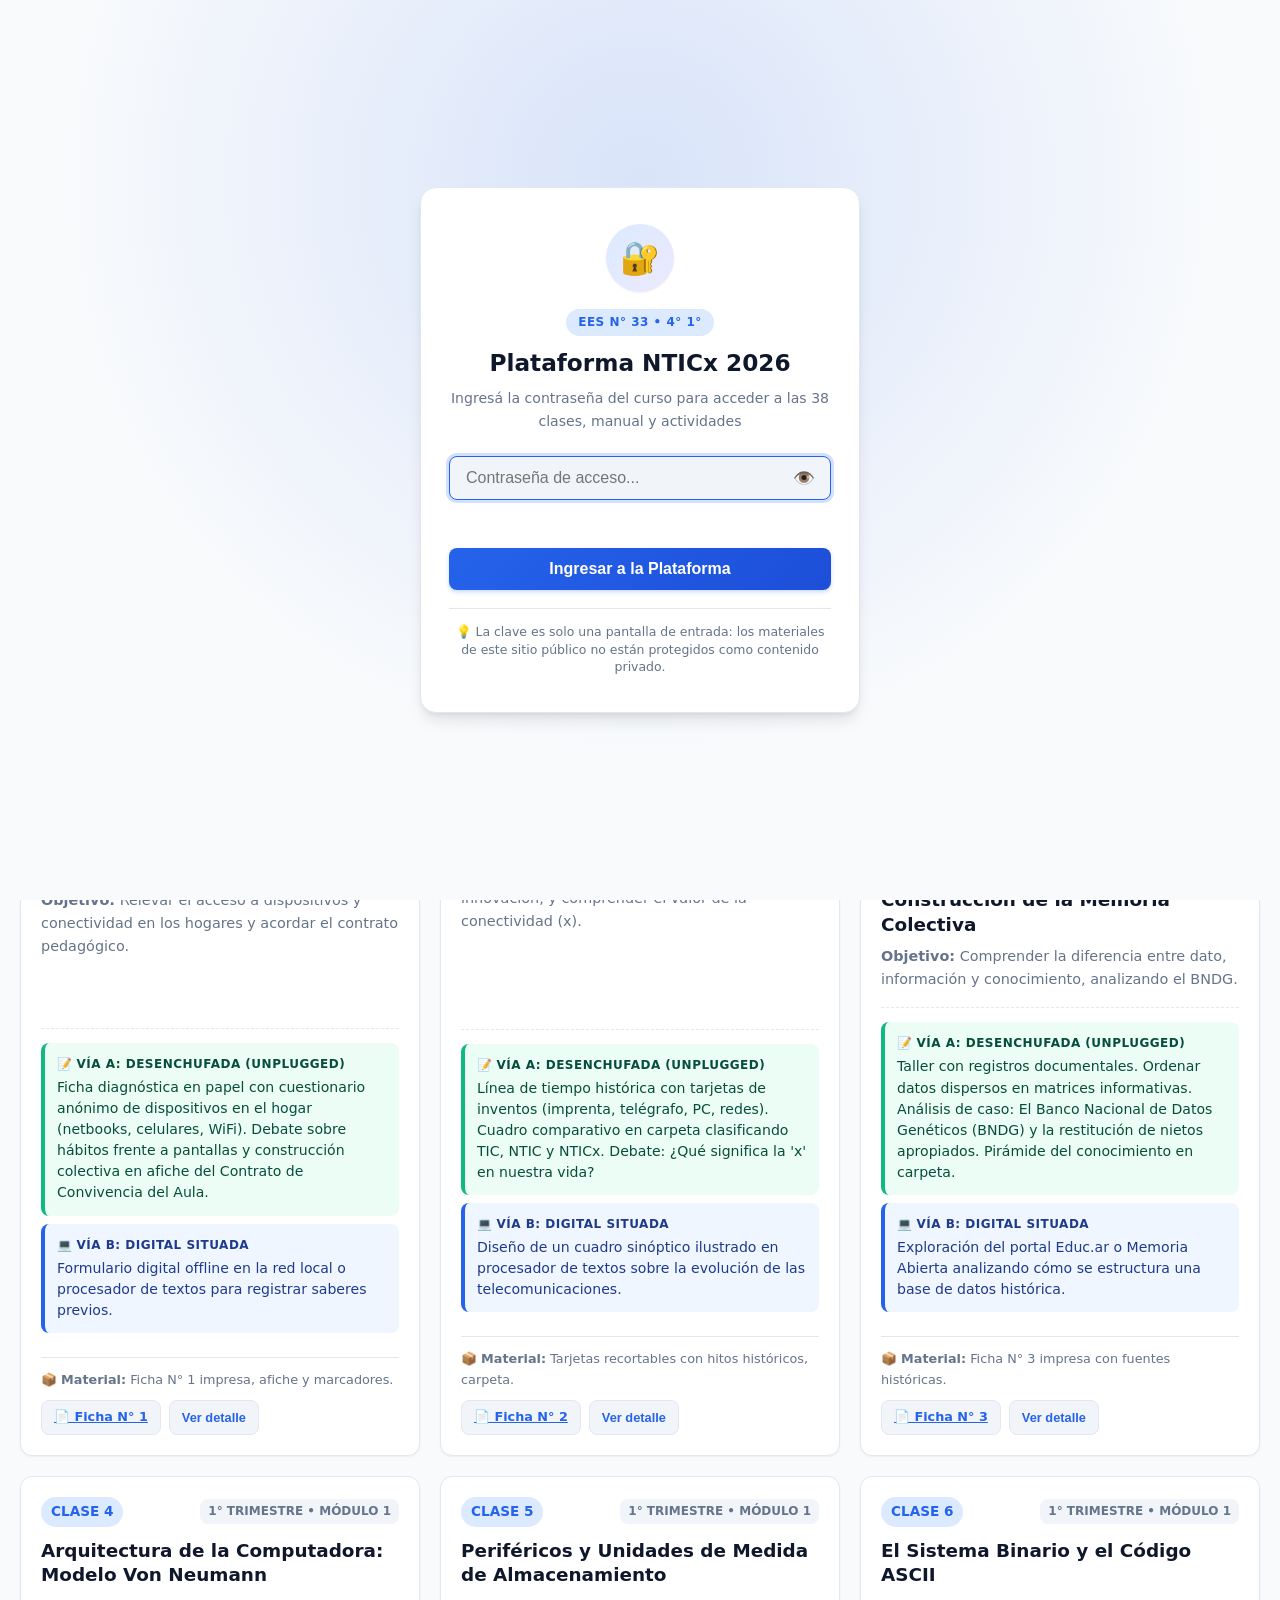
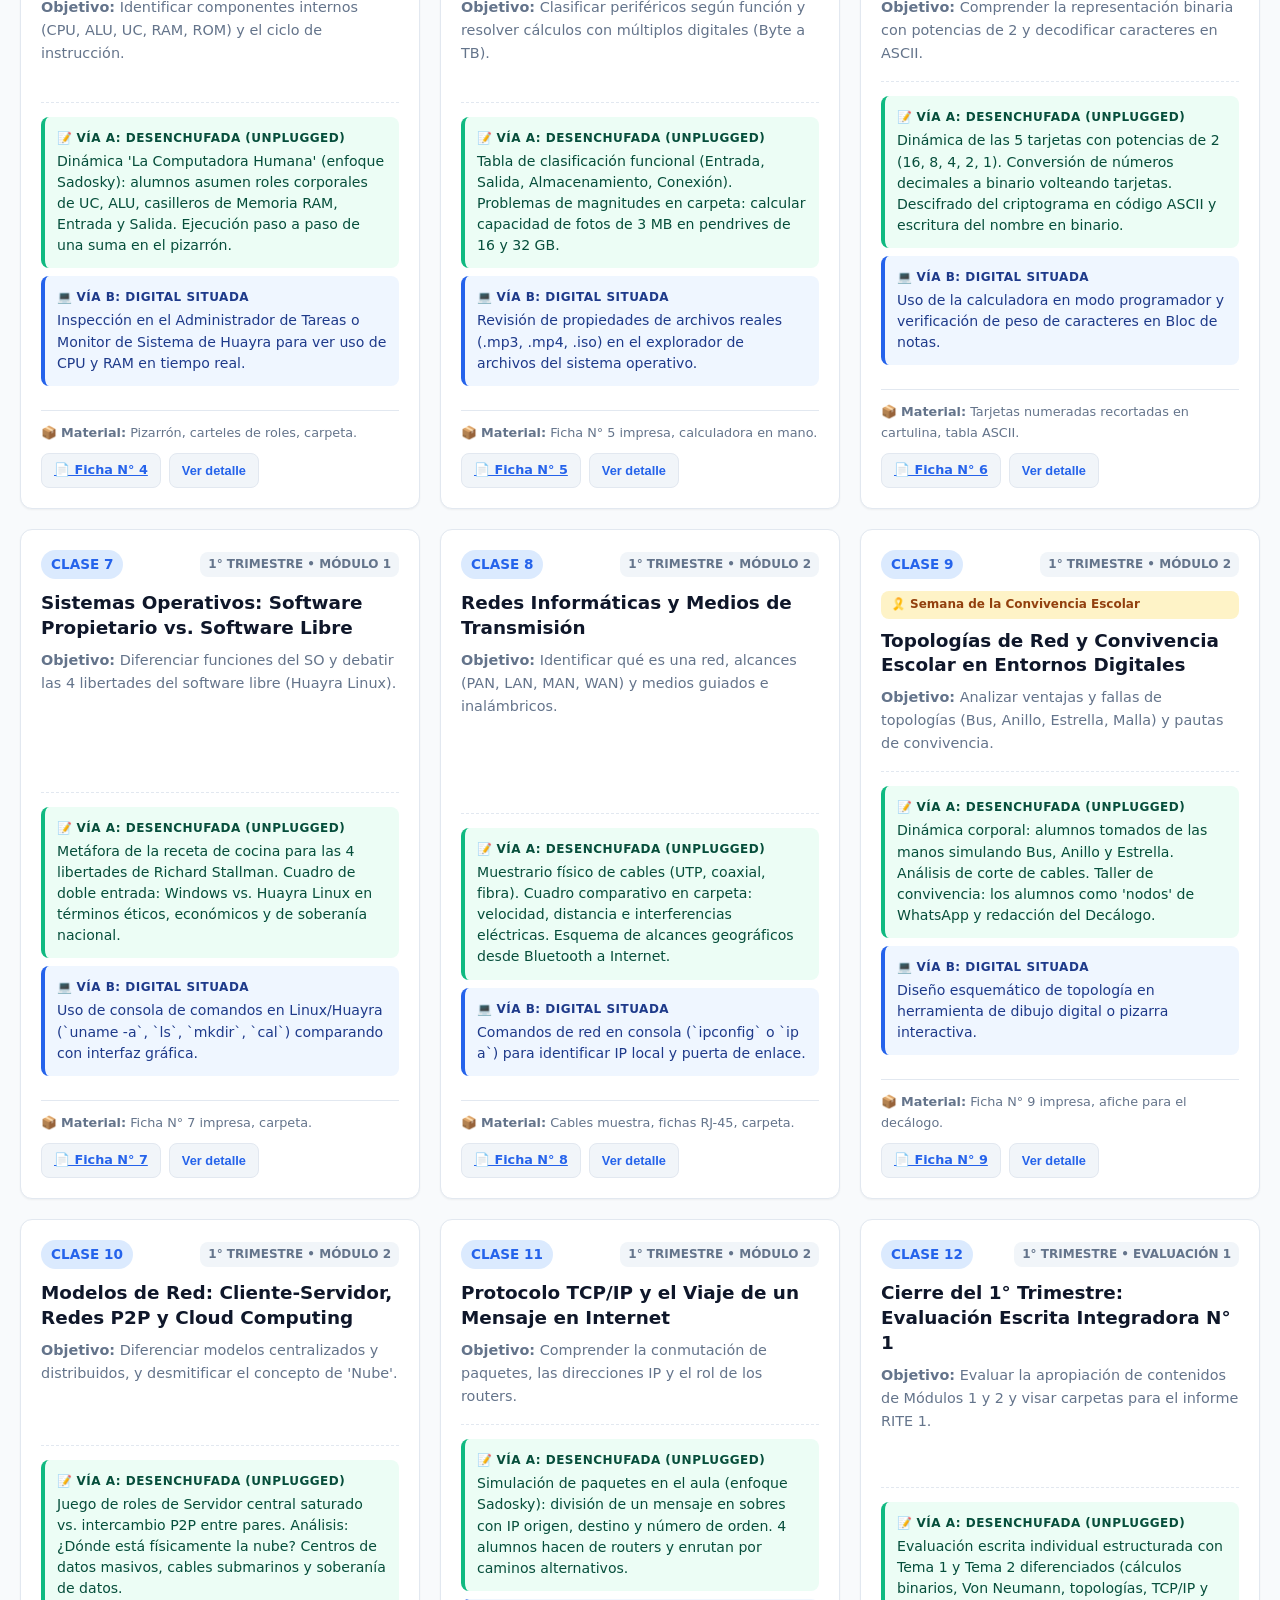
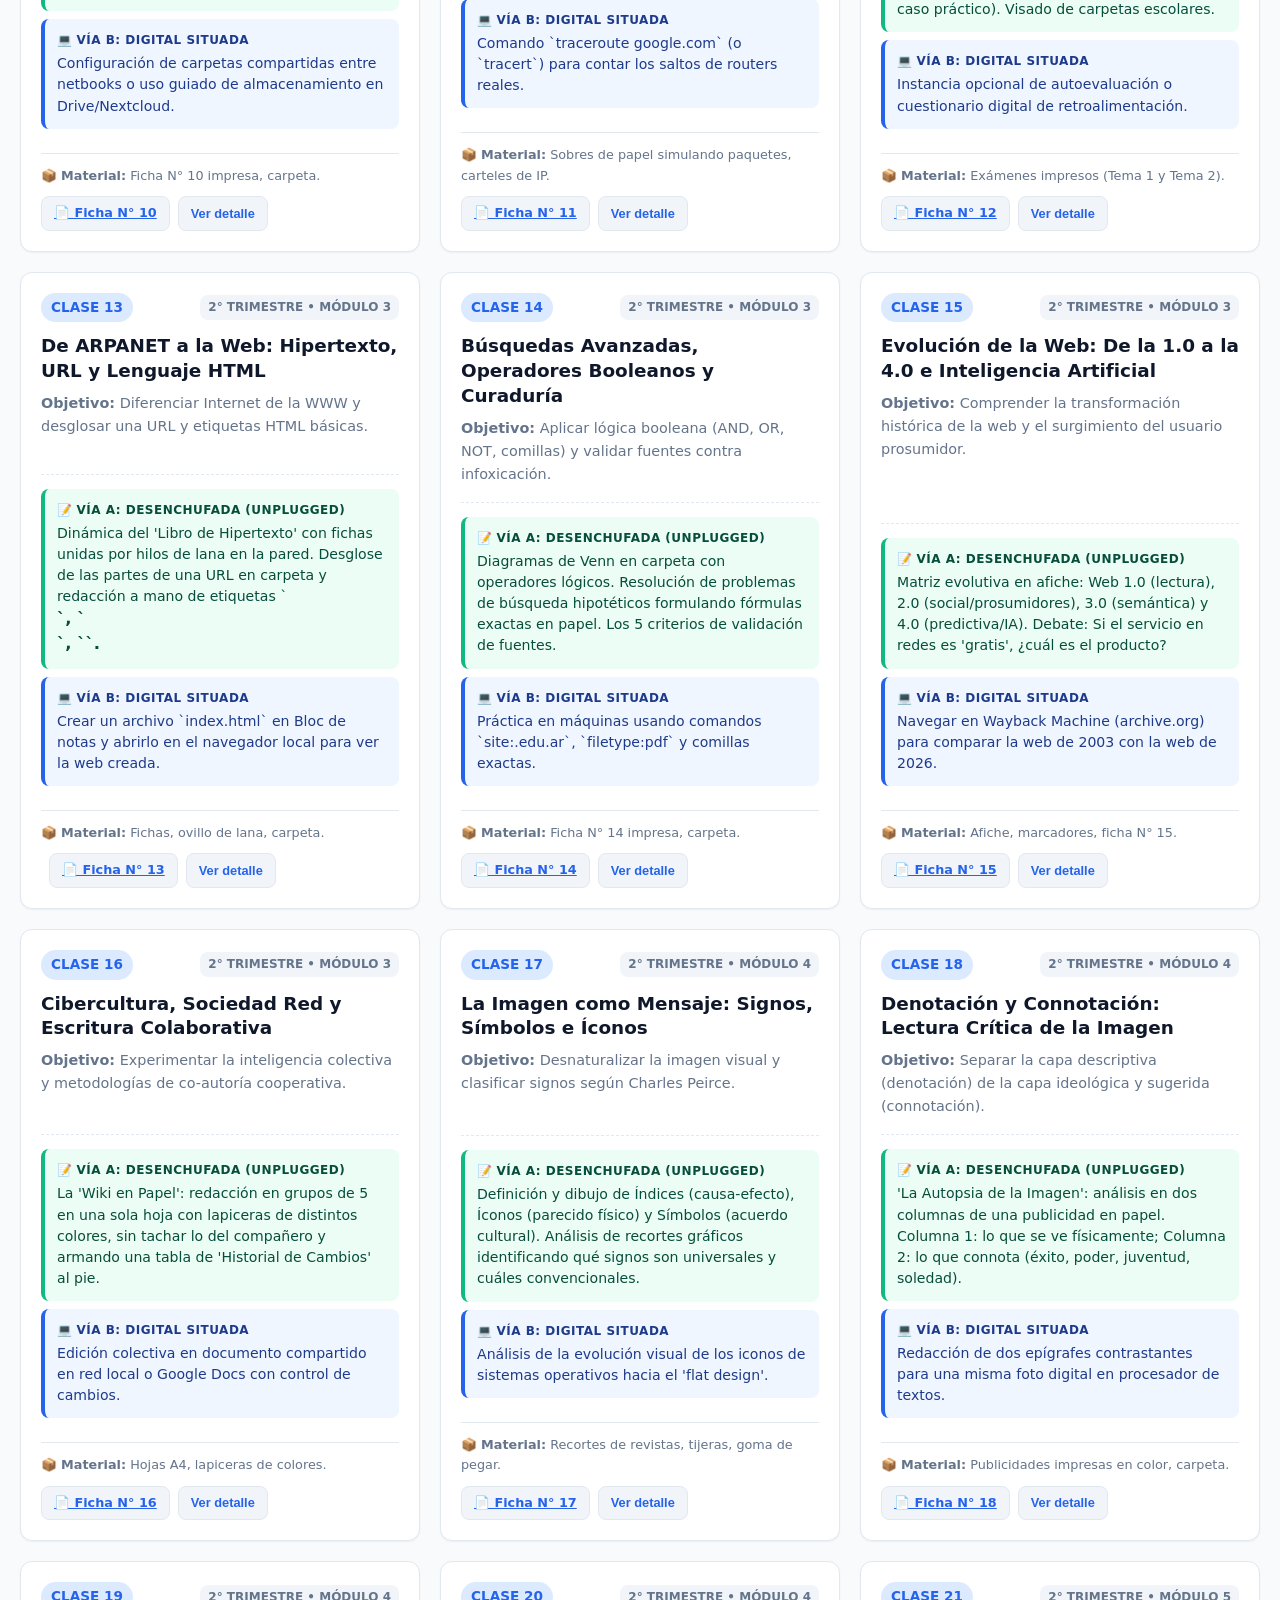
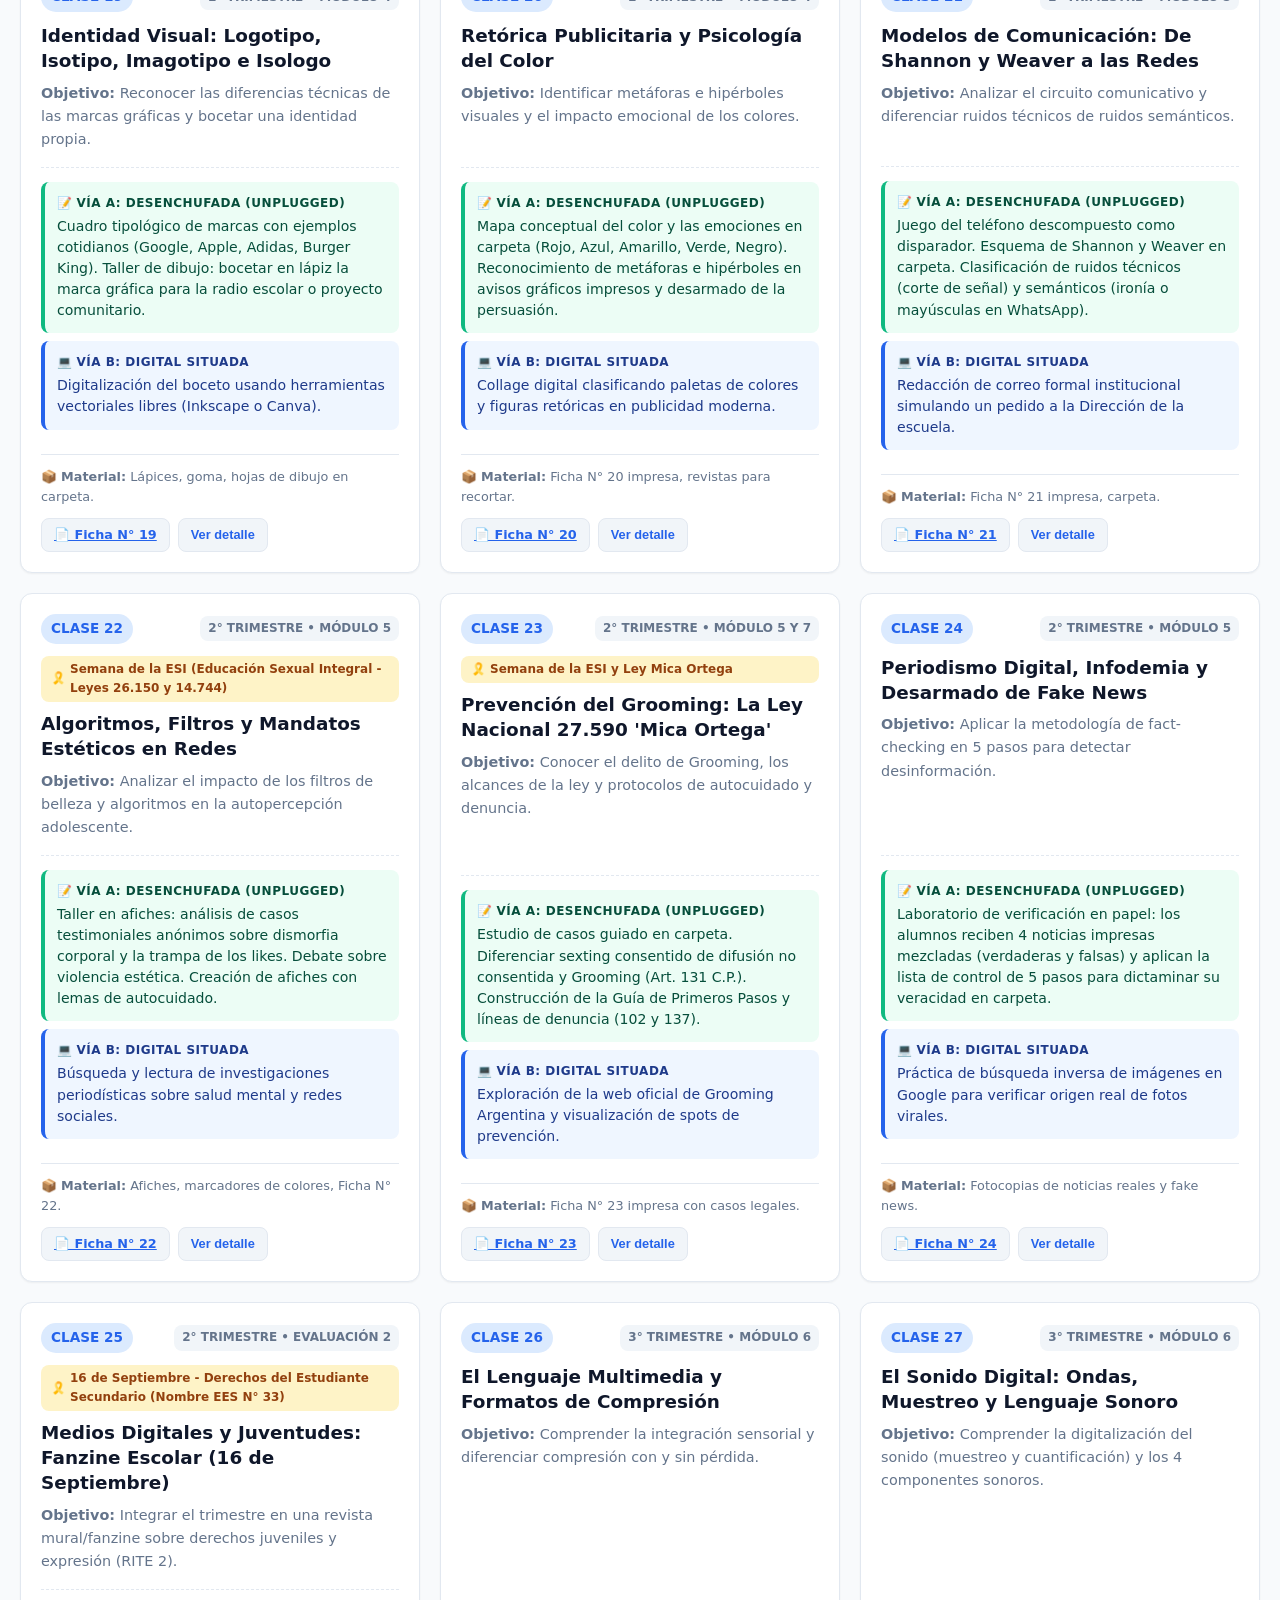
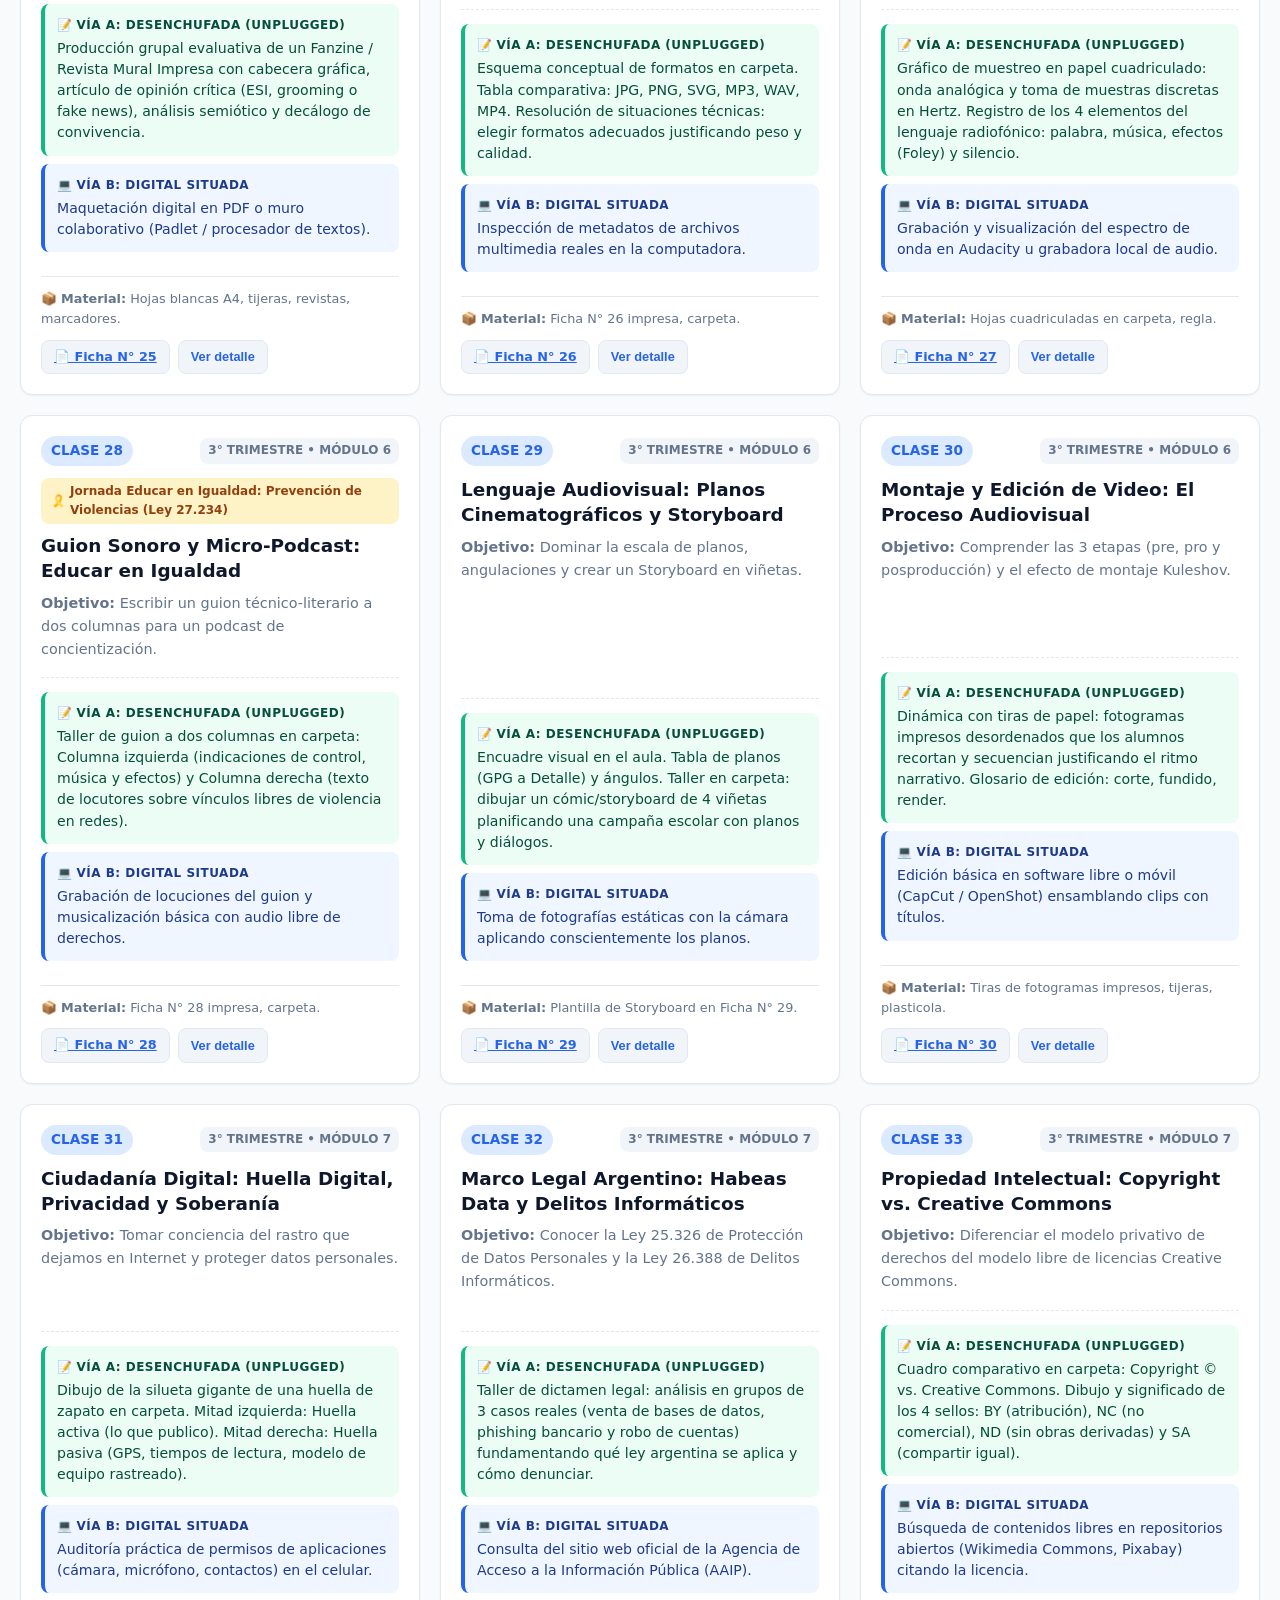
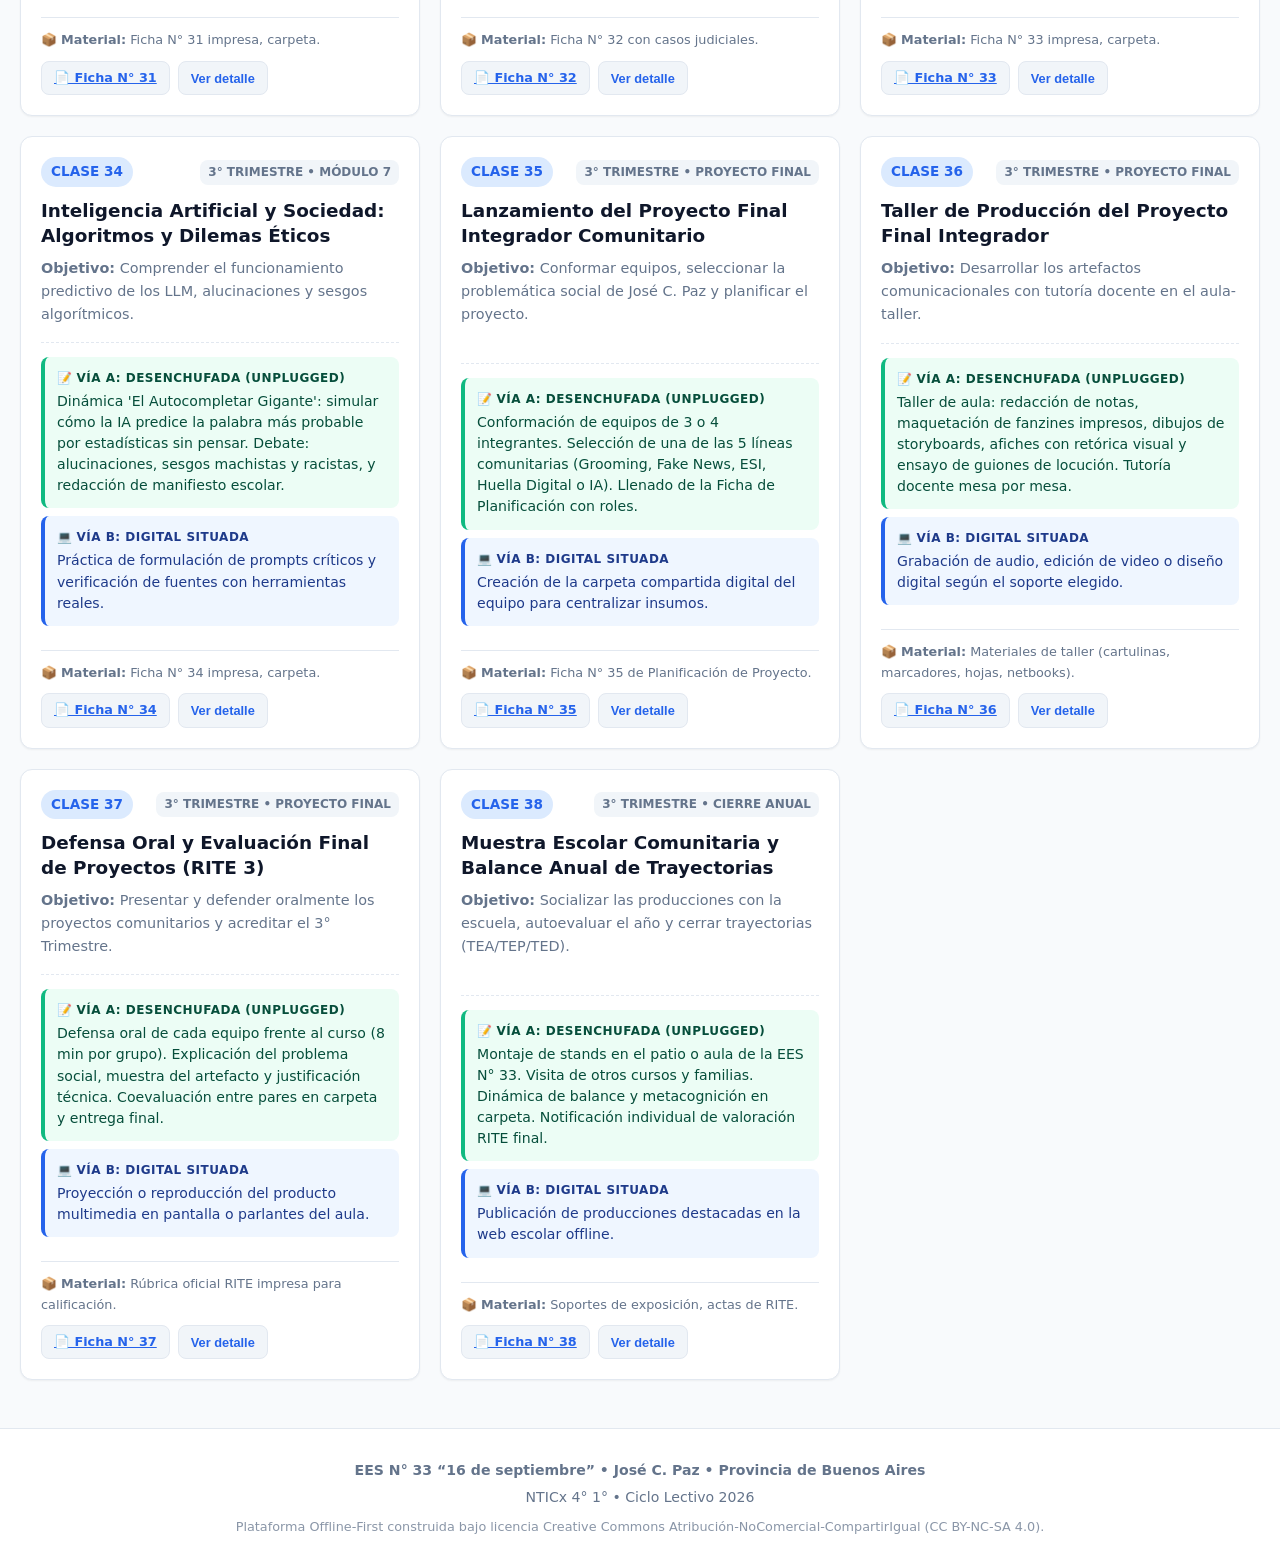
==== commit 9a28ced6: "feat: actualizar plataforma web con catalogo de bibliografia y REA por modulo" ====
--- a/06_Sitio_Web_Consulta/index.html
+++ b/06_Sitio_Web_Consulta/index.html
@@ -1,13 +1,520 @@
-<!doctype html>
+<!DOCTYPE html>
 <html lang="es">
 <head>
-  <meta charset="utf-8">
-  <meta name="viewport" content="width=device-width, initial-scale=1">
-  <meta http-equiv="refresh" content="0; url=../index.html">
-  <title>NTICx 4° Año | EES N° 33</title>
-  <link rel="canonical" href="../index.html">
+  <meta charset="UTF-8">
+  <meta name="viewport" content="width=device-width, initial-scale=1.0">
+  <title>NTICx 4° Año | EES N° 33 "16 de septiembre" (José C. Paz)</title>
+  <meta name="description" content="Plataforma de consulta pedagógica y curricular para la materia NTICx de 4to año. 38 clases con modalidad desenchufada y digital, manual del estudiante, cuadernillo de fichas, evaluaciones y calendario.">
+  <meta name="theme-color" content="#2563eb">
+  <meta property="og:title" content="NTICx 4° Año | EES N° 33">
+  <meta property="og:description" content="38 clases, fichas de actividades, manual, evaluaciones y calendario anual para NTICx.">
+  <meta property="og:type" content="website">
+  <link rel="icon" href="favicon.svg" type="image/svg+xml">
+  <script>document.documentElement.setAttribute('data-theme', location.protocol === 'file:' ? 'light' : (localStorage.getItem('nticx-theme') || 'light'));</script>
+  <link rel="stylesheet" href="styles.css">
 </head>
 <body>
-  <p>Redirigiendo a la <a href="../index.html">plataforma principal de NTICx</a>…</p>
+  <div id="offline-status" class="offline-status" role="status" aria-live="polite" hidden></div>
+
+  <!-- PORTAL DE ACCESO / BLOQUEO CON CONTRASEÑA -->
+  <div id="auth-gate" class="auth-gate">
+    <div class="auth-card" id="auth-card">
+      <div class="auth-icon-circle">🔐</div>
+      <span class="auth-badge">EES N° 33 • 4° 1°</span>
+      <h2 class="auth-title">Plataforma NTICx 2026</h2>
+      <p class="auth-subtitle">Ingresá la contraseña del curso para acceder a las 38 clases, manual y actividades</p>
+
+      <form id="auth-form" class="auth-form" onsubmit="event.preventDefault();">
+        <div class="auth-input-wrapper">
+          <input type="password" id="auth-password-input" class="auth-input" placeholder="Contraseña de acceso..." autocomplete="current-password" required>
+          <button type="button" id="auth-toggle-pwd" class="auth-toggle-visibility" title="Mostrar/Ocultar contraseña">👁️</button>
+        </div>
+        <div id="auth-error-msg" class="auth-error"></div>
+        <button type="submit" id="auth-submit-btn" class="auth-submit-btn">Ingresar a la Plataforma</button>
+      </form>
+
+      <div class="auth-hint">
+        💡 La clave es solo una pantalla de entrada: los materiales de este sitio público no están protegidos como contenido privado.
+      </div>
+    </div>
+  </div>
+
+  <!-- HEADER UNIFICADO -->
+  <header class="header-glass">
+    <div class="header-container">
+      <a href="./" class="brand" aria-label="Plataforma NTICx - EES N° 33">
+        <div class="brand-badge">NTICx</div>
+        <div class="brand-info">
+          <h1>EES N° 33 “16 de septiembre”</h1>
+          <p>4° 1° Secundaria • Ciclo Lectivo 2026</p>
+        </div>
+      </a>
+
+      <!-- NAVEGACIÓN PRINCIPAL -->
+      <nav class="header-nav" aria-label="Navegación principal">
+        <button type="button" class="nav-tab-link active" data-tab="tab-clases">
+          <span class="nav-icon">📅</span> <span class="nav-text">Clases</span>
+        </button>
+        <button type="button" class="nav-tab-link" data-tab="tab-cuadernillo">
+          <span class="nav-icon">📝</span> <span class="nav-text">Fichas</span>
+        </button>
+        <button type="button" class="nav-tab-link" data-tab="tab-manual">
+          <span class="nav-icon">📖</span> <span class="nav-text">Manual</span>
+        </button>
+        <button type="button" class="nav-tab-link" data-tab="tab-evaluaciones">
+          <span class="nav-icon">⚖️</span> <span class="nav-text">Evaluaciones</span>
+        </button>
+        <button type="button" class="nav-tab-link" data-tab="tab-glosario">
+          <span class="nav-icon">🔍</span> <span class="nav-text">Glosario</span>
+        </button>
+        <button type="button" class="nav-tab-link" data-tab="tab-calendario">
+          <span class="nav-icon">🗓️</span> <span class="nav-text">Calendario</span>
+        </button>
+        <button type="button" class="nav-tab-link" data-tab="tab-docente">
+          <span class="nav-icon">👨‍🏫</span> <span class="nav-text">Docente</span>
+        </button>
+      </nav>
+
+      <div class="header-controls">
+        <button id="theme-toggle-btn" class="btn-icon" type="button" title="Cambiar tema">
+          <span class="theme-icon">🌙</span> <span class="control-text">Modo Oscuro</span>
+        </button>
+        <button onclick="window.print()" class="btn-icon" type="button" title="Imprimir pantalla">
+          <span>🖨️</span> <span class="control-text">Imprimir</span>
+        </button>
+        <button id="lock-session-btn" class="btn-icon" type="button" title="Bloquear sesión">
+          <span>🔒</span> <span class="control-text">Bloquear</span>
+        </button>
+      </div>
+    </div>
+  </header>
+
+  <!-- HERO BANNER INSTITUCIONAL -->
+  <section class="hero-banner">
+    <div class="hero-content">
+      <span class="hero-tag">CICLO LECTIVO 2026 • DGCyE PROVINCIA DE BUENOS AIRES</span>
+      <h2 class="hero-title">Nuevas Tecnologías de la Información y la Conectividad</h2>
+      <p class="hero-subtitle">
+        Recorrido anual de <strong>38 clases</strong> alineado al Diseño Curricular DGCyE de <strong>siete módulos</strong>, con <strong>Doble Vía Pedagógica</strong>: actividades desenchufadas garantizadas y alternativas digitales situadas.
+      </p>
+
+      <div class="hero-meta-pills">
+        <span class="hero-pill">💻 7 Módulos Curriculares</span>
+        <span class="hero-pill">⏱️ 38 Clases de 2 Horas</span>
+        <span class="hero-pill">🧩 Didáctica Sadosky Unplugged</span>
+        <span class="hero-pill">📚 Manual Maipué Integrado</span>
+        <span class="hero-pill">🎗️ ESI, Memoria y Grooming (Ley 27.590)</span>
+      </div>
+    </div>
+  </section>
+
+  <!-- PESTAÑAS SECUNDARIAS -->
+  <nav class="nav-tabs-container">
+    <div class="nav-tabs" role="tablist" aria-label="Secciones de la plataforma">
+      <button class="tab-btn active" type="button" role="tab" aria-selected="true" aria-controls="tab-clases" data-target="tab-clases">
+        <span>📅</span> Clases (1 a 38)
+      </button>
+      <button class="tab-btn" type="button" role="tab" aria-selected="false" aria-controls="tab-cuadernillo" data-target="tab-cuadernillo">
+        <span>📝</span> Fichas de Actividades
+      </button>
+      <button class="tab-btn" type="button" role="tab" aria-selected="false" aria-controls="tab-manual" data-target="tab-manual">
+        <span>📖</span> Manual del Estudiante
+      </button>
+      <button class="tab-btn" type="button" role="tab" aria-selected="false" aria-controls="tab-evaluaciones" data-target="tab-evaluaciones">
+        <span>⚖️</span> Evaluaciones y RITE
+      </button>
+      <button class="tab-btn" type="button" role="tab" aria-selected="false" aria-controls="tab-glosario" data-target="tab-glosario">
+        <span>🔍</span> Glosario Técnico
+      </button>
+      <button class="tab-btn" type="button" role="tab" aria-selected="false" aria-controls="tab-calendario" data-target="tab-calendario">
+        <span>🗓️</span> Calendario 2026
+      </button>
+      <button class="tab-btn" type="button" role="tab" aria-selected="false" aria-controls="tab-docente" data-target="tab-docente">
+        <span>👨‍🏫</span> Marco Docente
+      </button>
+    </div>
+  </nav>
+
+  <!-- CONTENIDO PRINCIPAL -->
+  <main class="main-container">
+
+    <!-- TAB 1: CLASES Y CRONOGRAMA MAESTRO -->
+    <section id="tab-clases" class="tab-content active" role="tabpanel">
+      <!-- BANNER DE DOBLE VÍA -->
+      <div class="dual-mode-banner">
+        <div class="dual-mode-info">
+          <h3><span>⚡</span> Enfoque de Doble Vía Pedagógica</h3>
+          <p>Elegí qué actividades visualizar según el estado del aula hoy (computadoras y conectividad disponibles):</p>
+        </div>
+        <div class="mode-switch-group">
+          <button class="mode-switch-btn active" data-mode="both">Ambas Vías</button>
+          <button class="mode-switch-btn" data-mode="unplugged">📝 Solo Desenchufada</button>
+          <button class="mode-switch-btn" data-mode="digital">💻 Solo Digital</button>
+        </div>
+      </div>
+
+      <!-- BARRA DE FILTROS Y BÚSQUEDA -->
+      <div class="toolbar">
+        <div class="search-box">
+          <span class="search-icon">🔍</span>
+          <input type="text" id="class-search-input" class="search-input" placeholder="Buscar clase por tema, palabra clave, efeméride o software...">
+        </div>
+
+        <div class="filter-group">
+          <button class="filter-btn active" data-trim="todos">Todas (38)</button>
+          <button class="filter-btn" data-trim="1">1° Trimestre (1-12)</button>
+          <button class="filter-btn" data-trim="2">2° Trimestre (13-25)</button>
+          <button class="filter-btn" data-trim="3">3° Trimestre (26-38)</button>
+        </div>
+      </div>
+
+      <!-- GRILLA DINÁMICA DE CLASES -->
+      <div id="classes-container" class="classes-grid">
+        <!-- Renderizado dinámico vía app.js -->
+      </div>
+    </section>
+
+    <!-- TAB 2: CUADERNILLO Y FICHAS DE TRABAJO -->
+    <section id="tab-cuadernillo" class="tab-content" role="tabpanel">
+      <div style="background: var(--bg-card); border: 1px solid var(--border-color); border-radius: var(--radius-md); padding: 24px; margin-bottom: 24px; box-shadow: var(--shadow-sm);">
+        <h2 style="color: var(--primary); margin-bottom: 8px;">📝 Cuadernillo y Fichas de Actividades (1 a 38)</h2>
+        <p style="color: var(--text-muted); margin-bottom: 16px; line-height: 1.6;">
+          Cada clase cuenta con su ficha individual homologada para resolver en la carpeta física de hojas N° 3 o cuaderno. Todas las actividades están diseñadas para resolverse sin necesidad obligatoria de computadoras o Internet.
+        </p>
+
+        <div style="display: flex; gap: 10px; flex-wrap: wrap;">
+          <a href="documento.html?archivo=04_Cuadernillo_Actividades/Cuadernillo_Actividades_38_Clases.md" class="btn-icon">
+            <span>📖</span> Abrir Cuadernillo Completo (38 Fichas)
+          </a>
+          <a href="documento.html?archivo=03_Guia_Estudiantes/Manual_Estudiante_NTICX.md" class="btn-icon">
+            <span>📚</span> Manual del Estudiante
+          </a>
+          <button onclick="window.print()" class="btn-icon" type="button">
+            <span>🖨️</span> Imprimir para Fotocopias
+          </button>
+        </div>
+      </div>
+
+      <!-- BARRA DE BÚSQUEDA Y FILTRO DE FICHAS -->
+      <div class="materials-toolbar">
+        <div class="materials-search-row">
+          <input type="search" id="fichas-search-input" class="materials-search-input" placeholder="🔍 Buscar ficha por tema, palabra clave o número (ej. binario, von neumann, grooming, ficha 12)..." aria-label="Buscar fichas">
+        </div>
+        <div class="materials-filter-chips" role="group" aria-label="Filtrar fichas por trimestre">
+          <button type="button" class="filter-chip-btn fichas-chip-btn active" data-filter="todos">Todas las Fichas (38)</button>
+          <button type="button" class="filter-chip-btn fichas-chip-btn" data-filter="1">1° Trimestre (Fichas 1 a 12)</button>
+          <button type="button" class="filter-chip-btn fichas-chip-btn" data-filter="2">2° Trimestre (Fichas 13 a 25)</button>
+          <button type="button" class="filter-chip-btn fichas-chip-btn" data-filter="3">3° Trimestre (Fichas 26 a 38)</button>
+        </div>
+      </div>
+
+      <!-- GRILLA DINÁMICA DE LAS 38 FICHAS -->
+      <div id="fichas-grid-container" class="resource-cards-grid">
+        <!-- Renderizado dinámico vía app.js -->
+      </div>
+    </section>
+
+    <!-- TAB 3: MANUAL TEÓRICO DEL ESTUDIANTE -->
+    <section id="tab-manual" class="tab-content" role="tabpanel">
+      <section class="curriculum-map" aria-labelledby="curriculum-map-title">
+        <h2 id="curriculum-map-title">Los siete módulos del Diseño Curricular DGCyE</h2>
+        <p>La Alfabetización Digital-Informacional articula dimensiones tecnológicas, comunicativas y sociales con una mirada crítica. El proyecto integrador funciona como cierre que recupera estos módulos; no es un octavo módulo curricular.</p>
+        <ol class="curriculum-module-list">
+          <li>Informática-computacional</li>
+          <li>Redes digitales de información</li>
+          <li>Manejo de la información</li>
+          <li>Componentes de imagen visual</li>
+          <li>Medios digitales de comunicación y colaboración</li>
+          <li>Multimedia</li>
+          <li>Ciudadanía digital</li>
+        </ol>
+        <div class="curriculum-extension">
+          <h3>Actualizaciones complementarias, no excluyentes</h3>
+          <p>Se pueden integrar, sin reemplazar los saberes curriculares: verificación de contenidos sintéticos y deepfakes; privacidad, huella y seguridad frente a engaños digitales; sesgos y límites de la IA generativa; accesibilidad (subtítulos, texto alternativo y contraste) y bienestar en entornos digitales.</p>
+          <p><strong>También sin Internet:</strong> análisis con capturas y fuentes impresas, simulación en papel de recomendaciones algorítmicas y listas de cotejo para revisar privacidad y accesibilidad.</p>
+        </div>
+      </section>
+      <div class="manual-grid">
+        <aside class="manual-sidebar">
+          <div class="manual-nav-title">Módulos del Manual</div>
+          <ul id="manual-nav" class="manual-nav-list">
+            <!-- Items generados en app.js -->
+          </ul>
+        </aside>
+
+        <article id="manual-viewer" class="manual-viewer">
+          <!-- Contenido del módulo seleccionado -->
+        </article>
+      </div>
+    </section>
+
+    <!-- TAB 4: EVALUACIONES Y RÉGIMEN RITE -->
+    <section id="tab-evaluaciones" class="tab-content" role="tabpanel">
+      <div style="margin-bottom: 24px;">
+        <h2 style="color: var(--primary); margin-bottom: 6px;">⚖️ Sistema de Evaluación y Acreditación de Trayectorias</h2>
+        <p style="color: var(--text-muted);">
+          Régimen académico oficial de la Provincia de Buenos Aires (DGCyE): Evaluación formativa, procesual y continua.
+        </p>
+      </div>
+
+      <div class="eval-card-grid">
+        <div class="eval-card">
+          <span class="eval-card-badge">CLASE 1 • INICIAL</span>
+          <h3>Evaluación Diagnóstica</h3>
+          <p>Relevamiento de saberes previos, encuesta anónima de dispositivos y conectividad en los hogares de José C. Paz, y firma del contrato pedagógico.</p>
+          <a href="documento.html?archivo=05_Evaluaciones/Evaluacion_Diagnostica_Inicial.md" class="btn-detail" style="text-align: center; text-decoration: none;">Ver instrumento →</a>
+        </div>
+
+        <div class="eval-card">
+          <span class="eval-card-badge">CLASE 12 • 1° TRIMESTRE</span>
+          <h3>Evaluación Escrita Integradora N° 1</h3>
+          <p>Examen estructurado con Tema 1 y Tema 2 diferenciados: Von Neumann, sistema binario, unidades de almacenamiento, software libre y redes TCP/IP.</p>
+          <div style="display:flex; gap:6px; margin-top:auto;">
+            <a href="documento.html?archivo=05_Evaluaciones/Evaluacion_Trimestral_1.md&vista=estudiantes" class="btn-detail" style="flex:1; text-align: center; text-decoration: none;">Estudiantes</a>
+            <a href="documento.html?archivo=05_Evaluaciones/Evaluacion_Trimestral_1.md&audiencia=docente" class="btn-detail" style="flex:1; text-align: center; text-decoration: none;">Docente RITE</a>
+          </div>
+        </div>
+
+        <div class="eval-card">
+          <span class="eval-card-badge">CLASE 25 • 2° TRIMESTRE</span>
+          <h3>Trabajo Práctico Evaluativo N° 2</h3>
+          <p>Producción comunicacional en grupos conmemorando el 16 de Septiembre. Integra diseño de marcas, artículo con ESI / Ley Mica Ortega y análisis semiótico.</p>
+          <a href="documento.html?archivo=05_Evaluaciones/Trabajo_Practico_Evaluativo_2.md" class="btn-detail" style="text-align: center; text-decoration: none;">Ver pautas y rúbrica →</a>
+        </div>
+
+        <div class="eval-card">
+          <span class="eval-card-badge">CLASES 35 A 38 • 3° TRIMESTRE</span>
+          <h3>Proyecto Final Integrador (ABP)</h3>
+          <p>Campaña sociocomunitaria sobre problemáticas de José C. Paz (Grooming, Fake News, ESI o Privacidad). Guion previo, producto multimedia, defensa oral y acreditación RITE.</p>
+          <a href="documento.html?archivo=05_Evaluaciones/Proyecto_Integrador_Anual_3.md" class="btn-detail" style="text-align: center; text-decoration: none;">Ver proyecto y rúbrica →</a>
+        </div>
+      </div>
+
+      <!-- RITE BANNER -->
+      <div class="rite-banner">
+        <h3>📋 Escala Oficial de Valoración de Trayectorias (RITE)</h3>
+        <div class="rite-grid">
+          <div class="rite-box tea">
+            <h4 style="font-weight: 800; margin-bottom: 4px;">TEA</h4>
+            <p><strong>Trayectoria Educativa Avanzada:</strong> Estudiantes que alcanzaron los aprendizajes prioritarios con autonomía, regularidad activa y fundamentación sólida.</p>
+          </div>
+          <div class="rite-box tep">
+            <h4 style="font-weight: 800; margin-bottom: 4px;">TEP</h4>
+            <p><strong>Trayectoria Educativa en Proceso:</strong> Estudiantes que requieren instancias de intensificación para afianzar contenidos teóricos o completar fichas de actividades.</p>
+          </div>
+          <div class="rite-box ted">
+            <h4 style="font-weight: 800; margin-bottom: 4px;">TED</h4>
+            <p><strong>Trayectoria Educativa Discontinua:</strong> Estudiantes con escasa vinculación o aprendizajes no alcanzados. Requieren plan intensivo focalizado en diciembre y febrero.</p>
+          </div>
+        </div>
+      </div>
+    </section>
+
+    <!-- TAB 5: GLOSARIO TÉCNICO INTERACTIVO -->
+    <section id="tab-glosario" class="tab-content" role="tabpanel">
+      <div class="toolbar">
+        <div class="search-box">
+          <span class="search-icon">🔍</span>
+          <input type="text" id="glossary-search-input" class="search-input" placeholder="Buscar término técnico (ej: ALU, Grooming, Habeas Data, TCP/IP, Bit)...">
+        </div>
+      </div>
+
+      <div id="glossary-container" class="glossary-grid">
+        <!-- Generado en app.js -->
+      </div>
+    </section>
+
+    <!-- TAB 6: CALENDARIO ESCOLAR ANUAL 2026 -->
+    <section id="tab-calendario" class="tab-content" role="tabpanel">
+      <div style="background: var(--bg-card); border: 1px solid var(--border-color); border-radius: var(--radius-md); padding: 24px; margin-bottom: 24px; box-shadow: var(--shadow-sm);">
+        <h2 style="color: var(--primary); margin-bottom: 6px;">🗓️ Calendario Escolar y Planificación Anual 2026</h2>
+        <p style="color: var(--text-muted); line-height: 1.6;">
+          Fechas generales del calendario escolar 2026 en la Provincia de Buenos Aires (DGCyE), con feriados, días no laborables y receso. La secuencia de NTICx se organiza en tres trimestres y no se debe confundir con estos períodos cuatrimestrales del calendario escolar.
+        </p>
+      </div>
+
+      <div class="calendar-info" aria-label="Hitos del ciclo lectivo 2026">
+        <div class="calendar-period first">
+          <strong>1° cuatrimestre</strong>
+          <span>2 de marzo al 17 de julio</span>
+        </div>
+        <div class="calendar-period second">
+          <strong>2° cuatrimestre</strong>
+          <span>3 de agosto al 22 de diciembre</span>
+        </div>
+        <div class="calendar-period recess">
+          <strong>Receso invernal</strong>
+          <span>20 al 31 de julio</span>
+        </div>
+      </div>
+
+      <p class="calendar-legend">
+        <span class="legend-item holiday"></span> Feriado o día turístico 
+        <span class="legend-item period-start"></span> Inicio de cuatrimestre 
+        <span class="legend-item period-end"></span> Fin de cuatrimestre
+      </p>
+      <p class="calendar-curriculum-note"><strong>Para NTICx:</strong> las clases y evaluaciones de la materia están agrupadas en tres trimestres (clases 1–12, 13–25 y 26–38). Las fechas de inicio y cierre que se muestran arriba corresponden al calendario escolar provincial.</p>
+
+      <div id="calendar-grid" class="calendar-grid" aria-label="Calendario del año 2026">
+        <!-- Renderizado dinámico vía app.js -->
+      </div>
+
+      <p class="calendar-source">
+        Fechas escolares según el <a href="https://www.argentina.gob.ar/capital-humano/educacion/calendario-escolar-2026" target="_blank" rel="noopener noreferrer">Calendario Escolar 2026</a> y feriados oficiales según <a href="https://www.argentina.gob.ar/feriados" target="_blank" rel="noopener noreferrer">Argentina.gob.ar</a>.
+      </p>
+    </section>
+
+    <!-- TAB 7: MARCO DOCENTE Y NORMATIVO -->
+    <section id="tab-docente" class="tab-content" role="tabpanel">
+      <div style="background: var(--bg-card); border: 1px solid var(--border-color); border-radius: var(--radius-md); padding: 28px; box-shadow: var(--shadow-sm);">
+        <h2 style="color: var(--primary); margin-bottom: 12px;">👨‍🏫 Marco Didáctico y Planificación Curricular</h2>
+        
+        <p style="margin-bottom: 20px; line-height: 1.7;">
+          Esta propuesta pedagógica está planificada para el espacio curricular <strong>NTICx de 4° año</strong> de la Escuela Secundaria bonaerense, bajo las pautas de la Dirección General de Cultura y Educación (DGCyE, Resolución 2496/07 y Diseño Curricular para ES4).
+        </p>
+
+        <div class="resource-cards-grid" style="margin-bottom: 28px;">
+          <a class="card-item-modern" href="documento.html?archivo=02_Guia_Docente/Guia_Docente_NTICX.md&audiencia=docente">
+            <div class="card-item-header">
+              <span class="badge-num-pill doc">Orientaciones</span>
+              <span class="card-item-module">Didáctica y RITE</span>
+            </div>
+            <h3 class="card-item-title">Guía Docente de NTICx</h3>
+            <p class="card-item-desc">Estrategias para el aula-taller desenchufada, manejo de la brecha digital, abordaje de temas sensibles y rúbricas RITE.</p>
+            <div class="card-item-footer">
+              <span>👨‍🏫 Equipo Docente</span>
+              <span class="action-cue">Abrir guía →</span>
+            </div>
+          </a>
+
+          <a class="card-item-modern" href="documento.html?archivo=01_Planificacion_y_Cronograma/Planificacion_Anual_NTICX_2026_Actualizada.md&audiencia=docente">
+            <div class="card-item-header">
+              <span class="badge-num-pill doc">Plan Curricular</span>
+              <span class="card-item-module">Ciclo 2026</span>
+            </div>
+            <h3 class="card-item-title">Planificación Anual de NTICx</h3>
+            <p class="card-item-desc">Fundamentación, objetivos de aprendizaje, contenidos por trimestre, criterios de evaluación y articulación institucional.</p>
+            <div class="card-item-footer">
+              <span>👨‍🏫 Equipo Docente</span>
+              <span class="action-cue">Abrir plan →</span>
+            </div>
+          </a>
+
+          <a class="card-item-modern" href="documento.html?archivo=01_Planificacion_y_Cronograma/Cronograma_Maestro_38_Clases.md&audiencia=docente">
+            <div class="card-item-header">
+              <span class="badge-num-pill doc">Cronograma</span>
+              <span class="card-item-module">38 Clases</span>
+            </div>
+            <h3 class="card-item-title">Cronograma Maestro de Clases</h3>
+            <p class="card-item-desc">Distribución temporal semana por semana, correlación con el calendario bonaerense, feriados y semanas especiales.</p>
+            <div class="card-item-footer">
+              <span>👨‍🏫 Equipo Docente</span>
+              <span class="action-cue">Abrir cronograma →</span>
+            </div>
+          </a>
+
+          <a class="card-item-modern" href="Diseño_Curricular/tic_4_final_web.pdf" target="_blank" rel="noopener noreferrer">
+            <div class="card-item-header">
+              <span class="badge-num-pill doc">DGCyE PBA</span>
+              <span class="card-item-module">Diseño Curricular oficial</span>
+            </div>
+            <h3 class="card-item-title">Diseño Curricular para ES4</h3>
+            <p class="card-item-desc">Marco curricular oficial de la materia NTICx expedido por la Provincia de Buenos Aires (PDF descargable).</p>
+            <div class="card-item-footer">
+              <span>📑 Documento Oficial</span>
+              <span class="action-cue">Descargar PDF ↗</span>
+            </div>
+          </a>
+        </div>
+
+        <h3 style="font-size: 1.15rem; margin: 24px 0 12px; color: var(--accent);">📚 Bibliografía, Fuentes y Recursos Educativos Abiertos (REA)</h3>
+        
+        <div class="resource-cards-grid" style="margin-bottom: 24px;">
+          <a class="card-item-modern" href="documento.html?archivo=Bibliografía/INVESTIGACION_EXHAUSTIVA_RECURSOS_NTICX.md&audiencia=docente">
+            <div class="card-item-header">
+              <span class="badge-num-pill doc">Investigación 2026</span>
+              <span class="card-item-module">Marco Transnacional</span>
+            </div>
+            <h3 class="card-item-title">Investigación Exhaustiva de Recursos NTICx</h3>
+            <p class="card-item-desc">Relevamiento de portales oficiales (Teach Computing, Code.org, EDIA, Ceibal, UNESCO) y actividades duales offline/online.</p>
+            <div class="card-item-footer">
+              <span>🌐 Enfoque Dual</span>
+              <span class="action-cue">Leer informe →</span>
+            </div>
+          </a>
+
+          <a class="card-item-modern" href="documento.html?archivo=Bibliografía/FUENTES_Y_ENLACES_GENERALES.md&audiencia=docente">
+            <div class="card-item-header">
+              <span class="badge-num-pill doc">Catálogo Maestro</span>
+              <span class="card-item-module">Repositorios Globales</span>
+            </div>
+            <h3 class="card-item-title">Catálogo Global de Enlaces y Fuentes</h3>
+            <p class="card-item-desc">Índice maestro de enlaces directos clasificados para los 7 módulos y comparativa de marcos curriculares.</p>
+            <div class="card-item-footer">
+              <span>📋 Catálogo Completo</span>
+              <span class="action-cue">Abrir catálogo →</span>
+            </div>
+          </a>
+        </div>
+
+        <div style="background: var(--bg-card-alt); border: 1px solid var(--border-color); border-radius: var(--radius-sm); padding: 18px; margin-bottom: 24px;">
+          <h4 style="margin: 0 0 10px; color: var(--primary); font-size: 1rem;">📁 Fichas de Bibliografía y Recursos por Módulo (1 a 7):</h4>
+          <div style="display: grid; grid-template-columns: repeat(auto-fit, minmax(240px, 1fr)); gap: 10px;">
+            <a href="documento.html?archivo=Bibliografía/01_Modulo_1_Alfabetizacion_Computacional/recursos.md" class="btn-detail" style="text-decoration:none; text-align:left; font-size:0.85rem;">💻 Módulo 1: Computacional (REA)</a>
+            <a href="documento.html?archivo=Bibliografía/02_Modulo_2_Redes_Digitales/recursos.md" class="btn-detail" style="text-decoration:none; text-align:left; font-size:0.85rem;">🌐 Módulo 2: Redes Digitales (REA)</a>
+            <a href="documento.html?archivo=Bibliografía/03_Modulo_3_Manejo_Informacion/recursos.md" class="btn-detail" style="text-decoration:none; text-align:left; font-size:0.85rem;">🔍 Módulo 3: Manejo Información (REA)</a>
+            <a href="documento.html?archivo=Bibliografía/04_Modulo_4_Imagen_Visual/recursos.md" class="btn-detail" style="text-decoration:none; text-align:left; font-size:0.85rem;">🎨 Módulo 4: Imagen Visual (REA)</a>
+            <a href="documento.html?archivo=Bibliografía/05_Modulo_5_Medios_Comunicacion_y_ESI/recursos.md" class="btn-detail" style="text-decoration:none; text-align:left; font-size:0.85rem;">📢 Módulo 5: Medios y ESI (REA)</a>
+            <a href="documento.html?archivo=Bibliografía/06_Modulo_6_Multimedia/recursos.md" class="btn-detail" style="text-decoration:none; text-align:left; font-size:0.85rem;">🎬 Módulo 6: Multimedia (REA)</a>
+            <a href="documento.html?archivo=Bibliografía/07_Modulo_7_Ciudadania_Digital_e_IA/recursos.md" class="btn-detail" style="text-decoration:none; text-align:left; font-size:0.85rem;">⚖️ Módulo 7: Ciudadanía e IA (REA)</a>
+          </div>
+        </div>
+
+        <ul style="margin-left: 20px; margin-bottom: 24px; line-height: 1.8;">
+          <li><strong>DGCyE (2010):</strong> <em>Diseño Curricular para ES4: Nuevas Tecnologías de la Información y la Conectividad</em>. La Plata.</li>
+          <li><strong>Fundación Sadosky (2018):</strong> <em>Ciencias de la Computación para el aula: 1° y 2° Ciclo de Educación Secundaria</em>. Colección de didáctica desenchufada.</li>
+          <li><strong>Andrada, Ana María (2015):</strong> <em>NTICx: Dispositivos, saberes y prácticas</em>. Editorial Maipué (Manual de referencia oficial en PBA). <a href="Bibliografía/ntix_cropped.pdf" target="_blank" rel="noopener noreferrer" style="color:var(--primary); font-weight:700;">[Descargar PDF]</a></li>
+          <li><strong>Marco Legal Nacional y Provincial:</strong> Ley 25.326 (Habeas Data), Ley 26.388 (Delitos Informáticos), Ley 26.150 y 14.744 (ESI), Ley 27.590 (Prevención del Grooming - Mica Ortega) y Ley 27.234 (Educar en Igualdad).</li>
+        </ul>
+
+        <h3 style="font-size: 1.15rem; margin: 20px 0 8px; color: var(--success);">🛡️ Protocolo Escolar ante Vulneración de Derechos Digitales</h3>
+        <p style="margin-bottom: 16px;">
+          Ante sospechas o relatos de estudiantes sobre situaciones de acoso digital, grooming o violencia estética en redes:
+        </p>
+        <div style="background: var(--bg-card-alt); border-left: 4px solid var(--danger); padding: 16px; border-radius: 0 var(--radius-sm) var(--radius-sm) 0;">
+          <p><strong>1. Escucha y contención:</strong> Jamás culpabilizar a la víctima ni emitir juicios morales.</p>
+          <p><strong>2. Preservar evidencias:</strong> Indicar no borrar chats, audios, fotos ni capturas de pantalla.</p>
+          <p><strong>3. Intervención institucional:</strong> Dar aviso inmediato al Equipo Directivo y al EOE (Equipo de Orientación Escolar).</p>
+          <p><strong>4. Líneas de denuncia y asesoramiento gratuitas:</strong> Línea <strong>102</strong> (Niñez y Adolescencia) y Línea <strong>137</strong> (Violencia Familiar y Sexual).</p>
+        </div>
+      </div>
+    </section>
+
+  </main>
+
+  <!-- MODAL DE DETALLE DE CLASE -->
+  <div id="modal-overlay" class="modal-overlay">
+    <div class="modal-content">
+      <button id="modal-close-btn" class="modal-close-btn" title="Cerrar modal">✕</button>
+      <div id="modal-body">
+        <!-- Inyectado dinámicamente vía app.js -->
+      </div>
+    </div>
+  </div>
+
+  <!-- FOOTER INSTITUCIONAL -->
+  <footer class="site-footer">
+    <p><strong>EES N° 33 “16 de septiembre” • José C. Paz • Provincia de Buenos Aires</strong></p>
+    <p style="margin-top: 4px;">NTICx 4° 1° • Ciclo Lectivo 2026</p>
+    <p style="margin-top: 8px; font-size: 0.8rem; opacity: 0.75;">
+      Plataforma Offline-First construida bajo licencia Creative Commons Atribución-NoComercial-CompartirIgual (CC BY-NC-SA 4.0).
+    </p>
+  </footer>
+
+  <!-- SCRIPTS -->
+  <script src="data.js"></script>
+  <script src="theme.js"></script>
+  <script src="app.js"></script>
+  <script src="offline.js"></script>
 </body>
 </html>
--- a/06_Sitio_Web_Consulta/styles.css
+++ b/06_Sitio_Web_Consulta/styles.css
@@ -0,0 +1,1852 @@
+/* ESTILOS DE LA PLATAFORMA DE CONSULTA NTICx 2026 */
+/* EES N° 33 "16 de septiembre" | José C. Paz | Docente: Nahuel Lemos */
+
+:root {
+  --primary: #2563eb;
+  --primary-hover: #1d4ed8;
+  --primary-light: #dbeafe;
+  --accent: #8b5cf6;
+  --accent-light: #ede9fe;
+  --success: #10b981;
+  --warning: #f59e0b;
+  --danger: #ef4444;
+
+  --bg-main: #f8fafc;
+  --bg-card: #ffffff;
+  --bg-card-alt: #f1f5f9;
+  --border-color: #e2e8f0;
+
+  --text-main: #0f172a;
+  --text-muted: #64748b;
+  --text-inverse: #ffffff;
+
+  --shadow-sm: 0 1px 2px 0 rgb(0 0 0 / 0.05);
+  --shadow-md: 0 4px 6px -1px rgb(0 0 0 / 0.1), 0 2px 4px -2px rgb(0 0 0 / 0.1);
+  --shadow-lg: 0 10px 15px -3px rgb(0 0 0 / 0.1), 0 4px 6px -4px rgb(0 0 0 / 0.1);
+
+  --radius-sm: 8px;
+  --radius-md: 12px;
+  --radius-lg: 16px;
+  --radius-full: 9999px;
+
+  --font-sans: system-ui, -apple-system, BlinkMacSystemFont, 'Segoe UI', Roboto, Helvetica, Arial, sans-serif;
+  --transition: all 0.2s cubic-bezier(0.4, 0, 0.2, 1);
+}
+
+[data-theme="dark"] {
+  --bg-main: #090d16;
+  --bg-card: #131a29;
+  --bg-card-alt: #1a2336;
+  --border-color: #26334d;
+
+  --text-main: #f1f5f9;
+  --text-muted: #94a3b8;
+  --primary-light: #1e293b;
+  --accent-light: #2e1065;
+}
+
+* {
+  box-sizing: border-box;
+  margin: 0;
+  padding: 0;
+}
+
+body {
+  font-family: var(--font-sans);
+  background-color: var(--bg-main);
+  color: var(--text-main);
+  line-height: 1.6;
+  min-height: 100vh;
+  display: flex;
+  flex-direction: column;
+  transition: background-color 0.3s ease, color 0.3s ease;
+}
+
+#offline-status {
+  padding: 8px 20px;
+  text-align: center;
+  font-size: 0.9rem;
+  border-bottom: 1px solid var(--border-color);
+  background: var(--bg-card);
+  color: var(--text-main);
+}
+
+#offline-status[data-state="ready"] {
+  border-bottom-color: var(--success);
+}
+
+#offline-status[data-state="offline"],
+#offline-status[data-state="pending"] {
+  border-bottom-color: var(--warning);
+}
+
+#offline-status[data-state="warning"] {
+  border-bottom-color: var(--danger);
+}
+
+.calendar-curriculum-note {
+  margin: 12px 0 20px;
+  padding: 12px 16px;
+  border-left: 4px solid var(--primary);
+  background: var(--bg-card-alt);
+  color: var(--text-muted);
+}
+
+/* NAVBAR & HEADER UNIFICADO */
+.header-glass {
+  position: sticky;
+  top: 0;
+  z-index: 100;
+  background-color: rgba(255, 255, 255, 0.9);
+  backdrop-filter: blur(14px);
+  -webkit-backdrop-filter: blur(14px);
+  border-bottom: 1px solid var(--border-color);
+  box-shadow: 0 1px 3px 0 rgb(0 0 0 / 0.05);
+  transition: var(--transition);
+}
+
+[data-theme="dark"] .header-glass {
+  background-color: rgba(15, 23, 42, 0.9);
+  border-bottom-color: rgba(255, 255, 255, 0.08);
+}
+
+.header-container {
+  max-width: 1320px;
+  margin: 0 auto;
+  padding: 10px 20px;
+  display: flex;
+  align-items: center;
+  justify-content: space-between;
+  gap: 16px;
+}
+
+.brand {
+  display: flex;
+  align-items: center;
+  gap: 12px;
+  text-decoration: none;
+  color: var(--text-main);
+  flex-shrink: 0;
+}
+
+.brand-badge {
+  background: linear-gradient(135deg, var(--primary), var(--accent));
+  color: #fff;
+  font-weight: 800;
+  font-size: 1.05rem;
+  padding: 6px 12px;
+  border-radius: var(--radius-sm);
+  letter-spacing: 0.5px;
+  box-shadow: 0 2px 8px rgba(37, 99, 235, 0.3);
+}
+
+.brand-info h1 {
+  font-size: 1.05rem;
+  font-weight: 700;
+  line-height: 1.25;
+}
+
+.brand-info p {
+  font-size: 0.78rem;
+  color: var(--text-muted);
+}
+
+/* NAVEGACIÓN CENTRAL HOMOGÉNEA */
+.header-nav {
+  display: flex;
+  align-items: center;
+  gap: 4px;
+  background: var(--bg-card-alt);
+  padding: 4px;
+  border-radius: var(--radius-full);
+  border: 1px solid var(--border-color);
+}
+
+.header-nav .nav-link {
+  display: inline-flex;
+  align-items: center;
+  gap: 6px;
+  padding: 6px 14px;
+  font-size: 0.86rem;
+  font-weight: 600;
+  color: var(--text-muted);
+  text-decoration: none;
+  border-radius: var(--radius-full);
+  transition: var(--transition);
+}
+
+.header-nav .nav-link:hover {
+  color: var(--text-main);
+  background: var(--bg-card);
+}
+
+.header-nav .nav-link.active {
+  color: var(--primary);
+  background: var(--bg-card);
+  box-shadow: var(--shadow-sm);
+  font-weight: 700;
+}
+
+.header-controls {
+  display: flex;
+  align-items: center;
+  gap: 8px;
+  flex-shrink: 0;
+}
+
+.btn-icon {
+  background: var(--bg-card-alt);
+  border: 1px solid var(--border-color);
+  color: var(--text-main);
+  padding: 7px 12px;
+  border-radius: var(--radius-sm);
+  cursor: pointer;
+  font-size: 0.85rem;
+  font-weight: 600;
+  display: inline-flex;
+  align-items: center;
+  gap: 6px;
+  text-decoration: none;
+  transition: var(--transition);
+}
+
+.btn-icon:hover {
+  background: var(--border-color);
+  transform: translateY(-1px);
+}
+
+:focus-visible {
+  outline: 3px solid var(--warning);
+  outline-offset: 3px;
+}
+
+.site-guide {
+  max-width: 1280px;
+  margin: 24px auto 0;
+  padding: 20px;
+  border: 1px solid var(--border-color);
+  border-radius: var(--radius-md);
+  background: var(--bg-card);
+  display: flex;
+  justify-content: space-between;
+  align-items: center;
+  gap: 24px;
+}
+
+.site-guide h2 { font-size: 1.25rem; margin-bottom: 4px; }
+.site-guide p { color: var(--text-muted); max-width: 720px; }
+.site-guide a:not(.btn-icon) { color: var(--primary); font-weight: 700; }
+.eyebrow { color: var(--accent) !important; font-size: .78rem; font-weight: 800; letter-spacing: .08em; }
+.site-guide-actions { display: flex; flex-wrap: wrap; gap: 8px; justify-content: flex-end; }
+
+/* LAYOUT DE PÁGINAS DE RECURSOS Y DOCUMENTOS */
+.resource-page, .document-page { max-width: 1140px; padding-top: 24px; padding-bottom: 48px; }
+
+/* BREADCRUMB & HERO BANNER */
+.page-intro-banner {
+  background: var(--bg-card);
+  border: 1px solid var(--border-color);
+  border-radius: var(--radius-lg);
+  padding: 24px 28px;
+  margin-bottom: 24px;
+  box-shadow: var(--shadow-sm);
+}
+
+.page-breadcrumb {
+  display: flex;
+  align-items: center;
+  gap: 8px;
+  font-size: 0.82rem;
+  font-weight: 600;
+  color: var(--text-muted);
+  margin-bottom: 10px;
+}
+
+.page-breadcrumb a {
+  color: var(--text-muted);
+  text-decoration: none;
+  transition: var(--transition);
+}
+
+.page-breadcrumb a:hover {
+  color: var(--primary);
+}
+
+.page-breadcrumb .sep {
+  opacity: 0.5;
+}
+
+.page-breadcrumb .current {
+  color: var(--primary);
+  font-weight: 700;
+}
+
+.page-intro-banner h2 {
+  font-size: 1.85rem;
+  margin: 0 0 6px;
+  letter-spacing: -0.02em;
+}
+
+.page-intro-banner p {
+  color: var(--text-muted);
+  max-width: 780px;
+  font-size: 0.95rem;
+  line-height: 1.6;
+}
+
+/* TOOLBAR INTERACTIVO DE MATERIALES */
+.materials-toolbar {
+  display: flex;
+  flex-direction: column;
+  gap: 14px;
+  margin-bottom: 28px;
+  background: var(--bg-card);
+  border: 1px solid var(--border-color);
+  border-radius: var(--radius-md);
+  padding: 16px 20px;
+  box-shadow: var(--shadow-sm);
+}
+
+.materials-search-row {
+  display: flex;
+  align-items: center;
+  gap: 12px;
+}
+
+.materials-search-input {
+  flex: 1;
+  padding: 10px 16px;
+  border: 1px solid var(--border-color);
+  border-radius: var(--radius-sm);
+  background: var(--bg-card-alt);
+  color: var(--text-main);
+  font-size: 0.92rem;
+  font-family: inherit;
+  transition: var(--transition);
+}
+
+.materials-search-input:focus {
+  outline: none;
+  border-color: var(--primary);
+  background: var(--bg-card);
+  box-shadow: 0 0 0 3px rgba(37, 99, 235, 0.15);
+}
+
+.materials-filter-chips {
+  display: flex;
+  flex-wrap: wrap;
+  gap: 8px;
+}
+
+.filter-chip-btn {
+  background: var(--bg-card-alt);
+  border: 1px solid var(--border-color);
+  color: var(--text-muted);
+  padding: 6px 14px;
+  border-radius: var(--radius-full);
+  font-size: 0.82rem;
+  font-weight: 600;
+  cursor: pointer;
+  transition: var(--transition);
+}
+
+.filter-chip-btn:hover {
+  color: var(--text-main);
+  border-color: var(--primary);
+}
+
+.filter-chip-btn.active {
+  background: var(--primary);
+  color: #ffffff;
+  border-color: var(--primary);
+  box-shadow: 0 2px 6px rgba(37, 99, 235, 0.3);
+}
+
+/* SECCIONES Y ENCABEZADOS DE MATERIALES */
+.resource-section { margin-top: 36px; scroll-margin-top: 100px; }
+.section-heading-clean {
+  display: flex;
+  align-items: center;
+  justify-content: space-between;
+  flex-wrap: wrap;
+  gap: 10px;
+  margin-bottom: 16px;
+  padding-bottom: 8px;
+  border-bottom: 1px solid var(--border-color);
+}
+
+.section-heading-clean .heading-left {
+  display: flex;
+  align-items: center;
+  gap: 10px;
+}
+
+.section-heading-clean h2 {
+  font-size: 1.3rem;
+  margin: 0;
+}
+
+.section-pill-tag {
+  font-size: 0.72rem;
+  font-weight: 800;
+  text-transform: uppercase;
+  letter-spacing: 0.05em;
+  padding: 3px 10px;
+  border-radius: var(--radius-full);
+}
+
+.section-pill-tag.student {
+  background: #ecfdf5;
+  color: #047857;
+  border: 1px solid #a7f3d0;
+}
+
+.section-pill-tag.teacher {
+  background: #f5f3ff;
+  color: #6b21a8;
+  border: 1px solid #ddd6fe;
+}
+
+[data-theme="dark"] .section-pill-tag.student { background: #064e3b; color: #a7f3d0; border-color: #047857; }
+[data-theme="dark"] .section-pill-tag.teacher { background: #3b0764; color: #e9d5ff; border-color: #6b21a8; }
+
+.section-heading-clean .heading-desc {
+  font-size: 0.85rem;
+  color: var(--text-muted);
+}
+
+/* GRID DE TARJETAS REDISEÑADO (ALTA LEGIBILIDAD) */
+.resource-cards-grid {
+  display: grid;
+  grid-template-columns: repeat(auto-fill, minmax(295px, 1fr));
+  gap: 16px;
+}
+
+.card-item-modern {
+  background: var(--bg-card);
+  border: 1px solid var(--border-color);
+  border-radius: var(--radius-md);
+  padding: 18px 20px;
+  text-decoration: none;
+  color: var(--text-main);
+  display: flex;
+  flex-direction: column;
+  justify-content: space-between;
+  box-shadow: var(--shadow-sm);
+  transition: transform 0.2s ease, box-shadow 0.2s ease, border-color 0.2s ease;
+  position: relative;
+}
+
+.card-item-modern:hover {
+  border-color: var(--primary);
+  box-shadow: var(--shadow-md);
+  transform: translateY(-3px);
+}
+
+.card-item-header {
+  display: flex;
+  align-items: center;
+  justify-content: space-between;
+  gap: 8px;
+  margin-bottom: 10px;
+}
+
+.badge-num-pill {
+  font-size: 0.75rem;
+  font-weight: 800;
+  letter-spacing: 0.04em;
+  padding: 3px 8px;
+  border-radius: var(--radius-sm);
+}
+
+.badge-num-pill.t1 { background: #dbeafe; color: #1e40af; }
+.badge-num-pill.t2 { background: #ede9fe; color: #6b21a8; }
+.badge-num-pill.t3 { background: #d1fae5; color: #065f46; }
+.badge-num-pill.eval { background: #ffedd5; color: #9a3412; }
+.badge-num-pill.doc { background: #fef3c7; color: #92400e; }
+
+[data-theme="dark"] .badge-num-pill.t1 { background: #1e3a8a; color: #bfdbfe; }
+[data-theme="dark"] .badge-num-pill.t2 { background: #581c87; color: #e9d5ff; }
+[data-theme="dark"] .badge-num-pill.t3 { background: #064e3b; color: #a7f3d0; }
+[data-theme="dark"] .badge-num-pill.eval { background: #7c2d12; color: #fed7aa; }
+[data-theme="dark"] .badge-num-pill.doc { background: #78350f; color: #fde68a; }
+
+.card-item-module {
+  font-size: 0.74rem;
+  color: var(--text-muted);
+  font-weight: 600;
+  white-space: nowrap;
+  overflow: hidden;
+  text-overflow: ellipsis;
+  max-width: 160px;
+}
+
+.card-item-title {
+  font-size: 1.02rem;
+  font-weight: 700;
+  line-height: 1.35;
+  margin-bottom: 8px;
+  color: var(--text-main);
+}
+
+.card-item-desc {
+  font-size: 0.85rem;
+  color: var(--text-muted);
+  line-height: 1.5;
+  margin-bottom: 14px;
+  flex: 1;
+}
+
+.card-item-footer {
+  display: flex;
+  align-items: center;
+  justify-content: space-between;
+  border-top: 1px solid var(--border-color);
+  padding-top: 10px;
+  font-size: 0.78rem;
+  color: var(--text-muted);
+}
+
+.card-item-footer .action-cue {
+  color: var(--primary);
+  font-weight: 700;
+  display: inline-flex;
+  align-items: center;
+  gap: 4px;
+  transition: transform 0.2s ease;
+}
+
+.card-item-modern:hover .action-cue {
+  transform: translateX(4px);
+}
+
+/* PANELES DE REFERENCIA Y DOCENTE */
+.teacher-panel-clean {
+  background: var(--bg-card-alt);
+  border: 1px solid var(--border-color);
+  border-left: 4px solid var(--accent);
+  border-radius: var(--radius-md);
+  margin-top: 24px;
+  padding: 20px;
+}
+
+.teacher-panel-clean h3 {
+  margin: 4px 0 6px;
+  font-size: 1.1rem;
+  color: var(--text-main);
+}
+
+.teacher-panel-clean > p {
+  color: var(--text-muted);
+  font-size: 0.9rem;
+  margin-bottom: 16px;
+}
+
+/* LECTOR DE DOCUMENTOS (.document-viewer) */
+.reader-toolbar {
+  background: var(--bg-card);
+  border: 1px solid var(--border-color);
+  border-radius: var(--radius-md);
+  padding: 10px 16px;
+  margin-bottom: 18px;
+  display: flex;
+  align-items: center;
+  justify-content: space-between;
+  flex-wrap: wrap;
+  gap: 12px;
+  box-shadow: var(--shadow-sm);
+}
+
+.reader-toolbar .back-btn {
+  color: var(--primary);
+  text-decoration: none;
+  font-weight: 700;
+  font-size: 0.88rem;
+  display: inline-flex;
+  align-items: center;
+  gap: 6px;
+}
+
+.reader-toolbar .back-btn:hover {
+  text-decoration: underline;
+}
+
+.reader-toolbar-actions {
+  display: flex;
+  align-items: center;
+  gap: 10px;
+}
+
+.font-size-adjuster {
+  display: inline-flex;
+  align-items: center;
+  background: var(--bg-card-alt);
+  border: 1px solid var(--border-color);
+  border-radius: var(--radius-sm);
+  padding: 2px;
+  gap: 2px;
+}
+
+.font-btn {
+  background: none;
+  border: none;
+  color: var(--text-main);
+  padding: 4px 8px;
+  font-size: 0.8rem;
+  font-weight: 700;
+  cursor: pointer;
+  border-radius: 4px;
+  transition: var(--transition);
+}
+
+.font-btn:hover {
+  background: var(--border-color);
+}
+
+.document-viewer {
+  max-width: 860px;
+  margin: 0 auto;
+  background: var(--bg-card);
+  border: 1px solid var(--border-color);
+  border-radius: var(--radius-lg);
+  padding: clamp(24px, 5vw, 44px);
+  box-shadow: var(--shadow-sm);
+  font-size: 1.05rem;
+  line-height: 1.8;
+  color: var(--text-main);
+  transition: font-size 0.2s ease;
+}
+
+.document-viewer.font-size-sm { font-size: 0.95rem; line-height: 1.7; }
+.document-viewer.font-size-md { font-size: 1.05rem; line-height: 1.8; }
+.document-viewer.font-size-lg { font-size: 1.18rem; line-height: 1.85; }
+.document-viewer.font-size-xl { font-size: 1.3rem; line-height: 1.95; }
+
+.document-viewer h1 {
+  color: var(--primary);
+  font-size: clamp(1.6rem, 3.8vw, 2.2rem);
+  line-height: 1.25;
+  margin: 20px 0 16px;
+  letter-spacing: -0.02em;
+}
+
+.document-viewer h2 {
+  font-size: 1.4rem;
+  margin: 32px 0 12px;
+  padding-bottom: 8px;
+  border-bottom: 2px solid var(--border-color);
+  color: var(--text-main);
+}
+
+.document-viewer h3 {
+  font-size: 1.15rem;
+  margin: 24px 0 8px;
+  font-weight: 700;
+}
+
+.document-viewer h4 {
+  font-size: 0.95rem;
+  font-weight: 800;
+  text-transform: uppercase;
+  letter-spacing: 0.05em;
+  color: var(--text-muted);
+  margin: 20px 0 8px;
+}
+
+.document-viewer p, .document-viewer li {
+  margin-bottom: 12px;
+}
+
+.document-viewer ul, .document-viewer ol {
+  margin: 0 0 18px 24px;
+}
+
+.document-viewer li {
+  margin-bottom: 6px;
+}
+
+/* ALERTAS Y CALLOUTS EN DOCUMENTOS */
+.doc-callout {
+  border-radius: var(--radius-md);
+  border-left: 5px solid;
+  padding: 14px 18px;
+  margin: 22px 0;
+  background: var(--bg-card-alt);
+}
+
+.doc-callout .callout-header {
+  font-weight: 800;
+  font-size: 0.85rem;
+  text-transform: uppercase;
+  letter-spacing: 0.04em;
+  margin-bottom: 6px;
+  display: flex;
+  align-items: center;
+  gap: 6px;
+}
+
+.doc-callout.callout-note {
+  border-color: #3b82f6;
+  background: #eff6ff;
+  color: #1e3a8a;
+}
+[data-theme="dark"] .doc-callout.callout-note { background: #172554; color: #bfdbfe; }
+
+.doc-callout.callout-tip {
+  border-color: #10b981;
+  background: #ecfdf5;
+  color: #064e3b;
+}
+[data-theme="dark"] .doc-callout.callout-tip { background: #064e3b; color: #a7f3d0; }
+
+.doc-callout.callout-important {
+  border-color: #8b5cf6;
+  background: #f5f3ff;
+  color: #4c1d95;
+}
+[data-theme="dark"] .doc-callout.callout-important { background: #2e1065; color: #ddd6fe; }
+
+.doc-callout.callout-warning {
+  border-color: #f59e0b;
+  background: #fffbeb;
+  color: #78350f;
+}
+[data-theme="dark"] .doc-callout.callout-warning { background: #451a03; color: #fde68a; }
+
+.doc-callout.callout-caution {
+  border-color: #ef4444;
+  background: #fef2f2;
+  color: #7f1d1d;
+}
+[data-theme="dark"] .doc-callout.callout-caution { background: #450a0a; color: #fecaca; }
+
+/* TABLAS EN LECTOR */
+.table-responsive-wrapper {
+  overflow-x: auto;
+  margin: 20px 0;
+  border-radius: var(--radius-sm);
+  border: 1px solid var(--border-color);
+}
+
+.document-viewer table {
+  width: 100%;
+  border-collapse: collapse;
+  text-align: left;
+  font-size: 0.95rem;
+}
+
+.document-viewer th {
+  background: var(--bg-card-alt);
+  color: var(--text-main);
+  font-weight: 700;
+  padding: 10px 14px;
+  border-bottom: 2px solid var(--border-color);
+}
+
+.document-viewer td {
+  padding: 10px 14px;
+  border-bottom: 1px solid var(--border-color);
+  color: var(--text-main);
+}
+
+.document-viewer tr:last-child td {
+  border-bottom: none;
+}
+
+.document-viewer tr:hover td {
+  background: var(--bg-card-alt);
+}
+
+/* BLOQUES DE CÓDIGO Y DIAGRAMAS ASCII */
+.document-viewer pre {
+  background: #0f172a;
+  color: #e2e8f0;
+  overflow-x: auto;
+  padding: 16px 20px;
+  margin: 20px 0;
+  border-radius: var(--radius-md);
+  font-family: 'JetBrains Mono', 'Fira Code', Consolas, monospace;
+  font-size: 0.88rem;
+  line-height: 1.5;
+  box-shadow: inset 0 2px 4px rgba(0,0,0,0.3);
+}
+
+.document-viewer code {
+  background: var(--bg-card-alt);
+  color: var(--primary);
+  border-radius: 4px;
+  padding: 2px 5px;
+  font-size: 0.9em;
+  font-family: 'JetBrains Mono', Consolas, monospace;
+}
+
+.document-viewer pre code {
+  background: none;
+  color: inherit;
+  padding: 0;
+}
+
+.document-viewer blockquote {
+  border-left: 4px solid var(--accent);
+  background: var(--bg-card-alt);
+  margin: 18px 0;
+  padding: 12px 18px;
+  border-radius: 0 var(--radius-sm) var(--radius-sm) 0;
+  font-style: italic;
+}
+
+.document-viewer hr {
+  border: 0;
+  border-top: 1px solid var(--border-color);
+  margin: 28px 0;
+}
+
+.document-viewer a {
+  color: var(--primary);
+  font-weight: 700;
+  text-decoration: underline;
+  text-underline-offset: 3px;
+}
+
+.document-source {
+  color: var(--text-muted);
+  font-size: 0.85rem;
+  border-bottom: 1px solid var(--border-color);
+  padding-bottom: 12px;
+  margin-bottom: 16px;
+}
+
+.document-audience {
+  padding: 10px 14px;
+  border-radius: var(--radius-sm);
+  margin-bottom: 12px;
+  font-size: 0.82rem;
+  font-weight: 700;
+}
+
+.document-audience.student {
+  color: #065f46;
+  background: #d1fae5;
+  border: 1px solid #a7f3d0;
+}
+
+.document-audience.teacher {
+  color: #5b21b6;
+  background: #ede9fe;
+  border: 1px solid #ddd6fe;
+}
+
+[data-theme="dark"] .document-audience.student { background: #064e3b; color: #a7f3d0; border-color: #047857; }
+[data-theme="dark"] .document-audience.teacher { background: #3b0764; color: #e9d5ff; border-color: #6b21a8; }
+
+/* CHECKBOXES DE TAREAS */
+.task-check-icon {
+  display: inline-flex;
+  align-items: center;
+  justify-content: center;
+  width: 18px;
+  height: 18px;
+  border-radius: 4px;
+  border: 1.5px solid var(--border-color);
+  margin-right: 6px;
+  vertical-align: -3px;
+  font-size: 0.75rem;
+}
+
+.task-check-icon.checked {
+  background: var(--success);
+  border-color: var(--success);
+  color: #ffffff;
+}
+
+.loading { color: var(--text-muted); font-size: 0.95rem; padding: 20px 0; }
+
+.calendar-page { max-width: 1280px; padding-top: 36px; padding-bottom: 48px; }
+.calendar-info { display: grid; grid-template-columns: repeat(3, 1fr); gap: 12px; margin: 24px 0 12px; }
+.calendar-period { border-radius: var(--radius-md); border: 1px solid var(--border-color); background: var(--bg-card); padding: 14px; display: flex; flex-direction: column; gap: 2px; }
+.calendar-period strong { color: var(--primary); }
+.calendar-period span { color: var(--text-muted); font-size: .92rem; }
+.calendar-period.recess strong { color: #b45309; }
+.calendar-legend { display: flex; flex-wrap: wrap; gap: 8px 16px; color: var(--text-muted); font-size: .88rem; margin-bottom: 22px; }
+.legend-item { width: 12px; height: 12px; display: inline-block; vertical-align: -1px; border-radius: 3px; margin-right: 3px; }
+.legend-item.holiday { background: #fee2e2; border: 1px solid #ef4444; }
+.legend-item.period-start { background: #dbeafe; border: 1px solid var(--primary); }
+.legend-item.period-end { background: #ede9fe; border: 1px solid var(--accent); }
+.calendar-grid { display: grid; grid-template-columns: repeat(auto-fit, minmax(245px, 1fr)); gap: 18px; }
+.calendar-month { background: var(--bg-card); border: 1px solid var(--border-color); border-radius: var(--radius-md); box-shadow: var(--shadow-sm); overflow: hidden; }
+.calendar-month h3 { background: var(--primary-light); color: var(--primary); font-size: 1rem; padding: 10px 14px; text-align: center; }
+.calendar-days { display: grid; grid-template-columns: repeat(7, 1fr); gap: 3px; padding: 10px; text-align: center; }
+.calendar-weekday { color: var(--text-muted); font-size: .72rem; font-weight: 800; padding-bottom: 4px; }
+.calendar-day { min-height: 29px; border-radius: 50%; display: grid; place-items: center; font-size: .84rem; }
+.calendar-day.today { background: var(--accent); color: #fff; font-weight: 800; }
+.calendar-day.holiday { background: #fee2e2; color: #991b1b; font-weight: 800; border: 1px solid #fca5a5; }
+.calendar-day.term-start { box-shadow: inset 0 0 0 2px var(--primary); color: var(--primary); font-weight: 800; }
+.calendar-day.term-end { box-shadow: inset 0 0 0 2px var(--accent); color: var(--accent); font-weight: 800; }
+.calendar-day.recess { box-shadow: inset 0 0 0 2px #f59e0b; color: #92400e; font-weight: 800; }
+.calendar-day.holiday.today { background: var(--accent); color: #fff; border-color: var(--accent); }
+.calendar-day.empty { visibility: hidden; }
+.calendar-source { color: var(--text-muted); font-size: .85rem; margin-top: 24px; }
+.calendar-source a { color: var(--primary); font-weight: 700; }
+
+/* HERO BANNER */
+.hero-banner {
+  background: linear-gradient(135deg, #1e3a8a 0%, #3b82f6 50%, #7c3aed 100%);
+  color: #ffffff;
+  padding: 40px 20px;
+  text-align: center;
+  position: relative;
+  overflow: hidden;
+}
+
+.hero-content {
+  max-width: 900px;
+  margin: 0 auto;
+}
+
+.hero-tag {
+  display: inline-block;
+  background: rgba(255, 255, 255, 0.2);
+  backdrop-filter: blur(8px);
+  padding: 4px 14px;
+  border-radius: var(--radius-full);
+  font-size: 0.85rem;
+  font-weight: 600;
+  margin-bottom: 12px;
+  letter-spacing: 0.5px;
+}
+
+.hero-title {
+  font-size: 2.2rem;
+  font-weight: 800;
+  margin-bottom: 12px;
+  line-height: 1.2;
+}
+
+.hero-subtitle {
+  font-size: 1.05rem;
+  opacity: 0.92;
+  margin-bottom: 24px;
+  max-width: 760px;
+  margin-left: auto;
+  margin-right: auto;
+}
+
+.hero-meta-pills {
+  display: flex;
+  flex-wrap: wrap;
+  justify-content: center;
+  gap: 10px;
+}
+
+.hero-pill {
+  background: rgba(0, 0, 0, 0.25);
+  border: 1px solid rgba(255, 255, 255, 0.2);
+  padding: 6px 14px;
+  border-radius: var(--radius-full);
+  font-size: 0.85rem;
+  font-weight: 500;
+}
+
+/* NAVIGATION TABS */
+.nav-tabs-container {
+  background: var(--bg-card);
+  border-bottom: 1px solid var(--border-color);
+  position: sticky;
+  top: 61px;
+  z-index: 90;
+}
+
+.nav-tabs {
+  max-width: 1280px;
+  margin: 0 auto;
+  display: flex;
+  gap: 4px;
+  overflow-x: auto;
+  padding: 0 20px;
+  scrollbar-width: none;
+}
+
+.nav-tabs::-webkit-scrollbar {
+  display: none;
+}
+
+.tab-btn {
+  background: none;
+  border: none;
+  border-bottom: 3px solid transparent;
+  padding: 14px 18px;
+  font-size: 0.95rem;
+  font-weight: 600;
+  color: var(--text-muted);
+  cursor: pointer;
+  white-space: nowrap;
+  display: inline-flex;
+  align-items: center;
+  gap: 8px;
+  transition: var(--transition);
+}
+
+.tab-btn:hover {
+  color: var(--primary);
+  background: var(--bg-card-alt);
+}
+
+.tab-btn.active {
+  color: var(--primary);
+  border-bottom-color: var(--primary);
+  background: transparent;
+}
+
+/* MAIN CONTENT CONTAINER */
+.main-container {
+  max-width: 1280px;
+  width: 100%;
+  margin: 0 auto;
+  padding: 24px 20px 48px;
+  flex: 1;
+}
+
+.tab-content {
+  display: none;
+}
+
+.tab-content.active {
+  display: block;
+  animation: fadeIn 0.25s ease-in-out;
+}
+
+@keyframes fadeIn {
+  from { opacity: 0; transform: translateY(6px); }
+  to { opacity: 1; transform: translateY(0); }
+}
+
+/* TOOLBAR & CONTROLS */
+.toolbar {
+  background: var(--bg-card);
+  border: 1px solid var(--border-color);
+  padding: 16px;
+  border-radius: var(--radius-md);
+  margin-bottom: 24px;
+  display: flex;
+  flex-wrap: wrap;
+  align-items: center;
+  justify-content: space-between;
+  gap: 16px;
+  box-shadow: var(--shadow-sm);
+}
+
+.search-box {
+  position: relative;
+  flex: 1;
+  min-width: 260px;
+}
+
+.search-input {
+  width: 100%;
+  padding: 10px 16px 10px 40px;
+  border: 1px solid var(--border-color);
+  border-radius: var(--radius-sm);
+  background: var(--bg-card-alt);
+  color: var(--text-main);
+  font-size: 0.95rem;
+  outline: none;
+  transition: var(--transition);
+}
+
+.search-input:focus {
+  border-color: var(--primary);
+  box-shadow: 0 0 0 3px rgba(37, 99, 235, 0.15);
+}
+
+.search-icon {
+  position: absolute;
+  left: 12px;
+  top: 50%;
+  transform: translateY(-50%);
+  color: var(--text-muted);
+  font-size: 1rem;
+}
+
+.filter-group {
+  display: flex;
+  flex-wrap: wrap;
+  align-items: center;
+  gap: 8px;
+}
+
+.filter-btn {
+  background: var(--bg-card-alt);
+  border: 1px solid var(--border-color);
+  color: var(--text-muted);
+  padding: 8px 14px;
+  border-radius: var(--radius-sm);
+  font-size: 0.85rem;
+  font-weight: 600;
+  cursor: pointer;
+  transition: var(--transition);
+}
+
+.filter-btn:hover {
+  background: var(--border-color);
+  color: var(--text-main);
+}
+
+.filter-btn.active {
+  background: var(--primary);
+  border-color: var(--primary);
+  color: #ffffff;
+}
+
+/* DUAL MODE TOGGLE BAR */
+.dual-mode-banner {
+  background: linear-gradient(90deg, #1e293b, #0f172a);
+  color: #fff;
+  border-radius: var(--radius-md);
+  padding: 16px 20px;
+  margin-bottom: 24px;
+  display: flex;
+  flex-wrap: wrap;
+  align-items: center;
+  justify-content: space-between;
+  gap: 16px;
+  box-shadow: var(--shadow-md);
+}
+
+.dual-mode-info h3 {
+  font-size: 1rem;
+  font-weight: 700;
+  display: flex;
+  align-items: center;
+  gap: 8px;
+}
+
+.dual-mode-info p {
+  font-size: 0.85rem;
+  color: #94a3b8;
+}
+
+.mode-switch-group {
+  display: inline-flex;
+  background: rgba(255, 255, 255, 0.1);
+  padding: 4px;
+  border-radius: var(--radius-full);
+}
+
+.mode-switch-btn {
+  background: none;
+  border: none;
+  color: #cbd5e1;
+  padding: 8px 18px;
+  font-size: 0.85rem;
+  font-weight: 700;
+  border-radius: var(--radius-full);
+  cursor: pointer;
+  transition: var(--transition);
+  display: inline-flex;
+  align-items: center;
+  gap: 6px;
+}
+
+.mode-switch-btn.active {
+  background: #ffffff;
+  color: #0f172a;
+  box-shadow: var(--shadow-sm);
+}
+
+/* CLASES GRID */
+.classes-grid {
+  display: grid;
+  grid-template-columns: repeat(auto-fill, minmax(360px, 1fr));
+  gap: 20px;
+}
+
+.class-card {
+  background: var(--bg-card);
+  border: 1px solid var(--border-color);
+  border-radius: var(--radius-md);
+  padding: 20px;
+  display: flex;
+  flex-direction: column;
+  transition: var(--transition);
+  position: relative;
+  box-shadow: var(--shadow-sm);
+}
+
+.class-card:hover {
+  transform: translateY(-3px);
+  box-shadow: var(--shadow-md);
+  border-color: var(--primary);
+}
+
+.class-header {
+  display: flex;
+  align-items: center;
+  justify-content: space-between;
+  gap: 8px;
+  margin-bottom: 12px;
+}
+
+.class-number-badge {
+  background: var(--primary-light);
+  color: var(--primary);
+  font-weight: 800;
+  font-size: 0.85rem;
+  padding: 4px 10px;
+  border-radius: var(--radius-full);
+}
+
+.class-trim-badge {
+  background: var(--bg-card-alt);
+  color: var(--text-muted);
+  font-size: 0.75rem;
+  font-weight: 700;
+  padding: 3px 8px;
+  border-radius: var(--radius-sm);
+  text-transform: uppercase;
+}
+
+.class-efemeride-tag {
+  background: #fef3c7;
+  color: #92400e;
+  font-size: 0.75rem;
+  font-weight: 700;
+  padding: 4px 10px;
+  border-radius: var(--radius-sm);
+  margin-bottom: 10px;
+  display: inline-flex;
+  align-items: center;
+  gap: 4px;
+}
+
+[data-theme="dark"] .class-efemeride-tag {
+  background: #451a03;
+  color: #fde68a;
+}
+
+.class-title {
+  font-size: 1.15rem;
+  font-weight: 700;
+  margin-bottom: 8px;
+  line-height: 1.35;
+}
+
+.class-objective {
+  font-size: 0.9rem;
+  color: var(--text-muted);
+  margin-bottom: 16px;
+  flex: 1;
+}
+
+.class-body {
+  border-top: 1px dashed var(--border-color);
+  padding-top: 14px;
+  margin-bottom: 16px;
+}
+
+.activity-box {
+  padding: 12px;
+  border-radius: var(--radius-sm);
+  font-size: 0.88rem;
+  line-height: 1.5;
+  margin-bottom: 8px;
+}
+
+.activity-box.unplugged-style {
+  background: #ecfdf5;
+  border-left: 4px solid var(--success);
+  color: #064e3b;
+}
+
+[data-theme="dark"] .activity-box.unplugged-style {
+  background: #022c22;
+  color: #a7f3d0;
+}
+
+.activity-box.digital-style {
+  background: #eff6ff;
+  border-left: 4px solid var(--primary);
+  color: #1e3a8a;
+}
+
+[data-theme="dark"] .activity-box.digital-style {
+  background: #172554;
+  color: #bfdbfe;
+}
+
+.activity-label {
+  font-weight: 800;
+  font-size: 0.75rem;
+  text-transform: uppercase;
+  letter-spacing: 0.5px;
+  display: flex;
+  align-items: center;
+  gap: 4px;
+  margin-bottom: 4px;
+}
+
+.class-footer {
+  display: flex;
+  align-items: center;
+  justify-content: space-between;
+  flex-wrap: wrap;
+  gap: 10px;
+  font-size: 0.8rem;
+  color: var(--text-muted);
+  border-top: 1px solid var(--border-color);
+  padding-top: 12px;
+}
+.class-actions { display: flex; flex-wrap: wrap; gap: 8px; }
+
+.btn-detail {
+  background: var(--bg-card-alt);
+  border: 1px solid var(--border-color);
+  color: var(--primary);
+  font-weight: 700;
+  font-size: 0.8rem;
+  padding: 6px 12px;
+  border-radius: var(--radius-sm);
+  cursor: pointer;
+  transition: var(--transition);
+}
+
+.btn-detail:hover {
+  background: var(--primary);
+  color: #ffffff;
+  border-color: var(--primary);
+}
+
+/* MANUAL SECTION */
+.manual-grid {
+  display: grid;
+  grid-template-columns: 280px 1fr;
+  gap: 24px;
+  align-items: start;
+}
+
+.manual-sidebar {
+  background: var(--bg-card);
+  border: 1px solid var(--border-color);
+  border-radius: var(--radius-md);
+  padding: 16px;
+  position: sticky;
+  top: 130px;
+}
+
+.manual-nav-title {
+  font-size: 0.85rem;
+  font-weight: 800;
+  text-transform: uppercase;
+  color: var(--text-muted);
+  letter-spacing: 0.5px;
+  margin-bottom: 12px;
+  padding-bottom: 8px;
+  border-bottom: 1px solid var(--border-color);
+}
+
+.manual-nav-list {
+  list-style: none;
+  display: flex;
+  flex-direction: column;
+  gap: 4px;
+}
+
+.manual-nav-item button {
+  width: 100%;
+  text-align: left;
+  background: none;
+  border: none;
+  padding: 8px 12px;
+  border-radius: var(--radius-sm);
+  color: var(--text-main);
+  font-size: 0.9rem;
+  cursor: pointer;
+  display: flex;
+  align-items: center;
+  gap: 8px;
+  transition: var(--transition);
+}
+
+.manual-nav-item button:hover {
+  background: var(--bg-card-alt);
+  color: var(--primary);
+}
+
+.manual-nav-item button.active {
+  background: var(--primary-light);
+  color: var(--primary);
+  font-weight: 700;
+}
+
+.manual-viewer {
+  background: var(--bg-card);
+  border: 1px solid var(--border-color);
+  border-radius: var(--radius-md);
+  padding: 32px;
+  box-shadow: var(--shadow-sm);
+}
+
+.manual-viewer h2 {
+  font-size: 1.8rem;
+  font-weight: 800;
+  margin-bottom: 12px;
+  color: var(--primary);
+}
+
+.manual-viewer h3 {
+  font-size: 1.3rem;
+  font-weight: 700;
+  margin: 24px 0 10px;
+  border-bottom: 2px solid var(--border-color);
+  padding-bottom: 6px;
+}
+
+.manual-viewer p {
+  margin-bottom: 16px;
+  font-size: 1rem;
+  line-height: 1.7;
+}
+
+.manual-callout {
+  background: var(--bg-card-alt);
+  border-left: 4px solid var(--accent);
+  padding: 16px;
+  border-radius: 0 var(--radius-sm) var(--radius-sm) 0;
+  margin: 20px 0;
+  font-size: 0.95rem;
+}
+
+/* GLOSARIO */
+.glossary-grid {
+  display: grid;
+  grid-template-columns: repeat(auto-fill, minmax(320px, 1fr));
+  gap: 16px;
+}
+
+.glossary-card {
+  background: var(--bg-card);
+  border: 1px solid var(--border-color);
+  border-radius: var(--radius-md);
+  padding: 18px;
+  box-shadow: var(--shadow-sm);
+  transition: var(--transition);
+}
+
+.glossary-card:hover {
+  border-color: var(--accent);
+  box-shadow: var(--shadow-md);
+}
+
+.glossary-category {
+  font-size: 0.75rem;
+  font-weight: 800;
+  text-transform: uppercase;
+  color: var(--accent);
+  background: var(--accent-light);
+  padding: 3px 8px;
+  border-radius: var(--radius-sm);
+  display: inline-block;
+  margin-bottom: 8px;
+}
+
+.glossary-term {
+  font-size: 1.1rem;
+  font-weight: 700;
+  margin-bottom: 6px;
+}
+
+.glossary-def {
+  font-size: 0.9rem;
+  color: var(--text-muted);
+  line-height: 1.5;
+}
+
+/* EVALUACIONES Y RITE CARDS */
+.eval-card-grid {
+  display: grid;
+  grid-template-columns: repeat(auto-fit, minmax(300px, 1fr));
+  gap: 20px;
+  margin-bottom: 30px;
+}
+
+.eval-card {
+  background: var(--bg-card);
+  border: 1px solid var(--border-color);
+  border-radius: var(--radius-md);
+  padding: 24px;
+  box-shadow: var(--shadow-sm);
+  display: flex;
+  flex-direction: column;
+}
+
+.eval-card-badge {
+  display: inline-block;
+  background: var(--primary-light);
+  color: var(--primary);
+  font-weight: 800;
+  font-size: 0.8rem;
+  padding: 4px 10px;
+  border-radius: var(--radius-full);
+  margin-bottom: 12px;
+  width: fit-content;
+}
+
+.eval-card h3 {
+  font-size: 1.25rem;
+  font-weight: 700;
+  margin-bottom: 8px;
+}
+
+.eval-card p {
+  font-size: 0.9rem;
+  color: var(--text-muted);
+  margin-bottom: 16px;
+  flex: 1;
+}
+
+.rite-banner {
+  background: var(--bg-card);
+  border: 1px solid var(--border-color);
+  border-radius: var(--radius-md);
+  padding: 24px;
+  margin-top: 24px;
+}
+
+.rite-banner h3 {
+  font-size: 1.2rem;
+  font-weight: 700;
+  margin-bottom: 16px;
+}
+
+.rite-grid {
+  display: grid;
+  grid-template-columns: repeat(auto-fit, minmax(260px, 1fr));
+  gap: 16px;
+}
+
+.rite-box {
+  padding: 16px;
+  border-radius: var(--radius-sm);
+  border-left: 4px solid;
+}
+
+.rite-box.tea {
+  background: #ecfdf5;
+  border-color: var(--success);
+}
+
+.rite-box.tep {
+  background: #fefce8;
+  border-color: var(--warning);
+}
+
+.rite-box.ted {
+  background: #fef2f2;
+  border-color: var(--danger);
+}
+
+[data-theme="dark"] .rite-box.tea { background: #064e3b; color: #d1fae5; }
+[data-theme="dark"] .rite-box.tep { background: #713f12; color: #fef08a; }
+[data-theme="dark"] .rite-box.ted { background: #7f1d1d; color: #fecaca; }
+
+/* MODAL */
+.modal-overlay {
+  display: none;
+  position: fixed;
+  top: 0;
+  left: 0;
+  width: 100%;
+  height: 100%;
+  background: rgba(0, 0, 0, 0.6);
+  backdrop-filter: blur(4px);
+  z-index: 1000;
+  align-items: center;
+  justify-content: center;
+  padding: 20px;
+}
+
+.modal-overlay.open {
+  display: flex;
+}
+
+.modal-content {
+  background: var(--bg-card);
+  border: 1px solid var(--border-color);
+  border-radius: var(--radius-lg);
+  max-width: 750px;
+  width: 100%;
+  max-height: 90vh;
+  overflow-y: auto;
+  padding: 28px;
+  position: relative;
+  box-shadow: var(--shadow-lg);
+}
+
+.modal-close-btn {
+  position: absolute;
+  top: 16px;
+  right: 16px;
+  background: var(--bg-card-alt);
+  border: none;
+  font-size: 1.2rem;
+  width: 36px;
+  height: 36px;
+  border-radius: var(--radius-full);
+  cursor: pointer;
+  color: var(--text-main);
+  display: flex;
+  align-items: center;
+  justify-content: center;
+}
+
+/* FOOTER */
+.site-footer {
+  background: var(--bg-card);
+  border-top: 1px solid var(--border-color);
+  padding: 30px 20px;
+  text-align: center;
+  font-size: 0.88rem;
+  color: var(--text-muted);
+  margin-top: auto;
+}
+
+/* RESPONSIVE DESIGN */
+@media (max-width: 900px) {
+  .manual-grid {
+    grid-template-columns: 1fr;
+  }
+  .manual-sidebar {
+    position: static;
+  }
+}
+
+@media (max-width: 768px) {
+  .site-guide { margin: 16px 20px 0; align-items: flex-start; flex-direction: column; }
+  .site-guide-actions { justify-content: flex-start; }
+  .docente-tools { align-items: flex-start; flex-direction: column; }
+  .section-heading { align-items: flex-start; flex-direction: column; }
+  .section-heading > p { text-align: left; }
+  .calendar-info { grid-template-columns: 1fr; }
+  .hero-title {
+    font-size: 1.6rem;
+  }
+  .classes-grid {
+    grid-template-columns: 1fr;
+  }
+  .toolbar {
+    flex-direction: column;
+    align-items: stretch;
+  }
+}
+
+@media (max-width: 860px) {
+  .header-container {
+    flex-wrap: wrap;
+    padding: 8px 16px;
+    gap: 10px;
+  }
+  .header-nav {
+    order: 3;
+    width: 100%;
+    justify-content: center;
+  }
+  .brand-info p {
+    display: none;
+  }
+}
+
+@media (max-width: 520px) {
+  .control-text {
+    display: none;
+  }
+  .header-controls .btn-icon {
+    padding: 6px 9px;
+  }
+  .nav-text {
+    font-size: 0.82rem;
+  }
+}
+
+
+/* PRINT STYLES */
+@media print {
+  .header-glass, .hero-banner, .nav-tabs-container, .toolbar, .dual-mode-banner, .btn-detail, .site-footer {
+    display: none !important;
+  }
+  body, .main-container {
+    background: #ffffff !important;
+    color: #000000 !important;
+    padding: 0 !important;
+  }
+  .tab-content {
+    display: block !important;
+  }
+  .class-card {
+    break-inside: avoid;
+    border: 1px solid #ccc !important;
+    box-shadow: none !important;
+    margin-bottom: 20px;
+  }
+}
+
+/* AUTHENTICATION GATE / LOCK SCREEN */
+.auth-gate {
+  position: fixed;
+  inset: 0;
+  z-index: 99999;
+  background: var(--bg-main);
+  background-image: radial-gradient(circle at 50% 20%, rgba(37, 99, 235, 0.15), transparent 60%);
+  display: flex;
+  align-items: center;
+  justify-content: center;
+  padding: 20px;
+  transition: opacity 0.3s ease, visibility 0.3s ease;
+}
+
+.auth-gate.unlocked {
+  opacity: 0;
+  visibility: hidden;
+  pointer-events: none;
+}
+
+.auth-card {
+  background: var(--bg-card);
+  border: 1px solid var(--border-color);
+  border-radius: var(--radius-lg);
+  max-width: 440px;
+  width: 100%;
+  padding: 36px 28px;
+  box-shadow: var(--shadow-lg);
+  text-align: center;
+  position: relative;
+  animation: authScale 0.3s cubic-bezier(0.16, 1, 0.3, 1);
+}
+
+@keyframes authScale {
+  from { transform: scale(0.92); opacity: 0; }
+  to { transform: scale(1); opacity: 1; }
+}
+
+.auth-icon-circle {
+  width: 68px;
+  height: 68px;
+  margin: 0 auto 16px;
+  background: linear-gradient(135deg, var(--primary-light), var(--accent-light));
+  border-radius: var(--radius-full);
+  display: flex;
+  align-items: center;
+  justify-content: center;
+  font-size: 2rem;
+  box-shadow: var(--shadow-sm);
+}
+
+.auth-badge {
+  display: inline-block;
+  background: var(--primary-light);
+  color: var(--primary);
+  font-size: 0.75rem;
+  font-weight: 800;
+  padding: 4px 12px;
+  border-radius: var(--radius-full);
+  letter-spacing: 0.5px;
+  text-transform: uppercase;
+  margin-bottom: 8px;
+}
+
+.auth-title {
+  font-size: 1.45rem;
+  font-weight: 800;
+  margin-bottom: 6px;
+  color: var(--text-main);
+}
+
+.auth-subtitle {
+  font-size: 0.88rem;
+  color: var(--text-muted);
+  margin-bottom: 24px;
+}
+
+.auth-form {
+  display: flex;
+  flex-direction: column;
+  gap: 14px;
+}
+
+.auth-input-wrapper {
+  position: relative;
+  width: 100%;
+}
+
+.auth-input {
+  width: 100%;
+  padding: 12px 44px 12px 16px;
+  font-size: 1rem;
+  border: 1.5px solid var(--border-color);
+  border-radius: var(--radius-sm);
+  background: var(--bg-card-alt);
+  color: var(--text-main);
+  outline: none;
+  transition: var(--transition);
+}
+
+.auth-input:focus {
+  border-color: var(--primary);
+  box-shadow: 0 0 0 3px rgba(37, 99, 235, 0.2);
+}
+
+.auth-toggle-visibility {
+  position: absolute;
+  right: 12px;
+  top: 50%;
+  transform: translateY(-50%);
+  background: none;
+  border: none;
+  cursor: pointer;
+  font-size: 1.1rem;
+  color: var(--text-muted);
+  padding: 4px;
+}
+
+.auth-submit-btn {
+  background: linear-gradient(135deg, var(--primary), var(--primary-hover));
+  color: #fff;
+  border: none;
+  padding: 12px;
+  font-size: 1rem;
+  font-weight: 700;
+  border-radius: var(--radius-sm);
+  cursor: pointer;
+  transition: var(--transition);
+  box-shadow: 0 2px 4px rgba(37, 99, 235, 0.25);
+}
+
+.auth-submit-btn:hover {
+  transform: translateY(-1px);
+  box-shadow: 0 4px 8px rgba(37, 99, 235, 0.35);
+}
+
+.auth-error {
+  min-height: 20px;
+  font-size: 0.85rem;
+  font-weight: 600;
+  color: var(--danger);
+  transition: var(--transition);
+}
+
+.auth-shake {
+  animation: shakeAnim 0.4s ease-in-out;
+}
+
+@keyframes shakeAnim {
+  0%, 100% { transform: translateX(0); }
+  20%, 60% { transform: translateX(-8px); }
+  40%, 80% { transform: translateX(8px); }
+}
+
+.auth-hint {
+  font-size: 0.78rem;
+  color: var(--text-muted);
+  margin-top: 18px;
+  line-height: 1.4;
+  border-top: 1px solid var(--border-color);
+  padding-top: 14px;
+}
